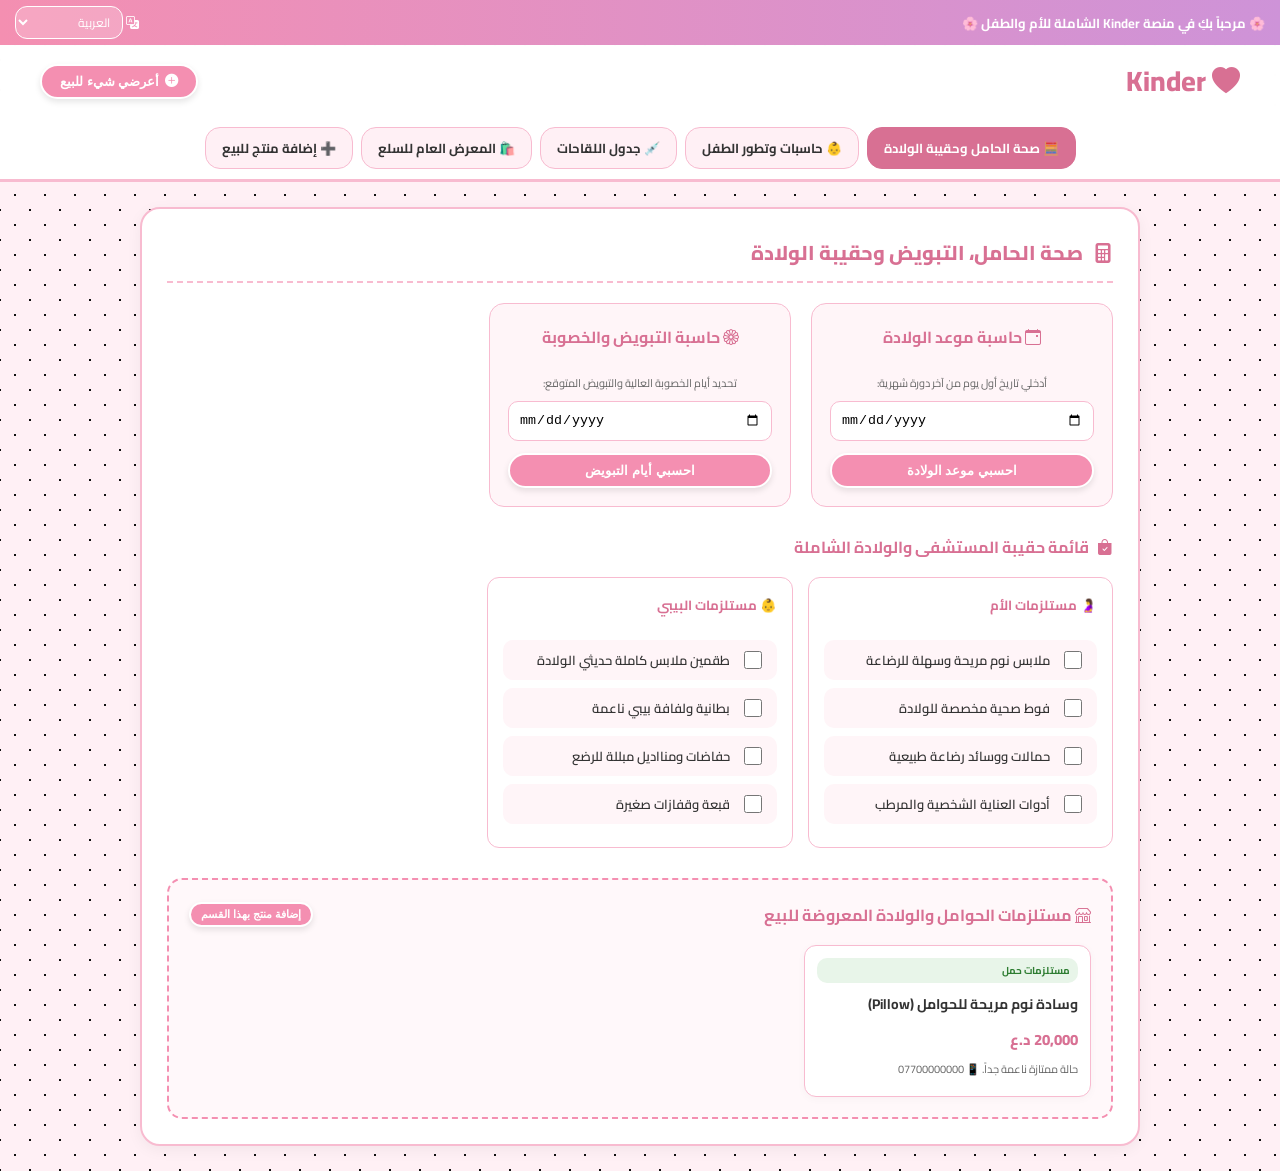
==== index.html @ ed1b4ef9 "Add initial HTML structure for Kinder platform" ====
<!DOCTYPE html>
<html lang="ar" dir="rtl">
<head>
    <meta charset="UTF-8">
    <meta name="viewport" content="width=device-width, initial-scale=1.0">
    <title>Kinder | منصة الأم والطفل الشاملة</title>
    <link href="https://fonts.googleapis.com/css2?family=Cairo:wght@400;600;700;800&display=swap" rel="stylesheet">
    <link rel="stylesheet" href="https://cdn.jsdelivr.net/npm/bootstrap-icons@1.11.3/font/bootstrap-icons.min.css">
    
    <style>
        :root {
            --primary-pink: #f7aef8;
            --primary-dark: #d87093;
            --card-bg: #ffffff;
            --text-main: #333333;
            --border-color: #f8bbd0;
            --button-style: #f48fb1;
        }

        /* خلفية وردي منقطة مستوحاة من Pinterest */
        body {
            background-color: #fff0f5;
            background-image: radial-gradient(#111111 0.75px, transparent 0.75px), radial-gradient(#111111 0.75px, #fff0f5 0.75px);
            background-size: 30px 30px;
            background-position: 0 0, 15px 15px;
            color: var(--text-main);
            font-family: 'Cairo', sans-serif;
            margin: 0; padding: 0;
        }

        .top-banner {
            background: linear-gradient(90deg, #f48fb1, #ce93d8);
            color: white; padding: 6px 15px; font-size: 13px; font-weight: 700;
            display: flex; justify-content: space-between; align-items: center;
        }

        .lang-select {
            background: rgba(255, 255, 255, 0.2);
            color: white; border: 1px solid white; border-radius: 12px;
            padding: 3px 8px; font-size: 12px; font-family: 'Cairo', sans-serif; outline: none; cursor: pointer;
        }
        .lang-select option { color: #333; }

        header {
            background: rgba(255, 255, 255, 0.98);
            backdrop-filter: blur(5px);
            border-bottom: 2px solid var(--border-color);
            position: sticky; top: 0; z-index: 1000;
        }

        .header-container {
            max-width: 1200px; margin: 0 auto; padding: 10px 20px;
            display: flex; align-items: center; justify-content: space-between; gap: 15px; flex-wrap: wrap;
        }

        .brand-logo { font-size: 28px; font-weight: 800; color: var(--primary-dark); text-decoration: none; }

        .btn-button-style {
            background-color: var(--button-style);
            color: white; border: 2px solid #ffffff;
            padding: 8px 18px; border-radius: 20px; font-weight: 700; cursor: pointer;
            box-shadow: 0 3px 6px rgba(0,0,0,0.1); transition: 0.2s; display: inline-flex; align-items: center; gap: 6px;
        }
        .btn-button-style:hover { transform: scale(1.03); background-color: var(--primary-dark); }

        .main-nav {
            display: flex; gap: 8px; justify-content: center; background: white; padding: 10px;
            border-bottom: 1px solid var(--border-color); overflow-x: auto;
        }

        .nav-tab {
            border: none; background: #fff0f5; color: var(--text-main); font-weight: 700; padding: 8px 16px;
            border-radius: 15px; font-size: 13px; cursor: pointer; transition: 0.2s; white-space: nowrap;
            font-family: 'Cairo', sans-serif; border: 1px solid var(--border-color);
        }
        .nav-tab.active, .nav-tab:hover { background: var(--primary-dark); color: white; border-color: var(--primary-dark); }

        .container { max-width: 1000px; margin: 25px auto; padding: 0 15px; }

        .tab-content {
            display: none;
            background: var(--card-bg); border-radius: 20px; padding: 25px;
            border: 2px solid var(--border-color); box-shadow: 0 4px 15px rgba(0,0,0,0.05); margin-bottom: 25px;
            animation: fadeIn 0.3s ease-in-out;
        }
        .tab-content.active { display: block; }

        @keyframes fadeIn {
            from { opacity: 0; transform: translateY(5px); }
            to { opacity: 1; transform: translateY(0); }
        }

        .section-title {
            color: var(--primary-dark); font-size: 20px; font-weight: 800; margin-bottom: 20px;
            display: flex; align-items: center; gap: 10px; border-bottom: 2px dashed var(--border-color); padding-bottom: 10px;
        }

        .sub-title {
            color: var(--primary-dark); font-size: 16px; font-weight: 700; margin: 25px 0 15px 0;
            display: flex; align-items: center; gap: 8px;
        }

        .tools-grid { display: grid; grid-template-columns: repeat(auto-fill, minmax(260px, 1fr)); gap: 20px; }

        .tool-card {
            background: #fff5f8; border: 1.5px solid var(--border-color); border-radius: 15px;
            padding: 18px; text-align: center; transition: 0.2s;
        }

        .form-group { margin-bottom: 12px; text-align: right; }
        .form-group label { display: block; font-size: 13px; font-weight: 700; margin-bottom: 5px; }
        .form-group input, .form-group select, .form-group textarea {
            width: 100%; padding: 10px; border-radius: 10px; border: 1px solid var(--border-color); outline: none; box-sizing: border-box;
        }

        .result-box {
            background: #e8f5e9; color: #2e7d32; padding: 10px; border-radius: 10px;
            margin-top: 10px; font-weight: 700; font-size: 13px; display: none;
        }

        /* كروت العرض والبيع المحدثة */
        .market-section-box {
            background: #fff8fa; border: 2px dashed var(--button-style); border-radius: 15px; padding: 20px; margin-top: 30px;
        }

        .sell-item-card {
            border: 1px solid var(--border-color); border-radius: 12px; padding: 12px; background: white;
            box-shadow: 0 2px 8px rgba(0,0,0,0.03); display: flex; flex-direction: column; justify-content: space-between;
        }

        /* قائمة حقيبة الولادة */
        .checklist-item {
            display: flex; align-items: center; gap: 10px; padding: 8px 12px; background: #fff5f8;
            border-radius: 10px; margin-bottom: 8px; font-size: 13px; font-weight: 600;
        }
        .checklist-item input { width: 18px; height: 18px; accent-color: var(--primary-dark); cursor: pointer; }
    </style>
</head>
<body>

    <div class="top-banner">
        <span>🌸 مرحباً بكِ في منصة Kinder الشاملة للأم والطفل 🌸</span>
        <div>
            <i class="bi bi-translate"></i>
            <select class="lang-select" onchange="changeLanguage(this.value)">
                <option value="ar">العربية</option>
                <option value="ku">Kurdî (الكردية)</option>
                <option value="en">English</option>
            </select>
        </div>
    </div>

    <header>
        <div class="header-container">
            <a href="#" class="brand-logo" onclick="openTab('calculatorsTab')"><i class="bi bi-heart-fill"></i> Kinder</a>
            
            <div style="display:flex; gap:10px;">
                <button class="btn-button-style" onclick="openTab('sellFormTab')">
                    <i class="bi bi-plus-circle-fill"></i> أعرضي شيء للبيع
                </button>
            </div>
        </div>

        <nav class="main-nav">
            <button class="nav-tab active" id="btn-calculatorsTab" onclick="openTab('calculatorsTab')">🧮 صحة الحامل وحقيبة الولادة</button>
            <button class="nav-tab" id="btn-babyToolsTab" onclick="openTab('babyToolsTab')">👶 حاسبات وتطور الطفل</button>
            <button class="nav-tab" id="btn-vaccinesTab" onclick="openTab('vaccinesTab')">💉 جدول اللقاحات</button>
            <button class="nav-tab" id="btn-usedMarketTab" onclick="openTab('usedMarketTab')">🛍️ المعرض العام للسلع</button>
            <button class="nav-tab" id="btn-sellFormTab" onclick="openTab('sellFormTab')">➕ إضافة منتج للبيع</button>
        </nav>
    </header>

    <div class="container">

        <!-- 1. قسم صحة الحامل وحقيبة الولادة -->
        <section id="calculatorsTab" class="tab-content active">
            <div class="section-title"><i class="bi bi-calculator-fill"></i> صحة الحامل، التبويض وحقيبة الولادة</div>
            
            <div class="tools-grid">
                <div class="tool-card">
                    <h4 style="color:var(--primary-dark); margin-top:0;"><i class="bi bi-calendar-event"></i> حاسبة موعد الولادة</h4>
                    <p style="font-size:11px; color:#666; margin:8px 0;">أدخلي تاريخ أول يوم من آخر دورة شهرية:</p>
                    <div class="form-group"><input type="date" id="lastPeriodDate"></div>
                    <button class="btn-button-style" style="width:100%; justify-content:center;" onclick="calcPregnancy()">احسبي موعد الولادة</button>
                    <div class="result-box" id="pregResult"></div>
                </div>

                <div class="tool-card">
                    <h4 style="color:var(--primary-dark); margin-top:0;"><i class="bi bi-flower1"></i> حاسبة التبويض والخصوبة</h4>
                    <p style="font-size:11px; color:#666; margin:8px 0;">تحديد أيام الخصوبة العالية والتبويض المتوقع:</p>
                    <div class="form-group"><input type="date" id="ovulationDate"></div>
                    <button class="btn-button-style" style="width:100%; justify-content:center;" onclick="calcOvulation()">احسبي أيام التبويض</button>
                    <div class="result-box" id="ovulationResult"></div>
                </div>
            </div>

            <!-- إضافة حقيبة الولادة -->
            <div class="sub-title"><i class="bi bi-bag-check-fill"></i> قائمة حقيبة المستشفى والولادة الشاملة</div>
            <div style="display:grid; grid-template-columns: repeat(auto-fill, minmax(280px, 1fr)); gap:15px;">
                <div style="background:#fff; padding:15px; border-radius:12px; border:1px solid var(--border-color);">
                    <h5 style="color:var(--primary-dark); margin-top:0;">🤰 مستلزمات الأم</h5>
                    <div class="checklist-item"><input type="checkbox"> ملابس نوم مريحة وسهلة للرضاعة</div>
                    <div class="checklist-item"><input type="checkbox"> فوط صحية مخصصة للولادة</div>
                    <div class="checklist-item"><input type="checkbox"> حمالات ووسائد رضاعة طبيعية</div>
                    <div class="checklist-item"><input type="checkbox"> أدوات العناية الشخصية والمرطب</div>
                </div>
                <div style="background:#fff; padding:15px; border-radius:12px; border:1px solid var(--border-color);">
                    <h5 style="color:var(--primary-dark); margin-top:0;">👶 مستلزمات البيبي</h5>
                    <div class="checklist-item"><input type="checkbox"> طقمين ملابس كاملة حديثي الولادة</div>
                    <div class="checklist-item"><input type="checkbox"> بطانية ولفافة بيبي ناعمة</div>
                    <div class="checklist-item"><input type="checkbox"> حفاضات ومنااديل مبللة للرضع</div>
                    <div class="checklist-item"><input type="checkbox"> قبعة وقفازات صغيرة</div>
                </div>
            </div>

            <!-- عرض سلع ومستلزمات الحامل المعروضة للبيع -->
            <div class="market-section-box">
                <div style="display:flex; justify-content:space-between; align-items:center; margin-bottom:15px;">
                    <h4 style="margin:0; color:var(--primary-dark);"><i class="bi bi-shop"></i> مستلزمات الحوامل والولادة المعروضة للبيع</h4>
                    <button class="btn-button-style" style="font-size:11px; padding:4px 10px;" onclick="openTab('sellFormTab')">إضافة منتج بهذا القسم</button>
                </div>
                <div class="tools-grid" id="pregnancyItemsList">
                    <div class="sell-item-card">
                        <span style="background:#e8f5e9; color:#2e7d32; padding:3px 8px; border-radius:10px; font-size:10px; font-weight:700;">مستلزمات حمل</span>
                        <h4 style="margin:8px 0; font-size:14px;">وسادة نوم مريحة للحوامل (Pillow)</h4>
                        <div style="font-weight:800; color:var(--primary-dark); font-size:15px;">20,000 د.ع</div>
                        <p style="font-size:11px; color:#666; margin:5px 0;">حالة ممتازة ناعمة جداً. 📱 07700000000</p>
                    </div>
                </div>
            </div>
        </section>

        <!-- 2. قسم حاسبات وتطور الطفل -->
        <section id="babyToolsTab" class="tab-content">
            <div class="section-title"><i class="bi bi-emoji-smile-fill"></i> حاسبات عمر الطفل ومراحل التطور</div>
            
            <div class="tools-grid">
                <div class="tool-card">
                    <h4 style="color:var(--primary-dark); margin-top:0;"><i class="bi bi-balloon-fill"></i> حاسبة عمر الطفل الدقيقة</h4>
                    <div class="form-group">
                        <label>تاريخ ميلاد الطفل:</label>
                        <input type="date" id="babyBirthDate">
                    </div>
                    <button class="btn-button-style" style="width:100%; justify-content:center;" onclick="calcBabyAge()">احسبي عمر طفلكِ</button>
                    <div class="result-box" id="babyAgeResult"></div>
                </div>

                <div class="tool-card">
                    <h4 style="color:var(--primary-dark); margin-top:0;"><i class="bi bi-graph-up-arrow"></i> متابعة تطورات الطفل</h4>
                    <div class="form-group">
                        <label>اختر عمر الطفل الحالي:</label>
                        <select id="babyStageSelect" onchange="showBabyStage()">
                            <option value="">-- اختر العمر --</option>
                            <option value="1">من شهر إلى 3 أشهر (الابتسامة والتركيز)</option>
                            <option value="2">من 4 إلى 6 أشهر (التقلب والجلوس بمساعدة)</option>
                            <option value="3">من 7 إلى 9 أشهر (الحبو والجلوس بمفرده)</option>
                            <option value="4">من 10 إلى 12 شهر (الوقوف والخطوات الأولى)</option>
                        </select>
                    </div>
                    <div class="result-box" id="babyStageResult" style="text-align:right;"></div>
                </div>
            </div>

            <!-- عرض سلع ومستلزمات الأطفال المعروضة للبيع -->
            <div class="market-section-box">
                <div style="display:flex; justify-content:space-between; align-items:center; margin-bottom:15px;">
                    <h4 style="margin:0; color:var(--primary-dark);"><i class="bi bi-shop"></i> مستلزمات وألعاب الأطفال المعروضة للبيع</h4>
                    <button class="btn-button-style" style="font-size:11px; padding:4px 10px;" onclick="openTab('sellFormTab')">إضافة منتج لهذا القسم</button>
                </div>
                <div class="tools-grid" id="babyItemsList">
                    <div class="sell-item-card">
                        <span style="background:#e8f5e9; color:#2e7d32; padding:3px 8px; border-radius:10px; font-size:10px; font-weight:700;">عربات ومقاعد</span>
                        <h4 style="margin:8px 0; font-size:14px;">عربة أطفال خفيفة للطي للسفر</h4>
                        <div style="font-weight:800; color:var(--primary-dark); font-size:15px;">45,000 د.ع</div>
                        <p style="font-size:11px; color:#666; margin:5px 0;">مستعملة شهور قليلة بحالة كالجديدة. 📱 07700000000</p>
                    </div>
                </div>
            </div>
        </section>

        <!-- 3. قسم جدول اللقاحات -->
        <section id="vaccinesTab" class="tab-content">
            <div class="section-title"><i class="bi bi-shield-plus"></i> جدول اللقاحات الدورية المعتمدة للأطفال</div>
            <table style="width:100%; border-collapse:collapse; font-size:13px; text-align:right;">
                <thead>
                    <tr style="background:#f8bbd0; color:white;">
                        <th style="padding:10px; border-radius:0 8px 8px 0;">العمر المستهدف</th>
                        <th style="padding:10px;">اسم اللقاح / التطعيم</th>
                        <th style="padding:10px; border-radius:8px 0 0 8px;">الفائدة والحماية</th>
                    </tr>
                </thead>
                <tbody>
                    <tr style="border-bottom:1px solid var(--border-color);">
                        <td style="padding:10px;">عند الولادة مباشرة</td>
                        <td>السل (BCG) + التهاب الكبد B</td>
                        <td>حماية من السل الرئوي والتهاب الكبد الفيروسي</td>
                    </tr>
                    <tr style="border-bottom:1px solid var(--border-color);">
                        <td style="padding:10px;">عمر شهرين</td>
                        <td>اللقاح الخماسي + شلل الأطفال + الروتا</td>
                        <td>الوقاية من الدفتيريا، الكزاز، السعال الديكي والروتا</td>
                    </tr>
                    <tr style="border-bottom:1px solid var(--border-color);">
                        <td style="padding:10px;">عمر 4 أشهر</td>
                        <td>الجرعة الثانية الخماسي + شلل الأطفال</td>
                        <td>تعزيز المناعة ضد الأمراض الفيروسية الأساسية</td>
                    </tr>
                </tbody>
            </table>
        </section>

        <!-- 4. المعرض العام للسلع والمنتجات -->
        <section id="usedMarketTab" class="tab-content">
            <div class="section-title"><i class="bi bi-tag-fill"></i> كافة معروضات الأمهات للبيع (شامل)</div>
            <div class="tools-grid" id="allMarketItemsList">
                <!-- تجمع كل المنتجات المعروضة -->
            </div>
        </section>

        <!-- 5. قسم إضافة منتج للبيع -->
        <section id="sellFormTab" class="tab-content">
            <div class="section-title"><i class="bi bi-shop"></i> إعنلي عن منتجكِ واعرضيه للبيع</div>
            <form onsubmit="postItemForSale(event)">
                <div style="display:grid; grid-template-columns: 1fr 1fr; gap:15px;">
                    <div class="form-group">
                        <label>اسم السلعة / المنتج</label>
                        <input type="text" id="sellTitle" required placeholder="مثال: سرير خشبي / وسادة حمل">
                    </div>
                    <div class="form-group">
                        <label>تصنيف السلعة (يحدد مكان العرض)</label>
                        <select id="sellCategory" required>
                            <option value="pregnancy">مستلزمات وحقيبة الحمل والولادة</option>
                            <option value="baby">مستلزمات، أسرة وعربات الطفل</option>
                        </select>
                    </div>
                </div>
                <div style="display:grid; grid-template-columns: 1fr 1fr; gap:15px;">
                    <div class="form-group">
                        <label>السعر المطلوب (دينار)</label>
                        <input type="number" id="sellPrice" required placeholder="مثال: 35000">
                    </div>
                    <div class="form-group">
                        <label>رقم هاتف التواصل / واتساب</label>
                        <input type="tel" id="sellPhone" required placeholder="07XXXXXXXXX">
                    </div>
                </div>
                <div class="form-group">
                    <label>حالة المنتج</label>
                    <select id="sellCondition">
                        <option value="مستعمل بحالة كالجديد">مستعمل بحالة كالجديد</option>
                        <option value="جديد غير مستخدم">جديد غير مستخدم</option>
                        <option value="مستعمل بحالة جيدة">مستعمل بحالة جيدة</option>
                    </select>
                </div>
                <div class="form-group">
                    <label>وصف المنتج والتفاصيل</label>
                    <textarea id="sellDesc" rows="3" placeholder="اكتبي تفاصيل المنتج والمنطقة المكانية للتسليم..."></textarea>
                </div>
                <button type="submit" class="btn-button-style" style="width:100%; justify-content:center;">نشر السلعة في قسمها المخصص الآن ✨</button>
            </form>
        </section>

    </div>

    <script>
        function changeLanguage(lang) {
            if(lang === 'ku') { alert('تغییر كرن بۆ زمانێ كوردی...'); document.dir = 'rtl'; }
            else if(lang === 'en') { alert('Switching to English...'); document.dir = 'ltr'; }
            else { document.dir = 'rtl'; }
        }

        function openTab(tabId) {
            const contents = document.querySelectorAll('.tab-content');
            contents.forEach(content => content.classList.remove('active'));

            const tabs = document.querySelectorAll('.nav-tab');
            tabs.forEach(tab => tab.classList.remove('active'));

            document.getElementById(tabId).classList.add('active');
            const activeBtn = document.getElementById('btn-' + tabId);
            if(activeBtn) activeBtn.classList.add('active');
            
            if(tabId === 'usedMarketTab') refreshAllMarket();
        }

        function calcPregnancy() {
            const dateVal = document.getElementById('lastPeriodDate').value;
            if(!dateVal) return alert('الرجاء اختيار تاريخ أول يوم من آخر دورة!');
            let date = new Date(dateVal);
            date.setDate(date.getDate() + 280);
            const res = document.getElementById('pregResult');
            res.style.display = 'block';
            res.innerHTML = `🐣 موعد الولادة المتوقع بفضل الله: <strong>${date.toISOString().split('T')[0]}</strong>`;
        }

        function calcOvulation() {
            const dateVal = document.getElementById('ovulationDate').value;
            if(!dateVal) return alert('الرجاء تحديد تاريخ الدورة!');
            let start = new Date(dateVal);
            start.setDate(start.getDate() + 14);
            const res = document.getElementById('ovulationResult');
            res.style.display = 'block';
            res.innerHTML = `🌸 أكثر أيام التبويض والخصوبة المتوقعة هي تقريباً: <strong>${start.toISOString().split('T')[0]}</strong>`;
        }

        function calcBabyAge() {
            const birthVal = document.getElementById('babyBirthDate').value;
            if(!birthVal) return alert('الرجاء اختيار تاريخ ميلاد الطفل!');
            const birth = new Date(birthVal);
            const now = new Date();
            const diffTime = Math.abs(now - birth);
            const diffDays = Math.ceil(diffTime / (1000 * 60 * 60 * 24));
            const months = Math.floor(diffDays / 30);
            const res = document.getElementById('babyAgeResult');
            res.style.display = 'block';
            res.innerHTML = `👶 عمر طفلكِ المبارك: <strong>${months} شهر</strong> (${diffDays} يوم)`;
        }

        function showBabyStage() {
            const val = document.getElementById('babyStageSelect').value;
            const res = document.getElementById('babyStageResult');
            res.style.display = 'block';
            if(val === '1') res.innerHTML = '✨ يبدأ الطفل بالابتسام للوالدين، متابعة الأجسام المتحركة بعينيه، والاهتزاز باليدين.';
            else if(val === '2') res.innerHTML = '✨ يستطيع التغلب على البطن، الضحك بصوت عالٍ، ومسك الألعاب البسيطة.';
            else if(val === '3') res.innerHTML = '✨ الجلوس دون دعم، بداية الحبو (الزحف)، والتعرف على اسمه عند النداء.';
            else if(val === '4') res.innerHTML = '✨ الوقوف مع المسك بالأثاث، نطق كلمات بسيطة مثل (ماما/بابا)، والخطوات الأولى.';
            else res.style.display = 'none';
        }

        // نشر السلعة في قسمها المخصص تلقائياً
        function postItemForSale(e) {
            e.preventDefault();
            const title = document.getElementById('sellTitle').value;
            const category = document.getElementById('sellCategory').value;
            const price = document.getElementById('sellPrice').value;
            const phone = document.getElementById('sellPhone').value;
            const condition = document.getElementById('sellCondition').value;
            const desc = document.getElementById('sellDesc').value;

            const cardHtml = `
                <div class="sell-item-card">
                    <span style="background:#e8f5e9; color:#2e7d32; padding:3px 8px; border-radius:10px; font-size:10px; font-weight:700;">${condition}</span>
                    <h4 style="margin:8px 0; font-size:14px;">${title}</h4>
                    <div style="font-weight:800; color:var(--primary-dark); font-size:15px;">${parseInt(price).toLocaleString()} د.ع</div>
                    <p style="font-size:11px; color:#666; margin:5px 0;">${desc} <br> 📱 ${phone}</p>
                </div>
            `;

            if(category === 'pregnancy') {
                document.getElementById('pregnancyItemsList').insertAdjacentHTML('afterbegin', cardHtml);
                openTab('calculatorsTab');
            } else {
                document.getElementById('babyItemsList').insertAdjacentHTML('afterbegin', cardHtml);
                openTab('babyToolsTab');
            }

            alert('تم نشر سلعتكِ بنجاح في قسمها المخصص!');
            e.target.reset();
        }

        // تجميع كل المعروضات في المعرض العام
        function refreshAllMarket() {
            const pregItems = document.getElementById('pregnancyItemsList').innerHTML;
            const babyItems = document.getElementById('babyItemsList').innerHTML;
            document.getElementById('allMarketItemsList').innerHTML = pregItems + babyItems;
        }
    </script>
</body>
</html>
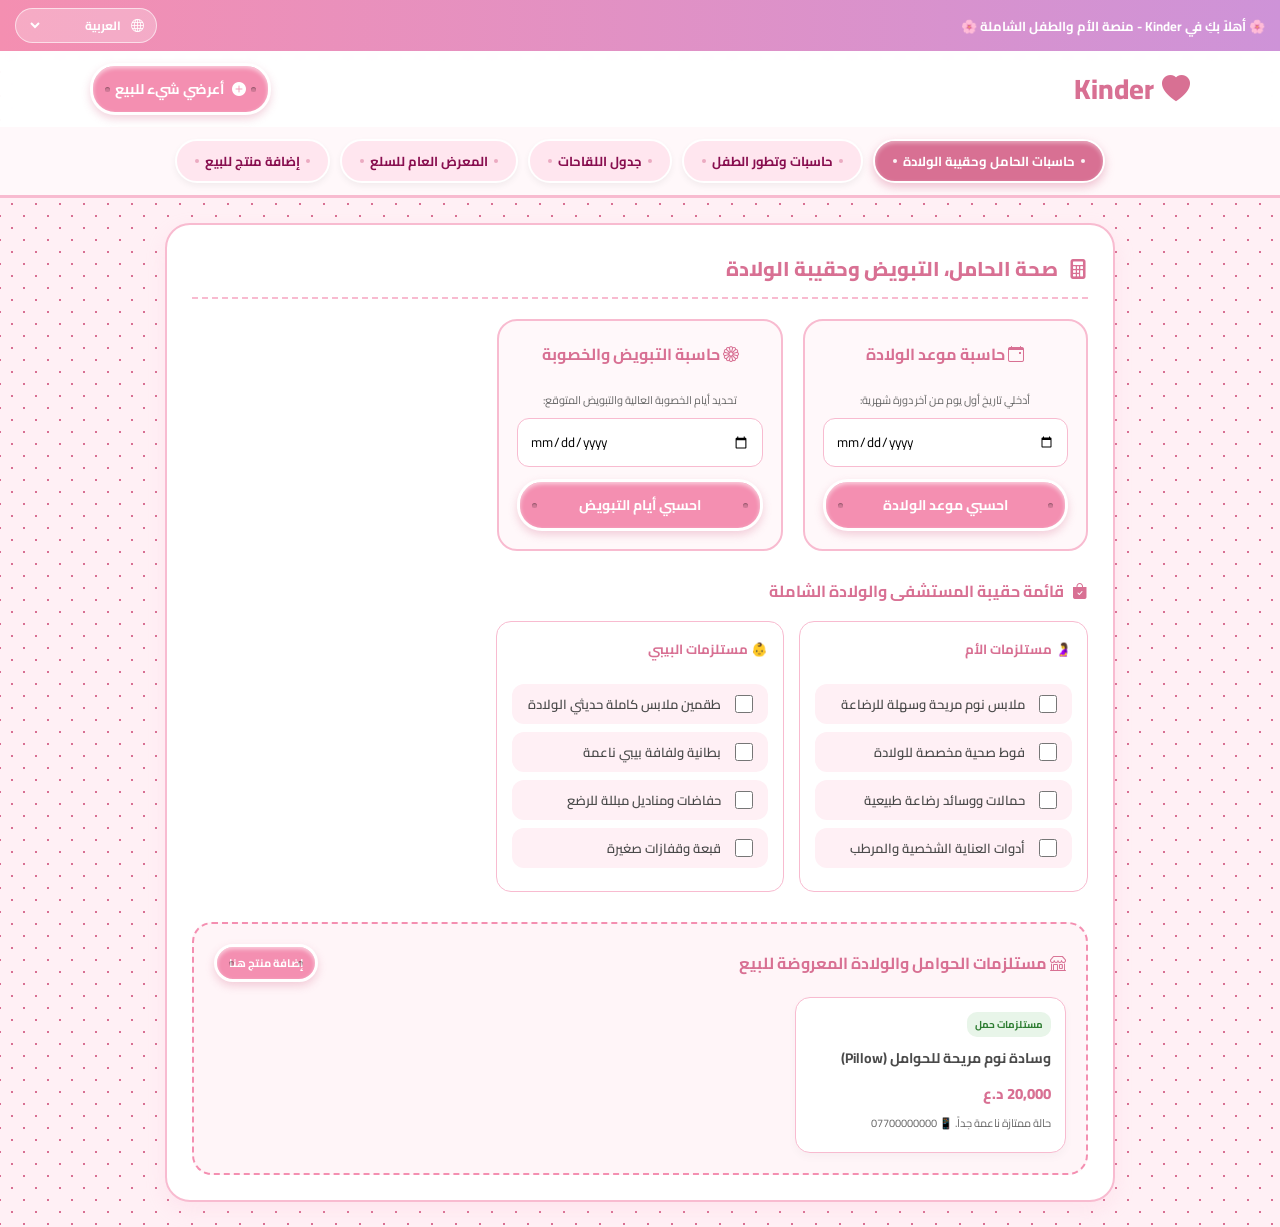
==== commit 58694cf7: "Create index.html for Kinder platform Add complete HTML structure for Kinder platform, including sty" ====
--- a/index.html
+++ b/index.html
@@ -11,82 +11,123 @@
         :root {
             --primary-pink: #f7aef8;
             --primary-dark: #d87093;
+            --btn-pink: #f48fb1;
+            --btn-cream: #fce4ec;
+            --btn-brown: #d7ccc8;
             --card-bg: #ffffff;
-            --text-main: #333333;
+            --text-main: #4a4a4a;
             --border-color: #f8bbd0;
-            --button-style: #f48fb1;
-        }
-
-        /* خلفية وردي منقطة مستوحاة من Pinterest */
+        }
+
+        /* خلفية ناعمة منقطة */
         body {
             background-color: #fff0f5;
-            background-image: radial-gradient(#111111 0.75px, transparent 0.75px), radial-gradient(#111111 0.75px, #fff0f5 0.75px);
-            background-size: 30px 30px;
-            background-position: 0 0, 15px 15px;
+            background-image: radial-gradient(#d87093 0.8px, transparent 0.8px), radial-gradient(#d87093 0.8px, #fff0f5 0.8px);
+            background-size: 24px 24px;
+            background-position: 0 0, 12px 12px;
             color: var(--text-main);
             font-family: 'Cairo', sans-serif;
             margin: 0; padding: 0;
         }
 
+        /* الشريط العلوي المستقل الخاص باللغات */
         .top-banner {
             background: linear-gradient(90deg, #f48fb1, #ce93d8);
-            color: white; padding: 6px 15px; font-size: 13px; font-weight: 700;
+            color: white; padding: 8px 15px; font-size: 13px; font-weight: 700;
             display: flex; justify-content: space-between; align-items: center;
+            box-shadow: 0 2px 5px rgba(0,0,0,0.05);
+        }
+
+        .lang-picker-box {
+            display: flex; align-items: center; gap: 6px;
+            background: rgba(255, 255, 255, 0.25);
+            padding: 4px 12px; border-radius: 20px; border: 1px solid rgba(255, 255, 255, 0.6);
         }
 
         .lang-select {
-            background: rgba(255, 255, 255, 0.2);
-            color: white; border: 1px solid white; border-radius: 12px;
-            padding: 3px 8px; font-size: 12px; font-family: 'Cairo', sans-serif; outline: none; cursor: pointer;
-        }
-        .lang-select option { color: #333; }
+            background: transparent; color: white; border: none;
+            font-size: 12px; font-family: 'Cairo', sans-serif; font-weight: 700; outline: none; cursor: pointer;
+        }
+        .lang-select option { color: #333; background: white; }
 
         header {
-            background: rgba(255, 255, 255, 0.98);
-            backdrop-filter: blur(5px);
+            background: rgba(255, 255, 255, 0.95);
+            backdrop-filter: blur(6px);
             border-bottom: 2px solid var(--border-color);
             position: sticky; top: 0; z-index: 1000;
         }
 
         .header-container {
-            max-width: 1200px; margin: 0 auto; padding: 10px 20px;
+            max-width: 1100px; margin: 0 auto; padding: 12px 20px;
             display: flex; align-items: center; justify-content: space-between; gap: 15px; flex-wrap: wrap;
         }
 
-        .brand-logo { font-size: 28px; font-weight: 800; color: var(--primary-dark); text-decoration: none; }
-
-        .btn-button-style {
-            background-color: var(--button-style);
-            color: white; border: 2px solid #ffffff;
-            padding: 8px 18px; border-radius: 20px; font-weight: 700; cursor: pointer;
-            box-shadow: 0 3px 6px rgba(0,0,0,0.1); transition: 0.2s; display: inline-flex; align-items: center; gap: 6px;
-        }
-        .btn-button-style:hover { transform: scale(1.03); background-color: var(--primary-dark); }
-
+        .brand-logo { font-size: 28px; font-weight: 800; color: var(--primary-dark); text-decoration: none; display: flex; align-items: center; gap: 8px; }
+
+        /* الأزرار المصممة كدبابيس وأزرار خياطة ناعمة ومجسمة مثل الصورة */
+        .sewing-btn {
+            position: relative;
+            display: inline-flex; align-items: center; justify-content: center; gap: 8px;
+            padding: 10px 22px; border-radius: 25px;
+            background: var(--btn-pink); color: white;
+            font-weight: 700; font-size: 14px; font-family: 'Cairo', sans-serif;
+            border: 3px solid #ffffff;
+            box-shadow: inset 0 2px 4px rgba(255,255,255,0.6), 0 4px 8px rgba(216, 112, 147, 0.3);
+            cursor: pointer; transition: all 0.2s ease; outline: none;
+        }
+
+        /* ثقوب زر الخياطة */
+        .sewing-btn::before, .sewing-btn::after {
+            content: ''; position: absolute; width: 5px; height: 5px;
+            background-color: rgba(0,0,0,0.15); border-radius: 50%;
+            box-shadow: inset 0 1px 1px rgba(0,0,0,0.3);
+        }
+        .sewing-btn::before { left: 12px; }
+        .sewing-btn::after { right: 12px; }
+
+        .sewing-btn:hover {
+            transform: translateY(-2px) scale(1.02);
+            box-shadow: inset 0 2px 4px rgba(255,255,255,0.8), 0 6px 12px rgba(216, 112, 147, 0.4);
+        }
+
+        /* شريط أزرار التنقل الرئيسية بين الأقسام */
         .main-nav {
-            display: flex; gap: 8px; justify-content: center; background: white; padding: 10px;
+            display: flex; gap: 10px; justify-content: center; background: #fff8fa; padding: 12px 10px;
             border-bottom: 1px solid var(--border-color); overflow-x: auto;
         }
 
-        .nav-tab {
-            border: none; background: #fff0f5; color: var(--text-main); font-weight: 700; padding: 8px 16px;
-            border-radius: 15px; font-size: 13px; cursor: pointer; transition: 0.2s; white-space: nowrap;
-            font-family: 'Cairo', sans-serif; border: 1px solid var(--border-color);
-        }
-        .nav-tab.active, .nav-tab:hover { background: var(--primary-dark); color: white; border-color: var(--primary-dark); }
-
-        .container { max-width: 1000px; margin: 25px auto; padding: 0 15px; }
+        .nav-btn {
+            position: relative;
+            background: #ffe6ef; color: #880e4f;
+            border: 2px solid #fff; border-radius: 22px;
+            padding: 8px 18px; font-size: 13px; font-weight: 700; font-family: 'Cairo', sans-serif;
+            cursor: pointer; white-space: nowrap; transition: 0.2s;
+            box-shadow: 0 3px 6px rgba(0,0,0,0.05);
+            display: flex; align-items: center; gap: 6px;
+        }
+
+        .nav-btn::before, .nav-btn::after {
+            content: ''; display: inline-block; width: 4px; height: 4px;
+            background-color: #d87093; border-radius: 50%; opacity: 0.5;
+        }
+
+        .nav-btn.active, .nav-btn:hover {
+            background: var(--primary-dark); color: white;
+            box-shadow: inset 0 2px 4px rgba(255,255,255,0.4), 0 4px 10px rgba(216, 112, 147, 0.4);
+        }
+        .nav-btn.active::before, .nav-btn.active::after { background-color: white; opacity: 0.9; }
+
+        .container { max-width: 950px; margin: 25px auto; padding: 0 15px; }
 
         .tab-content {
-            display: none;
-            background: var(--card-bg); border-radius: 20px; padding: 25px;
-            border: 2px solid var(--border-color); box-shadow: 0 4px 15px rgba(0,0,0,0.05); margin-bottom: 25px;
+            display: none; background: var(--card-bg); border-radius: 25px; padding: 25px;
+            border: 2px solid var(--border-color); box-shadow: 0 8px 20px rgba(248, 187, 208, 0.2);
             animation: fadeIn 0.3s ease-in-out;
         }
         .tab-content.active { display: block; }
 
         @keyframes fadeIn {
-            from { opacity: 0; transform: translateY(5px); }
+            from { opacity: 0; transform: translateY(6px); }
             to { opacity: 1; transform: translateY(0); }
         }
 
@@ -103,45 +144,45 @@
         .tools-grid { display: grid; grid-template-columns: repeat(auto-fill, minmax(260px, 1fr)); gap: 20px; }
 
         .tool-card {
-            background: #fff5f8; border: 1.5px solid var(--border-color); border-radius: 15px;
+            background: #fff8fa; border: 2px solid var(--border-color); border-radius: 20px;
             padding: 18px; text-align: center; transition: 0.2s;
         }
 
         .form-group { margin-bottom: 12px; text-align: right; }
-        .form-group label { display: block; font-size: 13px; font-weight: 700; margin-bottom: 5px; }
+        .form-group label { display: block; font-size: 13px; font-weight: 700; margin-bottom: 5px; color: #555; }
         .form-group input, .form-group select, .form-group textarea {
-            width: 100%; padding: 10px; border-radius: 10px; border: 1px solid var(--border-color); outline: none; box-sizing: border-box;
+            width: 100%; padding: 10px 12px; border-radius: 12px; border: 1.5px solid var(--border-color);
+            outline: none; box-sizing: border-box; font-family: 'Cairo', sans-serif;
         }
 
         .result-box {
-            background: #e8f5e9; color: #2e7d32; padding: 10px; border-radius: 10px;
-            margin-top: 10px; font-weight: 700; font-size: 13px; display: none;
-        }
-
-        /* كروت العرض والبيع المحدثة */
+            background: #e8f5e9; color: #2e7d32; padding: 12px; border-radius: 12px;
+            margin-top: 12px; font-weight: 700; font-size: 13px; display: none;
+        }
+
         .market-section-box {
-            background: #fff8fa; border: 2px dashed var(--button-style); border-radius: 15px; padding: 20px; margin-top: 30px;
+            background: #fff5f8; border: 2px dashed var(--btn-pink); border-radius: 20px; padding: 20px; margin-top: 30px;
         }
 
         .sell-item-card {
-            border: 1px solid var(--border-color); border-radius: 12px; padding: 12px; background: white;
-            box-shadow: 0 2px 8px rgba(0,0,0,0.03); display: flex; flex-direction: column; justify-content: space-between;
-        }
-
-        /* قائمة حقيبة الولادة */
+            border: 1.5px solid var(--border-color); border-radius: 15px; padding: 14px; background: white;
+            box-shadow: 0 4px 10px rgba(0,0,0,0.03); display: flex; flex-direction: column; justify-content: space-between;
+        }
+
         .checklist-item {
-            display: flex; align-items: center; gap: 10px; padding: 8px 12px; background: #fff5f8;
-            border-radius: 10px; margin-bottom: 8px; font-size: 13px; font-weight: 600;
+            display: flex; align-items: center; gap: 10px; padding: 8px 12px; background: #fff0f5;
+            border-radius: 12px; margin-bottom: 8px; font-size: 13px; font-weight: 600;
         }
         .checklist-item input { width: 18px; height: 18px; accent-color: var(--primary-dark); cursor: pointer; }
     </style>
 </head>
 <body>
 
+    <!-- خيار اللغة منفصل في الأعلى دون تداخل -->
     <div class="top-banner">
-        <span>🌸 مرحباً بكِ في منصة Kinder الشاملة للأم والطفل 🌸</span>
-        <div>
-            <i class="bi bi-translate"></i>
+        <span>🌸 أهلاً بكِ في Kinder - منصة الأم والطفل الشاملة 🌸</span>
+        <div class="lang-picker-box">
+            <i class="bi bi-globe"></i>
             <select class="lang-select" onchange="changeLanguage(this.value)">
                 <option value="ar">العربية</option>
                 <option value="ku">Kurdî (الكردية)</option>
@@ -154,19 +195,20 @@
         <div class="header-container">
             <a href="#" class="brand-logo" onclick="openTab('calculatorsTab')"><i class="bi bi-heart-fill"></i> Kinder</a>
             
-            <div style="display:flex; gap:10px;">
-                <button class="btn-button-style" onclick="openTab('sellFormTab')">
+            <div>
+                <button class="sewing-btn" onclick="openTab('sellFormTab')">
                     <i class="bi bi-plus-circle-fill"></i> أعرضي شيء للبيع
                 </button>
             </div>
         </div>
 
+        <!-- أزرار الأقسام على شكل أزرار خياطة أفقية -->
         <nav class="main-nav">
-            <button class="nav-tab active" id="btn-calculatorsTab" onclick="openTab('calculatorsTab')">🧮 صحة الحامل وحقيبة الولادة</button>
-            <button class="nav-tab" id="btn-babyToolsTab" onclick="openTab('babyToolsTab')">👶 حاسبات وتطور الطفل</button>
-            <button class="nav-tab" id="btn-vaccinesTab" onclick="openTab('vaccinesTab')">💉 جدول اللقاحات</button>
-            <button class="nav-tab" id="btn-usedMarketTab" onclick="openTab('usedMarketTab')">🛍️ المعرض العام للسلع</button>
-            <button class="nav-tab" id="btn-sellFormTab" onclick="openTab('sellFormTab')">➕ إضافة منتج للبيع</button>
+            <button class="nav-btn active" id="btn-calculatorsTab" onclick="openTab('calculatorsTab')">حاسبات الحامل وحقيبة الولادة</button>
+            <button class="nav-btn" id="btn-babyToolsTab" onclick="openTab('babyToolsTab')">حاسبات وتطور الطفل</button>
+            <button class="nav-btn" id="btn-vaccinesTab" onclick="openTab('vaccinesTab')">جدول اللقاحات</button>
+            <button class="nav-btn" id="btn-usedMarketTab" onclick="openTab('usedMarketTab')">المعرض العام للسلع</button>
+            <button class="nav-btn" id="btn-sellFormTab" onclick="openTab('sellFormTab')">إضافة منتج للبيع</button>
         </nav>
     </header>
 
@@ -181,7 +223,7 @@
                     <h4 style="color:var(--primary-dark); margin-top:0;"><i class="bi bi-calendar-event"></i> حاسبة موعد الولادة</h4>
                     <p style="font-size:11px; color:#666; margin:8px 0;">أدخلي تاريخ أول يوم من آخر دورة شهرية:</p>
                     <div class="form-group"><input type="date" id="lastPeriodDate"></div>
-                    <button class="btn-button-style" style="width:100%; justify-content:center;" onclick="calcPregnancy()">احسبي موعد الولادة</button>
+                    <button class="sewing-btn" style="width:100%; justify-content:center;" onclick="calcPregnancy()">احسبي موعد الولادة</button>
                     <div class="result-box" id="pregResult"></div>
                 </div>
 
@@ -189,39 +231,39 @@
                     <h4 style="color:var(--primary-dark); margin-top:0;"><i class="bi bi-flower1"></i> حاسبة التبويض والخصوبة</h4>
                     <p style="font-size:11px; color:#666; margin:8px 0;">تحديد أيام الخصوبة العالية والتبويض المتوقع:</p>
                     <div class="form-group"><input type="date" id="ovulationDate"></div>
-                    <button class="btn-button-style" style="width:100%; justify-content:center;" onclick="calcOvulation()">احسبي أيام التبويض</button>
+                    <button class="sewing-btn" style="width:100%; justify-content:center;" onclick="calcOvulation()">احسبي أيام التبويض</button>
                     <div class="result-box" id="ovulationResult"></div>
                 </div>
             </div>
 
-            <!-- إضافة حقيبة الولادة -->
+            <!-- قائمة حقيبة الولادة كاملة -->
             <div class="sub-title"><i class="bi bi-bag-check-fill"></i> قائمة حقيبة المستشفى والولادة الشاملة</div>
             <div style="display:grid; grid-template-columns: repeat(auto-fill, minmax(280px, 1fr)); gap:15px;">
-                <div style="background:#fff; padding:15px; border-radius:12px; border:1px solid var(--border-color);">
+                <div style="background:#fff; padding:15px; border-radius:15px; border:1px solid var(--border-color);">
                     <h5 style="color:var(--primary-dark); margin-top:0;">🤰 مستلزمات الأم</h5>
                     <div class="checklist-item"><input type="checkbox"> ملابس نوم مريحة وسهلة للرضاعة</div>
                     <div class="checklist-item"><input type="checkbox"> فوط صحية مخصصة للولادة</div>
                     <div class="checklist-item"><input type="checkbox"> حمالات ووسائد رضاعة طبيعية</div>
                     <div class="checklist-item"><input type="checkbox"> أدوات العناية الشخصية والمرطب</div>
                 </div>
-                <div style="background:#fff; padding:15px; border-radius:12px; border:1px solid var(--border-color);">
+                <div style="background:#fff; padding:15px; border-radius:15px; border:1px solid var(--border-color);">
                     <h5 style="color:var(--primary-dark); margin-top:0;">👶 مستلزمات البيبي</h5>
                     <div class="checklist-item"><input type="checkbox"> طقمين ملابس كاملة حديثي الولادة</div>
                     <div class="checklist-item"><input type="checkbox"> بطانية ولفافة بيبي ناعمة</div>
-                    <div class="checklist-item"><input type="checkbox"> حفاضات ومنااديل مبللة للرضع</div>
+                    <div class="checklist-item"><input type="checkbox"> حفاضات ومناديل مبللة للرضع</div>
                     <div class="checklist-item"><input type="checkbox"> قبعة وقفازات صغيرة</div>
                 </div>
             </div>
 
-            <!-- عرض سلع ومستلزمات الحامل المعروضة للبيع -->
+            <!-- المعروضات المخصصة لقسم الحوامل -->
             <div class="market-section-box">
                 <div style="display:flex; justify-content:space-between; align-items:center; margin-bottom:15px;">
                     <h4 style="margin:0; color:var(--primary-dark);"><i class="bi bi-shop"></i> مستلزمات الحوامل والولادة المعروضة للبيع</h4>
-                    <button class="btn-button-style" style="font-size:11px; padding:4px 10px;" onclick="openTab('sellFormTab')">إضافة منتج بهذا القسم</button>
+                    <button class="sewing-btn" style="font-size:11px; padding:6px 12px;" onclick="openTab('sellFormTab')">إضافة منتج هنا</button>
                 </div>
                 <div class="tools-grid" id="pregnancyItemsList">
                     <div class="sell-item-card">
-                        <span style="background:#e8f5e9; color:#2e7d32; padding:3px 8px; border-radius:10px; font-size:10px; font-weight:700;">مستلزمات حمل</span>
+                        <span style="background:#e8f5e9; color:#2e7d32; padding:3px 8px; border-radius:10px; font-size:10px; font-weight:700; width:fit-content;">مستلزمات حمل</span>
                         <h4 style="margin:8px 0; font-size:14px;">وسادة نوم مريحة للحوامل (Pillow)</h4>
                         <div style="font-weight:800; color:var(--primary-dark); font-size:15px;">20,000 د.ع</div>
                         <p style="font-size:11px; color:#666; margin:5px 0;">حالة ممتازة ناعمة جداً. 📱 07700000000</p>
@@ -241,7 +283,7 @@
                         <label>تاريخ ميلاد الطفل:</label>
                         <input type="date" id="babyBirthDate">
                     </div>
-                    <button class="btn-button-style" style="width:100%; justify-content:center;" onclick="calcBabyAge()">احسبي عمر طفلكِ</button>
+                    <button class="sewing-btn" style="width:100%; justify-content:center;" onclick="calcBabyAge()">احسبي عمر طفلكِ</button>
                     <div class="result-box" id="babyAgeResult"></div>
                 </div>
 
@@ -261,16 +303,16 @@
                 </div>
             </div>
 
-            <!-- عرض سلع ومستلزمات الأطفال المعروضة للبيع -->
+            <!-- المعروضات المخصصة للأطفال -->
             <div class="market-section-box">
                 <div style="display:flex; justify-content:space-between; align-items:center; margin-bottom:15px;">
                     <h4 style="margin:0; color:var(--primary-dark);"><i class="bi bi-shop"></i> مستلزمات وألعاب الأطفال المعروضة للبيع</h4>
-                    <button class="btn-button-style" style="font-size:11px; padding:4px 10px;" onclick="openTab('sellFormTab')">إضافة منتج لهذا القسم</button>
+                    <button class="sewing-btn" style="font-size:11px; padding:6px 12px;" onclick="openTab('sellFormTab')">إضافة منتج هنا</button>
                 </div>
                 <div class="tools-grid" id="babyItemsList">
                     <div class="sell-item-card">
-                        <span style="background:#e8f5e9; color:#2e7d32; padding:3px 8px; border-radius:10px; font-size:10px; font-weight:700;">عربات ومقاعد</span>
-                        <h4 style="margin:8px 0; font-size:14px;">عربة أطفال خفيفة للطي للسفر</h4>
+                        <span style="background:#e8f5e9; color:#2e7d32; padding:3px 8px; border-radius:10px; font-size:10px; font-weight:700; width:fit-content;">عربات ومقاعد</span>
+                        <h4 style="margin:8px 0; font-size:14px;">عربة أطفال خفيفة قابلة للطي للسفر</h4>
                         <div style="font-weight:800; color:var(--primary-dark); font-size:15px;">45,000 د.ع</div>
                         <p style="font-size:11px; color:#666; margin:5px 0;">مستعملة شهور قليلة بحالة كالجديدة. 📱 07700000000</p>
                     </div>
@@ -278,15 +320,15 @@
             </div>
         </section>
 
-        <!-- 3. قسم جدول اللقاحات -->
+        <!-- 3. قسم جدول اللقاحات الدورية -->
         <section id="vaccinesTab" class="tab-content">
             <div class="section-title"><i class="bi bi-shield-plus"></i> جدول اللقاحات الدورية المعتمدة للأطفال</div>
             <table style="width:100%; border-collapse:collapse; font-size:13px; text-align:right;">
                 <thead>
                     <tr style="background:#f8bbd0; color:white;">
-                        <th style="padding:10px; border-radius:0 8px 8px 0;">العمر المستهدف</th>
+                        <th style="padding:10px; border-radius:0 10px 10px 0;">العمر المستهدف</th>
                         <th style="padding:10px;">اسم اللقاح / التطعيم</th>
-                        <th style="padding:10px; border-radius:8px 0 0 8px;">الفائدة والحماية</th>
+                        <th style="padding:10px; border-radius:10px 0 0 10px;">الفائدة والحماية</th>
                     </tr>
                 </thead>
                 <tbody>
@@ -309,17 +351,17 @@
             </table>
         </section>
 
-        <!-- 4. المعرض العام للسلع والمنتجات -->
+        <!-- 4. المعرض العام للسلع -->
         <section id="usedMarketTab" class="tab-content">
             <div class="section-title"><i class="bi bi-tag-fill"></i> كافة معروضات الأمهات للبيع (شامل)</div>
             <div class="tools-grid" id="allMarketItemsList">
-                <!-- تجمع كل المنتجات المعروضة -->
+                <!-- يتم التجميع هنا تلقائياً -->
             </div>
         </section>
 
         <!-- 5. قسم إضافة منتج للبيع -->
         <section id="sellFormTab" class="tab-content">
-            <div class="section-title"><i class="bi bi-shop"></i> إعنلي عن منتجكِ واعرضيه للبيع</div>
+            <div class="section-title"><i class="bi bi-shop"></i> أعلني عن منتجكِ واعرضيه للبيع</div>
             <form onsubmit="postItemForSale(event)">
                 <div style="display:grid; grid-template-columns: 1fr 1fr; gap:15px;">
                     <div class="form-group">
@@ -356,7 +398,7 @@
                     <label>وصف المنتج والتفاصيل</label>
                     <textarea id="sellDesc" rows="3" placeholder="اكتبي تفاصيل المنتج والمنطقة المكانية للتسليم..."></textarea>
                 </div>
-                <button type="submit" class="btn-button-style" style="width:100%; justify-content:center;">نشر السلعة في قسمها المخصص الآن ✨</button>
+                <button type="submit" class="sewing-btn" style="width:100%; justify-content:center;">نشر السلعة في قسمها المخصص الآن ✨</button>
             </form>
         </section>
 
@@ -373,7 +415,7 @@
             const contents = document.querySelectorAll('.tab-content');
             contents.forEach(content => content.classList.remove('active'));
 
-            const tabs = document.querySelectorAll('.nav-tab');
+            const tabs = document.querySelectorAll('.nav-btn');
             tabs.forEach(tab => tab.classList.remove('active'));
 
             document.getElementById(tabId).classList.add('active');
@@ -427,7 +469,6 @@
             else res.style.display = 'none';
         }
 
-        // نشر السلعة في قسمها المخصص تلقائياً
         function postItemForSale(e) {
             e.preventDefault();
             const title = document.getElementById('sellTitle').value;
@@ -439,7 +480,7 @@
 
             const cardHtml = `
                 <div class="sell-item-card">
-                    <span style="background:#e8f5e9; color:#2e7d32; padding:3px 8px; border-radius:10px; font-size:10px; font-weight:700;">${condition}</span>
+                    <span style="background:#e8f5e9; color:#2e7d32; padding:3px 8px; border-radius:10px; font-size:10px; font-weight:700; width:fit-content;">${condition}</span>
                     <h4 style="margin:8px 0; font-size:14px;">${title}</h4>
                     <div style="font-weight:800; color:var(--primary-dark); font-size:15px;">${parseInt(price).toLocaleString()} د.ع</div>
                     <p style="font-size:11px; color:#666; margin:5px 0;">${desc} <br> 📱 ${phone}</p>
@@ -458,7 +499,6 @@
             e.target.reset();
         }
 
-        // تجميع كل المعروضات في المعرض العام
         function refreshAllMarket() {
             const pregItems = document.getElementById('pregnancyItemsList').innerHTML;
             const babyItems = document.getElementById('babyItemsList').innerHTML;
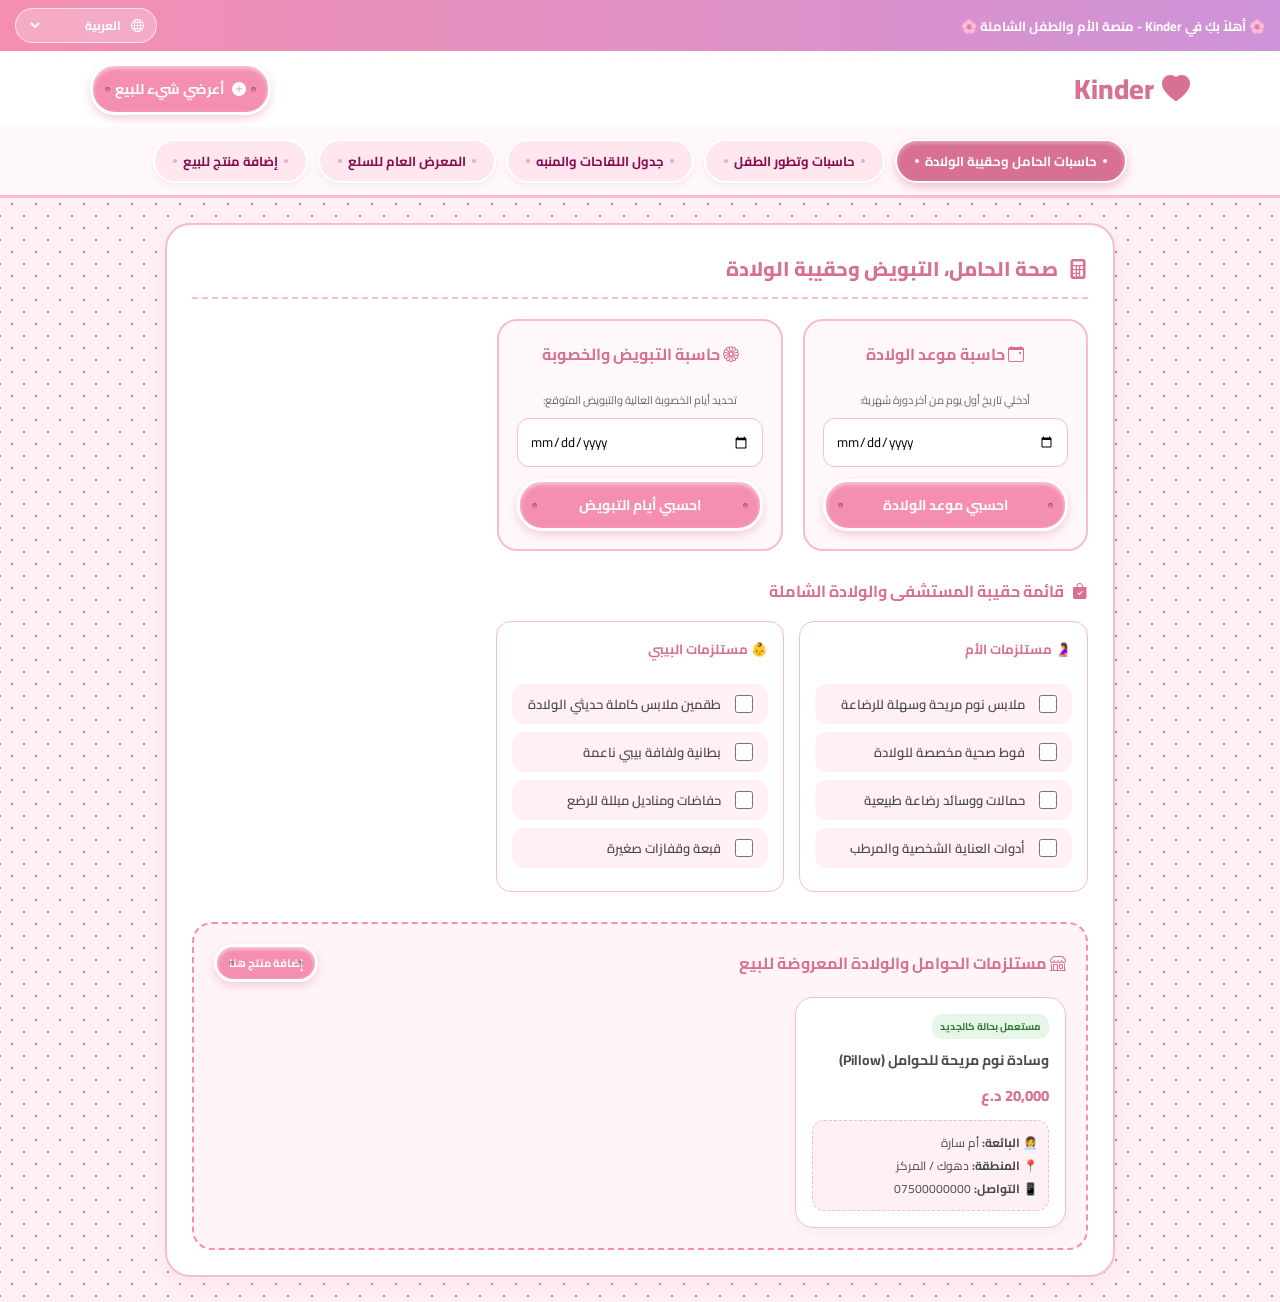
==== commit 587046fb: "Update print statement from 'Hello' to 'Goodbye'" ====
--- a/index.html
+++ b/index.html
@@ -13,13 +13,11 @@
             --primary-dark: #d87093;
             --btn-pink: #f48fb1;
             --btn-cream: #fce4ec;
-            --btn-brown: #d7ccc8;
             --card-bg: #ffffff;
             --text-main: #4a4a4a;
             --border-color: #f8bbd0;
         }
 
-        /* خلفية ناعمة منقطة */
         body {
             background-color: #fff0f5;
             background-image: radial-gradient(#d87093 0.8px, transparent 0.8px), radial-gradient(#d87093 0.8px, #fff0f5 0.8px);
@@ -30,7 +28,7 @@
             margin: 0; padding: 0;
         }
 
-        /* الشريط العلوي المستقل الخاص باللغات */
+        /* الشريط العلوي المستقل للغات */
         .top-banner {
             background: linear-gradient(90deg, #f48fb1, #ce93d8);
             color: white; padding: 8px 15px; font-size: 13px; font-weight: 700;
@@ -64,7 +62,7 @@
 
         .brand-logo { font-size: 28px; font-weight: 800; color: var(--primary-dark); text-decoration: none; display: flex; align-items: center; gap: 8px; }
 
-        /* الأزرار المصممة كدبابيس وأزرار خياطة ناعمة ومجسمة مثل الصورة */
+        /* تصميم أزرار الخياطة والدبابيس المجسمة */
         .sewing-btn {
             position: relative;
             display: inline-flex; align-items: center; justify-content: center; gap: 8px;
@@ -73,10 +71,9 @@
             font-weight: 700; font-size: 14px; font-family: 'Cairo', sans-serif;
             border: 3px solid #ffffff;
             box-shadow: inset 0 2px 4px rgba(255,255,255,0.6), 0 4px 8px rgba(216, 112, 147, 0.3);
-            cursor: pointer; transition: all 0.2s ease; outline: none;
-        }
-
-        /* ثقوب زر الخياطة */
+            cursor: pointer; transition: all 0.2s ease; outline: none; text-decoration: none;
+        }
+
         .sewing-btn::before, .sewing-btn::after {
             content: ''; position: absolute; width: 5px; height: 5px;
             background-color: rgba(0,0,0,0.15); border-radius: 50%;
@@ -90,7 +87,7 @@
             box-shadow: inset 0 2px 4px rgba(255,255,255,0.8), 0 6px 12px rgba(216, 112, 147, 0.4);
         }
 
-        /* شريط أزرار التنقل الرئيسية بين الأقسام */
+        /* شريط التنقل الرئيسي */
         .main-nav {
             display: flex; gap: 10px; justify-content: center; background: #fff8fa; padding: 12px 10px;
             border-bottom: 1px solid var(--border-color); overflow-x: auto;
@@ -149,6 +146,8 @@
         }
 
         .form-group { margin-bottom: 12px; text-align: right; }
+        [dir="ltr"] .form-group { text-align: left; }
+        
         .form-group label { display: block; font-size: 13px; font-weight: 700; margin-bottom: 5px; color: #555; }
         .form-group input, .form-group select, .form-group textarea {
             width: 100%; padding: 10px 12px; border-radius: 12px; border: 1.5px solid var(--border-color);
@@ -160,13 +159,20 @@
             margin-top: 12px; font-weight: 700; font-size: 13px; display: none;
         }
 
+        /* كروت المعروضات المطوّرة */
         .market-section-box {
             background: #fff5f8; border: 2px dashed var(--btn-pink); border-radius: 20px; padding: 20px; margin-top: 30px;
         }
 
         .sell-item-card {
-            border: 1.5px solid var(--border-color); border-radius: 15px; padding: 14px; background: white;
-            box-shadow: 0 4px 10px rgba(0,0,0,0.03); display: flex; flex-direction: column; justify-content: space-between;
+            border: 1.5px solid var(--border-color); border-radius: 18px; padding: 16px; background: white;
+            box-shadow: 0 4px 12px rgba(0,0,0,0.04); display: flex; flex-direction: column; justify-content: space-between;
+            position: relative;
+        }
+
+        .seller-info-box {
+            background: #fff0f5; padding: 10px; border-radius: 12px; margin-top: 10px;
+            font-size: 12px; border: 1px dashed var(--border-color);
         }
 
         .checklist-item {
@@ -174,16 +180,21 @@
             border-radius: 12px; margin-bottom: 8px; font-size: 13px; font-weight: 600;
         }
         .checklist-item input { width: 18px; height: 18px; accent-color: var(--primary-dark); cursor: pointer; }
+
+        /* جدول اللقاحات المحدث */
+        .vaccine-table { width:100%; border-collapse:collapse; font-size:13px; }
+        .vaccine-table th, .vaccine-table td { padding: 10px 12px; border-bottom: 1px solid var(--border-color); }
+        .vaccine-table th { background: #f8bbd0; color: white; }
     </style>
 </head>
 <body>
 
-    <!-- خيار اللغة منفصل في الأعلى دون تداخل -->
+    <!-- الشريط العلوي المستقل للغات -->
     <div class="top-banner">
-        <span>🌸 أهلاً بكِ في Kinder - منصة الأم والطفل الشاملة 🌸</span>
+        <span id="txt-welcome">🌸 أهلاً بكِ في Kinder - منصة الأم والطفل الشاملة 🌸</span>
         <div class="lang-picker-box">
             <i class="bi bi-globe"></i>
-            <select class="lang-select" onchange="changeLanguage(this.value)">
+            <select class="lang-select" id="langSelect" onchange="changeLanguage(this.value)">
                 <option value="ar">العربية</option>
                 <option value="ku">Kurdî (الكردية)</option>
                 <option value="en">English</option>
@@ -197,18 +208,18 @@
             
             <div>
                 <button class="sewing-btn" onclick="openTab('sellFormTab')">
-                    <i class="bi bi-plus-circle-fill"></i> أعرضي شيء للبيع
+                    <i class="bi bi-plus-circle-fill"></i> <span id="txt-sellBtnTop">أعرضي شيء للبيع</span>
                 </button>
             </div>
         </div>
 
-        <!-- أزرار الأقسام على شكل أزرار خياطة أفقية -->
+        <!-- أزرار الأقسام -->
         <nav class="main-nav">
-            <button class="nav-btn active" id="btn-calculatorsTab" onclick="openTab('calculatorsTab')">حاسبات الحامل وحقيبة الولادة</button>
-            <button class="nav-btn" id="btn-babyToolsTab" onclick="openTab('babyToolsTab')">حاسبات وتطور الطفل</button>
-            <button class="nav-btn" id="btn-vaccinesTab" onclick="openTab('vaccinesTab')">جدول اللقاحات</button>
-            <button class="nav-btn" id="btn-usedMarketTab" onclick="openTab('usedMarketTab')">المعرض العام للسلع</button>
-            <button class="nav-btn" id="btn-sellFormTab" onclick="openTab('sellFormTab')">إضافة منتج للبيع</button>
+            <button class="nav-btn active" id="btn-calculatorsTab" onclick="openTab('calculatorsTab')"><span id="nav-1">حاسبات الحامل وحقيبة الولادة</span></button>
+            <button class="nav-btn" id="btn-babyToolsTab" onclick="openTab('babyToolsTab')"><span id="nav-2">حاسبات وتطور الطفل</span></button>
+            <button class="nav-btn" id="btn-vaccinesTab" onclick="openTab('vaccinesTab')"><span id="nav-3">جدول اللقاحات والمنبه</span></button>
+            <button class="nav-btn" id="btn-usedMarketTab" onclick="openTab('usedMarketTab')"><span id="nav-4">المعرض العام للسلع</span></button>
+            <button class="nav-btn" id="btn-sellFormTab" onclick="openTab('sellFormTab')"><span id="nav-5">إضافة منتج للبيع</span></button>
         </nav>
     </header>
 
@@ -216,57 +227,59 @@
 
         <!-- 1. قسم صحة الحامل وحقيبة الولادة -->
         <section id="calculatorsTab" class="tab-content active">
-            <div class="section-title"><i class="bi bi-calculator-fill"></i> صحة الحامل، التبويض وحقيبة الولادة</div>
+            <div class="section-title"><i class="bi bi-calculator-fill"></i> <span id="title-preg">صحة الحامل، التبويض وحقيبة الولادة</span></div>
             
             <div class="tools-grid">
                 <div class="tool-card">
-                    <h4 style="color:var(--primary-dark); margin-top:0;"><i class="bi bi-calendar-event"></i> حاسبة موعد الولادة</h4>
-                    <p style="font-size:11px; color:#666; margin:8px 0;">أدخلي تاريخ أول يوم من آخر دورة شهرية:</p>
+                    <h4 style="color:var(--primary-dark); margin-top:0;"><i class="bi bi-calendar-event"></i> <span id="c1-title">حاسبة موعد الولادة</span></h4>
+                    <p style="font-size:11px; color:#666; margin:8px 0;" id="c1-sub">أدخلي تاريخ أول يوم من آخر دورة شهرية:</p>
                     <div class="form-group"><input type="date" id="lastPeriodDate"></div>
-                    <button class="sewing-btn" style="width:100%; justify-content:center;" onclick="calcPregnancy()">احسبي موعد الولادة</button>
+                    <button class="sewing-btn" style="width:100%; justify-content:center;" onclick="calcPregnancy()"><span id="c1-btn">احسبي موعد الولادة</span></button>
                     <div class="result-box" id="pregResult"></div>
                 </div>
 
                 <div class="tool-card">
-                    <h4 style="color:var(--primary-dark); margin-top:0;"><i class="bi bi-flower1"></i> حاسبة التبويض والخصوبة</h4>
-                    <p style="font-size:11px; color:#666; margin:8px 0;">تحديد أيام الخصوبة العالية والتبويض المتوقع:</p>
+                    <h4 style="color:var(--primary-dark); margin-top:0;"><i class="bi bi-flower1"></i> <span id="c2-title">حاسبة التبويض والخصوبة</span></h4>
+                    <p style="font-size:11px; color:#666; margin:8px 0;" id="c2-sub">تحديد أيام الخصوبة العالية والتبويض المتوقع:</p>
                     <div class="form-group"><input type="date" id="ovulationDate"></div>
-                    <button class="sewing-btn" style="width:100%; justify-content:center;" onclick="calcOvulation()">احسبي أيام التبويض</button>
+                    <button class="sewing-btn" style="width:100%; justify-content:center;" onclick="calcOvulation()"><span id="c2-btn">احسبي أيام التبويض</span></button>
                     <div class="result-box" id="ovulationResult"></div>
                 </div>
             </div>
 
-            <!-- قائمة حقيبة الولادة كاملة -->
-            <div class="sub-title"><i class="bi bi-bag-check-fill"></i> قائمة حقيبة المستشفى والولادة الشاملة</div>
+            <div class="sub-title"><i class="bi bi-bag-check-fill"></i> <span id="bag-title">قائمة حقيبة المستشفى والولادة الشاملة</span></div>
             <div style="display:grid; grid-template-columns: repeat(auto-fill, minmax(280px, 1fr)); gap:15px;">
                 <div style="background:#fff; padding:15px; border-radius:15px; border:1px solid var(--border-color);">
-                    <h5 style="color:var(--primary-dark); margin-top:0;">🤰 مستلزمات الأم</h5>
-                    <div class="checklist-item"><input type="checkbox"> ملابس نوم مريحة وسهلة للرضاعة</div>
-                    <div class="checklist-item"><input type="checkbox"> فوط صحية مخصصة للولادة</div>
-                    <div class="checklist-item"><input type="checkbox"> حمالات ووسائد رضاعة طبيعية</div>
-                    <div class="checklist-item"><input type="checkbox"> أدوات العناية الشخصية والمرطب</div>
+                    <h5 style="color:var(--primary-dark); margin-top:0;">🤰 <span id="bag-mother">مستلزمات الأم</span></h5>
+                    <div class="checklist-item"><input type="checkbox"> <span id="bm1">ملابس نوم مريحة وسهلة للرضاعة</span></div>
+                    <div class="checklist-item"><input type="checkbox"> <span id="bm2">فوط صحية مخصصة للولادة</span></div>
+                    <div class="checklist-item"><input type="checkbox"> <span id="bm3">حمالات ووسائد رضاعة طبيعية</span></div>
+                    <div class="checklist-item"><input type="checkbox"> <span id="bm4">أدوات العناية الشخصية والمرطب</span></div>
                 </div>
                 <div style="background:#fff; padding:15px; border-radius:15px; border:1px solid var(--border-color);">
-                    <h5 style="color:var(--primary-dark); margin-top:0;">👶 مستلزمات البيبي</h5>
-                    <div class="checklist-item"><input type="checkbox"> طقمين ملابس كاملة حديثي الولادة</div>
-                    <div class="checklist-item"><input type="checkbox"> بطانية ولفافة بيبي ناعمة</div>
-                    <div class="checklist-item"><input type="checkbox"> حفاضات ومناديل مبللة للرضع</div>
-                    <div class="checklist-item"><input type="checkbox"> قبعة وقفازات صغيرة</div>
-                </div>
-            </div>
-
-            <!-- المعروضات المخصصة لقسم الحوامل -->
+                    <h5 style="color:var(--primary-dark); margin-top:0;">👶 <span id="bag-baby">مستلزمات البيبي</span></h5>
+                    <div class="checklist-item"><input type="checkbox"> <span id="bb1">طقمين ملابس كاملة حديثي الولادة</span></div>
+                    <div class="checklist-item"><input type="checkbox"> <span id="bb2">بطانية ولفافة بيبي ناعمة</span></div>
+                    <div class="checklist-item"><input type="checkbox"> <span id="bb3">حفاضات ومناديل مبللة للرضع</span></div>
+                    <div class="checklist-item"><input type="checkbox"> <span id="bb4">قبعة وقفازات صغيرة</span></div>
+                </div>
+            </div>
+
             <div class="market-section-box">
                 <div style="display:flex; justify-content:space-between; align-items:center; margin-bottom:15px;">
-                    <h4 style="margin:0; color:var(--primary-dark);"><i class="bi bi-shop"></i> مستلزمات الحوامل والولادة المعروضة للبيع</h4>
-                    <button class="sewing-btn" style="font-size:11px; padding:6px 12px;" onclick="openTab('sellFormTab')">إضافة منتج هنا</button>
+                    <h4 style="margin:0; color:var(--primary-dark);"><i class="bi bi-shop"></i> <span id="m-preg-title">مستلزمات الحوامل والولادة المعروضة للبيع</span></h4>
+                    <button class="sewing-btn" style="font-size:11px; padding:6px 12px;" onclick="openTab('sellFormTab')"><span id="m-add-btn">إضافة منتج هنا</span></button>
                 </div>
                 <div class="tools-grid" id="pregnancyItemsList">
-                    <div class="sell-item-card">
-                        <span style="background:#e8f5e9; color:#2e7d32; padding:3px 8px; border-radius:10px; font-size:10px; font-weight:700; width:fit-content;">مستلزمات حمل</span>
+                    <div class="sell-item-card" data-cat="pregnancy">
+                        <span style="background:#e8f5e9; color:#2e7d32; padding:3px 8px; border-radius:10px; font-size:10px; font-weight:700; width:fit-content;">مستعمل بحالة كالجديد</span>
                         <h4 style="margin:8px 0; font-size:14px;">وسادة نوم مريحة للحوامل (Pillow)</h4>
                         <div style="font-weight:800; color:var(--primary-dark); font-size:15px;">20,000 د.ع</div>
-                        <p style="font-size:11px; color:#666; margin:5px 0;">حالة ممتازة ناعمة جداً. 📱 07700000000</p>
+                        <div class="seller-info-box">
+                            <div><strong>👩‍💼 البائعة:</strong> أم سارة</div>
+                            <div><strong>📍 المنطقة:</strong> دهوك / المركز</div>
+                            <div><strong>📱 التواصل:</strong> 07500000000</div>
+                        </div>
                     </div>
                 </div>
             </div>
@@ -274,23 +287,23 @@
 
         <!-- 2. قسم حاسبات وتطور الطفل -->
         <section id="babyToolsTab" class="tab-content">
-            <div class="section-title"><i class="bi bi-emoji-smile-fill"></i> حاسبات عمر الطفل ومراحل التطور</div>
+            <div class="section-title"><i class="bi bi-emoji-smile-fill"></i> <span id="title-baby">حاسبات عمر الطفل ومراحل التطور</span></div>
             
             <div class="tools-grid">
                 <div class="tool-card">
-                    <h4 style="color:var(--primary-dark); margin-top:0;"><i class="bi bi-balloon-fill"></i> حاسبة عمر الطفل الدقيقة</h4>
+                    <h4 style="color:var(--primary-dark); margin-top:0;"><i class="bi bi-balloon-fill"></i> <span id="bc1-title">حاسبة عمر الطفل الدقيقة</span></h4>
                     <div class="form-group">
-                        <label>تاريخ ميلاد الطفل:</label>
+                        <label id="bc1-sub">تاريخ ميلاد الطفل:</label>
                         <input type="date" id="babyBirthDate">
                     </div>
-                    <button class="sewing-btn" style="width:100%; justify-content:center;" onclick="calcBabyAge()">احسبي عمر طفلكِ</button>
+                    <button class="sewing-btn" style="width:100%; justify-content:center;" onclick="calcBabyAge()"><span id="bc1-btn">احسبي عمر طفلكِ</span></button>
                     <div class="result-box" id="babyAgeResult"></div>
                 </div>
 
                 <div class="tool-card">
-                    <h4 style="color:var(--primary-dark); margin-top:0;"><i class="bi bi-graph-up-arrow"></i> متابعة تطورات الطفل</h4>
+                    <h4 style="color:var(--primary-dark); margin-top:0;"><i class="bi bi-graph-up-arrow"></i> <span id="bc2-title">متابعة تطورات الطفل</span></h4>
                     <div class="form-group">
-                        <label>اختر عمر الطفل الحالي:</label>
+                        <label id="bc2-sub">اختر عمر الطفل الحالي:</label>
                         <select id="babyStageSelect" onchange="showBabyStage()">
                             <option value="">-- اختر العمر --</option>
                             <option value="1">من شهر إلى 3 أشهر (الابتسامة والتركيز)</option>
@@ -299,116 +312,281 @@
                             <option value="4">من 10 إلى 12 شهر (الوقوف والخطوات الأولى)</option>
                         </select>
                     </div>
-                    <div class="result-box" id="babyStageResult" style="text-align:right;"></div>
-                </div>
-            </div>
-
-            <!-- المعروضات المخصصة للأطفال -->
+                    <div class="result-box" id="babyStageResult"></div>
+                </div>
+            </div>
+
             <div class="market-section-box">
                 <div style="display:flex; justify-content:space-between; align-items:center; margin-bottom:15px;">
-                    <h4 style="margin:0; color:var(--primary-dark);"><i class="bi bi-shop"></i> مستلزمات وألعاب الأطفال المعروضة للبيع</h4>
+                    <h4 style="margin:0; color:var(--primary-dark);"><i class="bi bi-shop"></i> <span id="m-baby-title">مستلزمات وألعاب الأطفال المعروضة للبيع</span></h4>
                     <button class="sewing-btn" style="font-size:11px; padding:6px 12px;" onclick="openTab('sellFormTab')">إضافة منتج هنا</button>
                 </div>
                 <div class="tools-grid" id="babyItemsList">
-                    <div class="sell-item-card">
-                        <span style="background:#e8f5e9; color:#2e7d32; padding:3px 8px; border-radius:10px; font-size:10px; font-weight:700; width:fit-content;">عربات ومقاعد</span>
+                    <div class="sell-item-card" data-cat="strollers">
+                        <span style="background:#e8f5e9; color:#2e7d32; padding:3px 8px; border-radius:10px; font-size:10px; font-weight:700; width:fit-content;">مستعمل بحالة ممتازة</span>
                         <h4 style="margin:8px 0; font-size:14px;">عربة أطفال خفيفة قابلة للطي للسفر</h4>
                         <div style="font-weight:800; color:var(--primary-dark); font-size:15px;">45,000 د.ع</div>
-                        <p style="font-size:11px; color:#666; margin:5px 0;">مستعملة شهور قليلة بحالة كالجديدة. 📱 07700000000</p>
+                        <div class="seller-info-box">
+                            <div><strong>👩‍💼 البائعة:</strong> أم إيلين</div>
+                            <div><strong>📍 المنطقة:</strong> الموصل / الزهور</div>
+                            <div><strong>📱 التواصل:</strong> 07700000000</div>
+                        </div>
                     </div>
                 </div>
             </div>
         </section>
 
-        <!-- 3. قسم جدول اللقاحات الدورية -->
+        <!-- 3. قسم جدول اللقاحات الكامل والمنبه -->
         <section id="vaccinesTab" class="tab-content">
-            <div class="section-title"><i class="bi bi-shield-plus"></i> جدول اللقاحات الدورية المعتمدة للأطفال</div>
-            <table style="width:100%; border-collapse:collapse; font-size:13px; text-align:right;">
-                <thead>
-                    <tr style="background:#f8bbd0; color:white;">
-                        <th style="padding:10px; border-radius:0 10px 10px 0;">العمر المستهدف</th>
-                        <th style="padding:10px;">اسم اللقاح / التطعيم</th>
-                        <th style="padding:10px; border-radius:10px 0 0 10px;">الفائدة والحماية</th>
-                    </tr>
-                </thead>
-                <tbody>
-                    <tr style="border-bottom:1px solid var(--border-color);">
-                        <td style="padding:10px;">عند الولادة مباشرة</td>
-                        <td>السل (BCG) + التهاب الكبد B</td>
-                        <td>حماية من السل الرئوي والتهاب الكبد الفيروسي</td>
-                    </tr>
-                    <tr style="border-bottom:1px solid var(--border-color);">
-                        <td style="padding:10px;">عمر شهرين</td>
-                        <td>اللقاح الخماسي + شلل الأطفال + الروتا</td>
-                        <td>الوقاية من الدفتيريا، الكزاز، السعال الديكي والروتا</td>
-                    </tr>
-                    <tr style="border-bottom:1px solid var(--border-color);">
-                        <td style="padding:10px;">عمر 4 أشهر</td>
-                        <td>الجرعة الثانية الخماسي + شلل الأطفال</td>
-                        <td>تعزيز المناعة ضد الأمراض الفيروسية الأساسية</td>
-                    </tr>
-                </tbody>
-            </table>
+            <div class="section-title"><i class="bi bi-shield-plus"></i> <span id="vac-title">جدول اللقاحات الكامل وأداة التنبيه</span></div>
+
+            <!-- أداة منبه اللقاحات -->
+            <div class="tool-card" style="margin-bottom: 25px; background: #fff5f8;">
+                <h4 style="color:var(--primary-dark); margin-top:0;"><i class="bi bi-bell-fill"></i> <span id="vac-alarm-title">منبه مواعيد لقاحات طفلكِ</span></h4>
+                <div style="display:grid; grid-template-columns: repeat(auto-fit, minmax(200px, 1fr)); gap:12px;">
+                    <div class="form-group">
+                        <label id="vac-date-lbl">تاريخ ميلاد الطفل:</label>
+                        <input type="date" id="vacBabyBirth">
+                    </div>
+                    <div class="form-group">
+                        <label id="vac-select-lbl">حدد الجرعة القادمة:</label>
+                        <select id="vacStageSelect">
+                            <option value="0">عند الولادة (حديث الولادة)</option>
+                            <option value="2">لقاح عمر شهرين</option>
+                            <option value="4">لقاح عمر 4 أشهر</option>
+                            <option value="6">لقاح عمر 6 أشهر</option>
+                            <option value="9">لقاح عمر 9 أشهر</option>
+                            <option value="12">لقاح عمر سنة (12 شهر)</option>
+                            <option value="18">لقاح عمر سنة ونصف (18 شهر)</option>
+                            <option value="48">لقاح التنشيطي (4-6 سنوات)</option>
+                        </select>
+                    </div>
+                </div>
+                <button class="sewing-btn" style="width:100%; justify-content:center; margin-top:10px;" onclick="calculateVaccineDate()"><span id="vac-calc-btn">حساب موعد اللقاح القادم</span></button>
+                <div class="result-box" id="vacResult"></div>
+            </div>
+
+            <!-- الجدول المكتمل بالكامل -->
+            <h4 style="color:var(--primary-dark);"><i class="bi bi-list-check"></i> <span id="vac-table-head">الجدول الوطني المعتمد للقاحات الأطفال</span></h4>
+            <div style="overflow-x:auto;">
+                <table class="vaccine-table">
+                    <thead>
+                        <tr>
+                            <th id="vt-1">العمر المستهدف</th>
+                            <th id="vt-2">اسم اللقاح / التطعيم</th>
+                            <th id="vt-3">طريقة الإعطاء</th>
+                            <th id="vt-4">الأمراض المحمية منها</th>
+                        </tr>
+                    </thead>
+                    <tbody>
+                        <tr>
+                            <td><strong>عند الولادة</strong></td>
+                            <td>السل (BCG) + التهاب الكبد B + شلل الأطفال الفموي</td>
+                            <td>حقن بالجلد / قطرات فموية</td>
+                            <td>السل الرئوي، التهاب الكبد B، وشلل الأطفال</td>
+                        </tr>
+                        <tr>
+                            <td><strong>عمر شهرين</strong></td>
+                            <td>الخماسي (الجرعة 1) + شلل الأطفال + الروتا (الجرعة 1) + المكورات الرئوية</td>
+                            <td>حقن بالعضل + قطرات فموية</td>
+                            <td>الدفتيريا، الكزاز، السعال الديكي، الكبد B، الإنشولونزا، الروتا، والإسهال</td>
+                        </tr>
+                        <tr>
+                            <td><strong>عمر 4 أشهر</strong></td>
+                            <td>الخماسي (الجرعة 2) + شلل الأطفال + الروتا (الجرعة 2) + المكورات الرئوية</td>
+                            <td>حقن بالعضل + قطرات فموية</td>
+                            <td>تعزيز الجرعة الأولى للوقاية الشاملة</td>
+                        </tr>
+                        <tr>
+                            <td><strong>عمر 6 أشهر</strong></td>
+                            <td>الخماسي (الجرعة 3) + شلل الأطفال (الجرعة 3)</td>
+                            <td>حقن بالعضل + قطرات فموية</td>
+                            <td>إكمال السلسلة الأساسية للجرعات الأولى</td>
+                        </tr>
+                        <tr>
+                            <td><strong>عمر 9 أشهر</strong></td>
+                            <td>لقاح الحصبة المفردة + فيتامين (أ)</td>
+                            <td>حقن تحت الجلد / قطرات</td>
+                            <td>الحصبة وتقوية المناعة والنظر</td>
+                        </tr>
+                        <tr>
+                            <td><strong>عمر 12 شهر (سنة)</strong></td>
+                            <td>لقاح الحصبة المختلطة (MMR) + المكورات الرئوية</td>
+                            <td>حقن تحت الجلد</td>
+                            <td>الحصبة، النكاف، والحصبة الألمانية</td>
+                        </tr>
+                        <tr>
+                            <td><strong>عمر 18 شهر (سنة ونصف)</strong></td>
+                            <td>الجرعة المنشطة الأولى (ثلاثي لا خلوي + شلل أطفال) + MMR 2</td>
+                            <td>حقن بالعضل وتحت الجلد</td>
+                            <td>تنشيط المناعة طويلة الأمد</td>
+                        </tr>
+                        <tr>
+                            <td><strong>عمر 4 - 6 سنوات</strong></td>
+                            <td>الجرعة المنشطة الثانية (الرباعي / الثلاثي) + شلل الأطفال</td>
+                            <td>حقن بالعضل</td>
+                            <td>الحماية قبل دخول المدرسة</td>
+                        </tr>
+                    </tbody>
+                </table>
+            </div>
         </section>
 
-        <!-- 4. المعرض العام للسلع -->
+        <!-- 4. المعرض العام للسلع (تصفية وأقسام مرنة) -->
         <section id="usedMarketTab" class="tab-content">
-            <div class="section-title"><i class="bi bi-tag-fill"></i> كافة معروضات الأمهات للبيع (شامل)</div>
+            <div class="section-title"><i class="bi bi-tag-fill"></i> <span id="m-all-title">المعرض العام والتسوق المرن</span></div>
+            
+            <!-- أشرطة تصفية الأقسام -->
+            <div style="display:flex; gap:8px; margin-bottom:20px; overflow-x:auto; padding-bottom:10px;">
+                <button class="sewing-btn" style="font-size:12px; padding:6px 14px;" onclick="filterMarket('all')">الكل</button>
+                <button class="sewing-btn" style="font-size:12px; padding:6px 14px; background:#ce93d8;" onclick="filterMarket('pregnancy')">مستلزمات حمل</button>
+                <button class="sewing-btn" style="font-size:12px; padding:6px 14px; background:#ce93d8;" onclick="filterMarket('strollers')">عربات ومقاعد</button>
+                <button class="sewing-btn" style="font-size:12px; padding:6px 14px; background:#ce93d8;" onclick="filterMarket('clothes')">ملابس وأحذية</button>
+                <button class="sewing-btn" style="font-size:12px; padding:6px 14px; background:#ce93d8;" onclick="filterMarket('toys')">ألعاب ومستلزمات تعليمية</button>
+                <button class="sewing-btn" style="font-size:12px; padding:6px 14px; background:#ce93d8;" onclick="filterMarket('furniture')">أثاث وغرف أطفال</button>
+            </div>
+
             <div class="tools-grid" id="allMarketItemsList">
-                <!-- يتم التجميع هنا تلقائياً -->
+                <!-- يتم استدعاء المنتجات تلقائياً -->
             </div>
         </section>
 
-        <!-- 5. قسم إضافة منتج للبيع -->
+        <!-- 5. قسم إضافة منتج للبيع مطور مع كافة التفاصيل -->
         <section id="sellFormTab" class="tab-content">
-            <div class="section-title"><i class="bi bi-shop"></i> أعلني عن منتجكِ واعرضيه للبيع</div>
+            <div class="section-title"><i class="bi bi-shop"></i> <span id="form-head">أعلني عن منتجكِ واعرضيه للبيع</span></div>
             <form onsubmit="postItemForSale(event)">
                 <div style="display:grid; grid-template-columns: 1fr 1fr; gap:15px;">
                     <div class="form-group">
-                        <label>اسم السلعة / المنتج</label>
-                        <input type="text" id="sellTitle" required placeholder="مثال: سرير خشبي / وسادة حمل">
+                        <label id="lbl-title">اسم السلعة / المنتج *</label>
+                        <input type="text" id="sellTitle" required placeholder="مثال: سرير خشبي / عربة أطفال">
                     </div>
                     <div class="form-group">
-                        <label>تصنيف السلعة (يحدد مكان العرض)</label>
+                        <label id="lbl-cat">تصنيف السلعة *</label>
                         <select id="sellCategory" required>
                             <option value="pregnancy">مستلزمات وحقيبة الحمل والولادة</option>
-                            <option value="baby">مستلزمات، أسرة وعربات الطفل</option>
+                            <option value="strollers">عربات، كارسيت ومقاعد</option>
+                            <option value="clothes">ملابس وأحذية بيبي وأطفال</option>
+                            <option value="toys">ألعاب ومستلزمات تعليمية</option>
+                            <option value="furniture">أثاث وديكور غرف الأطفال</option>
                         </select>
                     </div>
                 </div>
+
                 <div style="display:grid; grid-template-columns: 1fr 1fr; gap:15px;">
                     <div class="form-group">
-                        <label>السعر المطلوب (دينار)</label>
+                        <label id="lbl-price">السعر المطلوب (دينار) *</label>
                         <input type="number" id="sellPrice" required placeholder="مثال: 35000">
                     </div>
                     <div class="form-group">
-                        <label>رقم هاتف التواصل / واتساب</label>
-                        <input type="tel" id="sellPhone" required placeholder="07XXXXXXXXX">
-                    </div>
-                </div>
+                        <label id="lbl-cond">حالة المنتج *</label>
+                        <select id="sellCondition">
+                            <option value="مستعمل بحالة كالجديد">مستعمل بحالة كالجديد</option>
+                            <option value="جديد غير مستخدم">جديد غير مستخدم</option>
+                            <option value="مستعمل بحالة جيدة">مستعمل بحالة جيدة</option>
+                        </select>
+                    </div>
+                </div>
+
+                <!-- معلومات البائع التفصيلية -->
+                <div style="background:#fff0f5; padding:15px; border-radius:15px; border:1px dashed var(--border-color); margin-bottom:15px;">
+                    <h5 style="margin:0 0 10px 0; color:var(--primary-dark);"><i class="bi bi-person-lines-fill"></i> معلومات البائع والتواصل</h5>
+                    <div style="display:grid; grid-template-columns: repeat(auto-fit, minmax(200px, 1fr)); gap:12px;">
+                        <div class="form-group" style="margin:0;">
+                            <label>اسم البائع / الكنية *</label>
+                            <input type="text" id="sellerName" required placeholder="مثال: أم سارة">
+                        </div>
+                        <div class="form-group" style="margin:0;">
+                            <label>رقم الهاتف / الواتساب *</label>
+                            <input type="tel" id="sellerPhone" required placeholder="07XXXXXXXXX">
+                        </div>
+                        <div class="form-group" style="margin:0;">
+                            <label>المحافظة / المنطقة *</label>
+                            <input type="text" id="sellerCity" required placeholder="مثال: دهوك / عقرة">
+                        </div>
+                    </div>
+                </div>
+
                 <div class="form-group">
-                    <label>حالة المنتج</label>
-                    <select id="sellCondition">
-                        <option value="مستعمل بحالة كالجديد">مستعمل بحالة كالجديد</option>
-                        <option value="جديد غير مستخدم">جديد غير مستخدم</option>
-                        <option value="مستعمل بحالة جيدة">مستعمل بحالة جيدة</option>
-                    </select>
-                </div>
-                <div class="form-group">
-                    <label>وصف المنتج والتفاصيل</label>
-                    <textarea id="sellDesc" rows="3" placeholder="اكتبي تفاصيل المنتج والمنطقة المكانية للتسليم..."></textarea>
-                </div>
-                <button type="submit" class="sewing-btn" style="width:100%; justify-content:center;">نشر السلعة في قسمها المخصص الآن ✨</button>
+                    <label id="lbl-desc">وصف المنتج والتفاصيل الإضافية</label>
+                    <textarea id="sellDesc" rows="3" placeholder="اكتبي تفاصيل المنتج ونوعه وأسباب البيع..."></textarea>
+                </div>
+                <button type="submit" class="sewing-btn" style="width:100%; justify-content:center;"><span id="lbl-submit">نشر السلعة في قسمها المخصص الآن ✨</span></button>
             </form>
         </section>
 
     </div>
 
     <script>
+        // قاموس ترجمة وتفعيل اللغات الثلاث
+        const translations = {
+            ar: {
+                welcome: "🌸 أهلاً بكِ في Kinder - منصة الأم والطفل الشاملة 🌸",
+                sellBtnTop: "أعرضي شيء للبيع",
+                nav1: "حاسبات الحامل وحقيبة الولادة", nav2: "حاسبات وتطور الطفل", nav3: "جدول اللقاحات والمنبه", nav4: "المعرض العام للسلع", nav5: "إضافة منتج للبيع",
+                titlePreg: "صحة الحامل، التبويض وحقيبة الولادة",
+                c1Title: "حاسبة موعد الولادة", c1Sub: "أدخلي تاريخ أول يوم من آخر دورة شهرية:", c1Btn: "احسبي موعد الولادة",
+                c2Title: "حاسبة التبويض والخصوبة", c2Sub: "تحديد أيام الخصوبة العالية والتبويض المتوقع:", c2Btn: "احسبي أيام التبويض",
+                bagTitle: "قائمة حقيبة المستشفى والولادة الشاملة", bagMother: "مستلزمات الأم", bagBaby: "مستلزمات البيبي",
+                vacTitle: "جدول اللقاحات الكامل وأداة التنبيه", vacAlarmTitle: "منبه مواعيد لقاحات طفلكِ",
+                vacDateLbl: "تاريخ ميلاد الطفل:", vacSelectLbl: "حدد الجرعة القادمة:", vacCalcBtn: "حساب موعد اللقاح القادم",
+                vacTableHead: "الجدول الوطني المعتمد للقاحات الأطفال",
+                dir: "rtl"
+            },
+            ku: {
+                welcome: "🌸 بێخێر بێن بۆ Kinder - پلاتفۆڕما دایک و زارۆکان 🌸",
+                sellBtnTop: "تشته‌كی بفروشه",
+                nav1: "حساباتا دووگیانیێ", nav2: "گەشەکرنا زارۆکی", nav3: "جەدولێ کوتانێ (ڤاکسین)", nav4: "پیشانگەها گشتی", nav5: "زێدەکرنا تشتان",
+                titlePreg: "ساخلەمیا دووگیانیێ و کيسکێ نەخۆشخانێ",
+                c1Title: "حسابکرنا دەمێ ژدایکبوونێ", c1Sub: "مێژووا ئێکەم ڕۆژا دوماهیک خولا هەیڤانە بنڤێسه:", c1Btn: "حساب بکه",
+                c2Title: "حسابکرنا ڕۆژێن پیتاندنێ", c2Sub: "دیارکرنا ڕۆژێن پیتاندنێ:", c2Btn: "دیاربکه",
+                bagTitle: "لیستا تشتێن پێدڤی بۆ نەخۆشخانێ", bagMother: "پێدڤیێن دایکێ", bagBaby: "پێدڤیێن زارۆکی",
+                vacTitle: "جەدولێ کوتانێ و ئاگەهدارکەر", vacAlarmTitle: "ئاگەهدارکەرا ژڤانێن کوتانێ",
+                vacDateLbl: "مێژووا ژدایکبوونا زارۆکی:", vacSelectLbl: "ژڤانێ بهێت هەلبژێره:", vacCalcBtn: "حسابکرنا ژڤانی",
+                vacTableHead: "جەدولێ نیشتمانی یێ کوتانا زارۆکان",
+                dir: "rtl"
+            },
+            en: {
+                welcome: "🌸 Welcome to Kinder - Mother & Baby Platform 🌸",
+                sellBtnTop: "Sell an Item",
+                nav1: "Pregnancy & Hospital Bag", nav2: "Baby Growth & Calculators", nav3: "Vaccination & Alarm", nav4: "General Market", nav5: "Add Product",
+                titlePreg: "Pregnancy Health & Hospital Bag",
+                c1Title: "Due Date Calculator", c1Sub: "Enter first day of your last period:", c1Btn: "Calculate Due Date",
+                c2Title: "Ovulation Calculator", c2Sub: "Estimate your fertility days:", c2Btn: "Calculate Fertility",
+                bagTitle: "Hospital Bag Checklist", bagMother: "Mother Needs", bagBaby: "Baby Needs",
+                vacTitle: "Complete Vaccine Schedule & Reminder", vacAlarmTitle: "Baby Vaccine Schedule Alarm",
+                vacDateLbl: "Baby's Birth Date:", vacSelectLbl: "Select Next Dose:", vacCalcBtn: "Calculate Vaccine Date",
+                vacTableHead: "National Child Immunization Schedule",
+                dir: "ltr"
+            }
+        };
+
         function changeLanguage(lang) {
-            if(lang === 'ku') { alert('تغییر كرن بۆ زمانێ كوردی...'); document.dir = 'rtl'; }
-            else if(lang === 'en') { alert('Switching to English...'); document.dir = 'ltr'; }
-            else { document.dir = 'rtl'; }
+            const t = translations[lang];
+            document.dir = t.dir;
+
+            document.getElementById('txt-welcome').innerText = t.welcome;
+            document.getElementById('txt-sellBtnTop').innerText = t.sellBtnTop;
+            document.getElementById('nav-1').innerText = t.nav1;
+            document.getElementById('nav-2').innerText = t.nav2;
+            document.getElementById('nav-3').innerText = t.nav3;
+            document.getElementById('nav-4').innerText = t.nav4;
+            document.getElementById('nav-5').innerText = t.nav5;
+            document.getElementById('title-preg').innerText = t.titlePreg;
+            document.getElementById('c1-title').innerText = t.c1Title;
+            document.getElementById('c1-sub').innerText = t.c1Sub;
+            document.getElementById('c1-btn').innerText = t.c1Btn;
+            document.getElementById('c2-title').innerText = t.c2Title;
+            document.getElementById('c2-sub').innerText = t.c2Sub;
+            document.getElementById('c2-btn').innerText = t.c2Btn;
+            document.getElementById('bag-title').innerText = t.bagTitle;
+            document.getElementById('bag-mother').innerText = t.bagMother;
+            document.getElementById('bag-baby').innerText = t.bagBaby;
+            document.getElementById('vac-title').innerText = t.vacTitle;
+            document.getElementById('vac-alarm-title').innerText = t.vacAlarmTitle;
+            document.getElementById('vac-date-lbl').innerText = t.vacDateLbl;
+            document.getElementById('vac-select-lbl').innerText = t.vacSelectLbl;
+            document.getElementById('vac-calc-btn').innerText = t.vacCalcBtn;
+            document.getElementById('vac-table-head').innerText = t.vacTableHead;
         }
 
         function openTab(tabId) {
@@ -425,9 +603,10 @@
             if(tabId === 'usedMarketTab') refreshAllMarket();
         }
 
+        /* حاسبة موعد الولادة والتبويض */
         function calcPregnancy() {
             const dateVal = document.getElementById('lastPeriodDate').value;
-            if(!dateVal) return alert('الرجاء اختيار تاريخ أول يوم من آخر دورة!');
+            if(!dateVal) return alert('الرجاء اختيار التاريخ!');
             let date = new Date(dateVal);
             date.setDate(date.getDate() + 280);
             const res = document.getElementById('pregResult');
@@ -437,21 +616,20 @@
 
         function calcOvulation() {
             const dateVal = document.getElementById('ovulationDate').value;
-            if(!dateVal) return alert('الرجاء تحديد تاريخ الدورة!');
+            if(!dateVal) return alert('الرجاء اختيار التاريخ!');
             let start = new Date(dateVal);
             start.setDate(start.getDate() + 14);
             const res = document.getElementById('ovulationResult');
             res.style.display = 'block';
-            res.innerHTML = `🌸 أكثر أيام التبويض والخصوبة المتوقعة هي تقريباً: <strong>${start.toISOString().split('T')[0]}</strong>`;
+            res.innerHTML = `🌸 أكثر أيام التبويض المتوقعة هي: <strong>${start.toISOString().split('T')[0]}</strong>`;
         }
 
         function calcBabyAge() {
             const birthVal = document.getElementById('babyBirthDate').value;
-            if(!birthVal) return alert('الرجاء اختيار تاريخ ميلاد الطفل!');
+            if(!birthVal) return alert('الرجاء اختيار التاريخ!');
             const birth = new Date(birthVal);
             const now = new Date();
-            const diffTime = Math.abs(now - birth);
-            const diffDays = Math.ceil(diffTime / (1000 * 60 * 60 * 24));
+            const diffDays = Math.ceil(Math.abs(now - birth) / (1000 * 60 * 60 * 24));
             const months = Math.floor(diffDays / 30);
             const res = document.getElementById('babyAgeResult');
             res.style.display = 'block';
@@ -462,28 +640,54 @@
             const val = document.getElementById('babyStageSelect').value;
             const res = document.getElementById('babyStageResult');
             res.style.display = 'block';
-            if(val === '1') res.innerHTML = '✨ يبدأ الطفل بالابتسام للوالدين، متابعة الأجسام المتحركة بعينيه، والاهتزاز باليدين.';
-            else if(val === '2') res.innerHTML = '✨ يستطيع التغلب على البطن، الضحك بصوت عالٍ، ومسك الألعاب البسيطة.';
-            else if(val === '3') res.innerHTML = '✨ الجلوس دون دعم، بداية الحبو (الزحف)، والتعرف على اسمه عند النداء.';
-            else if(val === '4') res.innerHTML = '✨ الوقوف مع المسك بالأثاث، نطق كلمات بسيطة مثل (ماما/بابا)، والخطوات الأولى.';
+            if(val === '1') res.innerHTML = '✨ الابتسام للوالدين، متابعة الأجسام المتحركة، والاستجابة للأصوات.';
+            else if(val === '2') res.innerHTML = '✨ التغلب على البطن، الضحك، ومسك الألعاب اللطيفة.';
+            else if(val === '3') res.innerHTML = '✨ الجلوس بمفرده، الحبو (الزحف)، والتفاعل مع الاسم.';
+            else if(val === '4') res.innerHTML = '✨ الوقوف، الخطوات الأولى، ونطق كلمات بسيطة.';
             else res.style.display = 'none';
         }
 
+        /* حساب وتنبيه مواعيد اللقاحات */
+        function calculateVaccineDate() {
+            const birthVal = document.getElementById('vacBabyBirth').value;
+            const monthsToAdd = parseInt(document.getElementById('vacStageSelect').value);
+            
+            if(!birthVal) return alert('الرجاء اختيار تاريخ ميلاد الطفل لحساب موعد اللقاح!');
+            
+            let vDate = new Date(birthVal);
+            vDate.setMonth(vDate.getMonth() + monthsToAdd);
+            
+            const res = document.getElementById('vacResult');
+            res.style.display = 'block';
+            res.innerHTML = `
+                🔔 <strong>موعد اللقاح القادم المتوقع:</strong> ${vDate.toISOString().split('T')[0]} <br>
+                <small>يرجى مراجعة المركز الصحي القريب في هذا التاريخ للحفاظ على صحة طفلكِ.</small>
+            `;
+        }
+
+        /* نشر وتنسيق المنتجات المعروضة مع معلومات البائع */
         function postItemForSale(e) {
             e.preventDefault();
             const title = document.getElementById('sellTitle').value;
             const category = document.getElementById('sellCategory').value;
             const price = document.getElementById('sellPrice').value;
-            const phone = document.getElementById('sellPhone').value;
             const condition = document.getElementById('sellCondition').value;
+            const name = document.getElementById('sellerName').value;
+            const phone = document.getElementById('sellerPhone').value;
+            const city = document.getElementById('sellerCity').value;
             const desc = document.getElementById('sellDesc').value;
 
             const cardHtml = `
-                <div class="sell-item-card">
+                <div class="sell-item-card" data-cat="${category}">
                     <span style="background:#e8f5e9; color:#2e7d32; padding:3px 8px; border-radius:10px; font-size:10px; font-weight:700; width:fit-content;">${condition}</span>
                     <h4 style="margin:8px 0; font-size:14px;">${title}</h4>
                     <div style="font-weight:800; color:var(--primary-dark); font-size:15px;">${parseInt(price).toLocaleString()} د.ع</div>
-                    <p style="font-size:11px; color:#666; margin:5px 0;">${desc} <br> 📱 ${phone}</p>
+                    <p style="font-size:11px; color:#666; margin:4px 0;">${desc}</p>
+                    <div class="seller-info-box">
+                        <div><strong>👩‍💼 البائعة:</strong> ${name}</div>
+                        <div><strong>📍 المنطقة:</strong> ${city}</div>
+                        <div><strong>📱 التواصل:</strong> ${phone}</div>
+                    </div>
                 </div>
             `;
 
@@ -495,7 +699,7 @@
                 openTab('babyToolsTab');
             }
 
-            alert('تم نشر سلعتكِ بنجاح في قسمها المخصص!');
+            alert('تم نشر السلعة بنجاح وإضافتها للمعرض!');
             e.target.reset();
         }
 
@@ -504,6 +708,17 @@
             const babyItems = document.getElementById('babyItemsList').innerHTML;
             document.getElementById('allMarketItemsList').innerHTML = pregItems + babyItems;
         }
+
+        function filterMarket(category) {
+            const cards = document.querySelectorAll('#allMarketItemsList .sell-item-card');
+            cards.forEach(card => {
+                if(category === 'all' || card.getAttribute('data-cat') === category) {
+                    card.style.display = 'flex';
+                } else {
+                    card.style.display = 'none';
+                }
+            });
+        }
     </script>
 </body>
 </html>
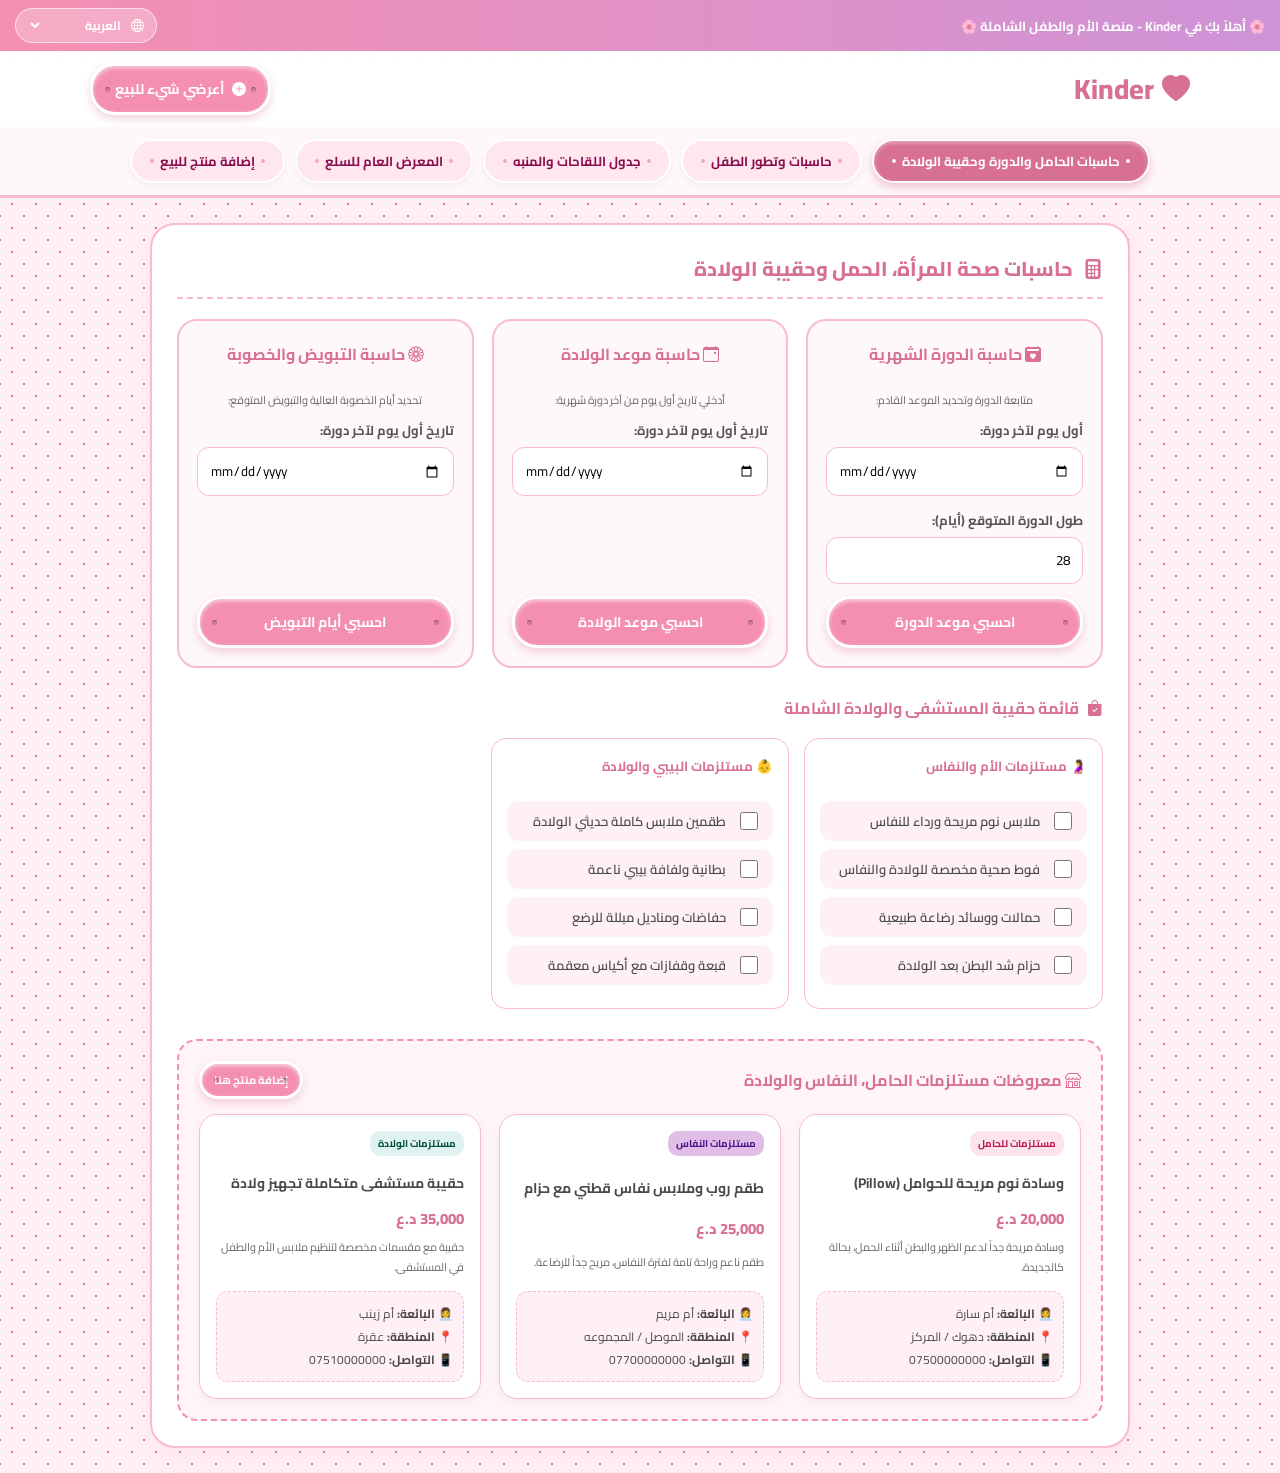
==== commit b782988f: "Update fmt.Println message from 'Hello' to 'Goodbye'" ====
--- a/index.html
+++ b/index.html
@@ -114,7 +114,7 @@
         }
         .nav-btn.active::before, .nav-btn.active::after { background-color: white; opacity: 0.9; }
 
-        .container { max-width: 950px; margin: 25px auto; padding: 0 15px; }
+        .container { max-width: 980px; margin: 25px auto; padding: 0 15px; }
 
         .tab-content {
             display: none; background: var(--card-bg); border-radius: 25px; padding: 25px;
@@ -138,11 +138,11 @@
             display: flex; align-items: center; gap: 8px;
         }
 
-        .tools-grid { display: grid; grid-template-columns: repeat(auto-fill, minmax(260px, 1fr)); gap: 20px; }
+        .tools-grid { display: grid; grid-template-columns: repeat(auto-fill, minmax(280px, 1fr)); gap: 18px; }
 
         .tool-card {
             background: #fff8fa; border: 2px solid var(--border-color); border-radius: 20px;
-            padding: 18px; text-align: center; transition: 0.2s;
+            padding: 18px; text-align: center; transition: 0.2s; display: flex; flex-direction: column; justify-content: space-between;
         }
 
         .form-group { margin-bottom: 12px; text-align: right; }
@@ -156,7 +156,7 @@
 
         .result-box {
             background: #e8f5e9; color: #2e7d32; padding: 12px; border-radius: 12px;
-            margin-top: 12px; font-weight: 700; font-size: 13px; display: none;
+            margin-top: 12px; font-weight: 700; font-size: 12px; display: none; line-height: 1.5;
         }
 
         /* كروت المعروضات المطوّرة */
@@ -170,6 +170,13 @@
             position: relative;
         }
 
+        .badge-tag {
+            padding:3px 8px; border-radius:10px; font-size:10px; font-weight:700; width:fit-content; margin-bottom: 6px;
+        }
+        .tag-preg { background: #fce4ec; color: #c2185b; }
+        .tag-postpartum { background: #e1bee7; color: #4a148c; }
+        .tag-birth { background: #e0f2f1; color: #004d40; }
+
         .seller-info-box {
             background: #fff0f5; padding: 10px; border-radius: 12px; margin-top: 10px;
             font-size: 12px; border: 1px dashed var(--border-color);
@@ -181,7 +188,7 @@
         }
         .checklist-item input { width: 18px; height: 18px; accent-color: var(--primary-dark); cursor: pointer; }
 
-        /* جدول اللقاحات المحدث */
+        /* جدول اللقاحات */
         .vaccine-table { width:100%; border-collapse:collapse; font-size:13px; }
         .vaccine-table th, .vaccine-table td { padding: 10px 12px; border-bottom: 1px solid var(--border-color); }
         .vaccine-table th { background: #f8bbd0; color: white; }
@@ -215,7 +222,7 @@
 
         <!-- أزرار الأقسام -->
         <nav class="main-nav">
-            <button class="nav-btn active" id="btn-calculatorsTab" onclick="openTab('calculatorsTab')"><span id="nav-1">حاسبات الحامل وحقيبة الولادة</span></button>
+            <button class="nav-btn active" id="btn-calculatorsTab" onclick="openTab('calculatorsTab')"><span id="nav-1">حاسبات الحامل والدورة وحقيبة الولادة</span></button>
             <button class="nav-btn" id="btn-babyToolsTab" onclick="openTab('babyToolsTab')"><span id="nav-2">حاسبات وتطور الطفل</span></button>
             <button class="nav-btn" id="btn-vaccinesTab" onclick="openTab('vaccinesTab')"><span id="nav-3">جدول اللقاحات والمنبه</span></button>
             <button class="nav-btn" id="btn-usedMarketTab" onclick="openTab('usedMarketTab')"><span id="nav-4">المعرض العام للسلع</span></button>
@@ -225,62 +232,126 @@
 
     <div class="container">
 
-        <!-- 1. قسم صحة الحامل وحقيبة الولادة -->
+        <!-- 1. قسم صحة الحامل والدورة الشهرية وحقيبة الولادة -->
         <section id="calculatorsTab" class="tab-content active">
-            <div class="section-title"><i class="bi bi-calculator-fill"></i> <span id="title-preg">صحة الحامل، التبويض وحقيبة الولادة</span></div>
+            <div class="section-title"><i class="bi bi-calculator-fill"></i> <span id="title-preg">حاسبات صحة المرأة، الحمل وحقيبة الولادة</span></div>
             
             <div class="tools-grid">
+                <!-- حاسبة الدورة الشهرية -->
                 <div class="tool-card">
-                    <h4 style="color:var(--primary-dark); margin-top:0;"><i class="bi bi-calendar-event"></i> <span id="c1-title">حاسبة موعد الولادة</span></h4>
-                    <p style="font-size:11px; color:#666; margin:8px 0;" id="c1-sub">أدخلي تاريخ أول يوم من آخر دورة شهرية:</p>
-                    <div class="form-group"><input type="date" id="lastPeriodDate"></div>
-                    <button class="sewing-btn" style="width:100%; justify-content:center;" onclick="calcPregnancy()"><span id="c1-btn">احسبي موعد الولادة</span></button>
-                    <div class="result-box" id="pregResult"></div>
-                </div>
-
+                    <div>
+                        <h4 style="color:var(--primary-dark); margin-top:0;"><i class="bi bi-calendar2-heart-fill"></i> <span id="c0-title">حاسبة الدورة الشهرية</span></h4>
+                        <p style="font-size:11px; color:#666; margin:8px 0;" id="c0-sub">متابعة الدورة وتحديد الموعد القادم:</p>
+                        <div class="form-group">
+                            <label>أول يوم لآخر دورة:</label>
+                            <input type="date" id="periodStartDate">
+                        </div>
+                        <div class="form-group">
+                            <label>طول الدورة المتوقع (أيام):</label>
+                            <input type="number" id="periodCycleDays" value="28" placeholder="28">
+                        </div>
+                    </div>
+                    <div>
+                        <button class="sewing-btn" style="width:100%; justify-content:center;" onclick="calcPeriod()"><span id="c0-btn">احسبي موعد الدورة</span></button>
+                        <div class="result-box" id="periodResult"></div>
+                    </div>
+                </div>
+
+                <!-- حاسبة موعد الولادة -->
                 <div class="tool-card">
-                    <h4 style="color:var(--primary-dark); margin-top:0;"><i class="bi bi-flower1"></i> <span id="c2-title">حاسبة التبويض والخصوبة</span></h4>
-                    <p style="font-size:11px; color:#666; margin:8px 0;" id="c2-sub">تحديد أيام الخصوبة العالية والتبويض المتوقع:</p>
-                    <div class="form-group"><input type="date" id="ovulationDate"></div>
-                    <button class="sewing-btn" style="width:100%; justify-content:center;" onclick="calcOvulation()"><span id="c2-btn">احسبي أيام التبويض</span></button>
-                    <div class="result-box" id="ovulationResult"></div>
-                </div>
-            </div>
-
+                    <div>
+                        <h4 style="color:var(--primary-dark); margin-top:0;"><i class="bi bi-calendar-event"></i> <span id="c1-title">حاسبة موعد الولادة</span></h4>
+                        <p style="font-size:11px; color:#666; margin:8px 0;" id="c1-sub">أدخلي تاريخ أول يوم من آخر دورة شهرية:</p>
+                        <div class="form-group">
+                            <label>تاريخ أول يوم لآخر دورة:</label>
+                            <input type="date" id="lastPeriodDate">
+                        </div>
+                    </div>
+                    <div>
+                        <button class="sewing-btn" style="width:100%; justify-content:center;" onclick="calcPregnancy()"><span id="c1-btn">احسبي موعد الولادة</span></button>
+                        <div class="result-box" id="pregResult"></div>
+                    </div>
+                </div>
+
+                <!-- حاسبة التبويض -->
+                <div class="tool-card">
+                    <div>
+                        <h4 style="color:var(--primary-dark); margin-top:0;"><i class="bi bi-flower1"></i> <span id="c2-title">حاسبة التبويض والخصوبة</span></h4>
+                        <p style="font-size:11px; color:#666; margin:8px 0;" id="c2-sub">تحديد أيام الخصوبة العالية والتبويض المتوقع:</p>
+                        <div class="form-group">
+                            <label>تاريخ أول يوم لآخر دورة:</label>
+                            <input type="date" id="ovulationDate">
+                        </div>
+                    </div>
+                    <div>
+                        <button class="sewing-btn" style="width:100%; justify-content:center;" onclick="calcOvulation()"><span id="c2-btn">احسبي أيام التبويض</span></button>
+                        <div class="result-box" id="ovulationResult"></div>
+                    </div>
+                </div>
+            </div>
+
+            <!-- حقيبة الولادة والمستشفى -->
             <div class="sub-title"><i class="bi bi-bag-check-fill"></i> <span id="bag-title">قائمة حقيبة المستشفى والولادة الشاملة</span></div>
             <div style="display:grid; grid-template-columns: repeat(auto-fill, minmax(280px, 1fr)); gap:15px;">
                 <div style="background:#fff; padding:15px; border-radius:15px; border:1px solid var(--border-color);">
-                    <h5 style="color:var(--primary-dark); margin-top:0;">🤰 <span id="bag-mother">مستلزمات الأم</span></h5>
-                    <div class="checklist-item"><input type="checkbox"> <span id="bm1">ملابس نوم مريحة وسهلة للرضاعة</span></div>
-                    <div class="checklist-item"><input type="checkbox"> <span id="bm2">فوط صحية مخصصة للولادة</span></div>
+                    <h5 style="color:var(--primary-dark); margin-top:0;">🤰 <span id="bag-mother">مستلزمات الأم والنفاس</span></h5>
+                    <div class="checklist-item"><input type="checkbox"> <span id="bm1">ملابس نوم مريحة ورداء للنفاس</span></div>
+                    <div class="checklist-item"><input type="checkbox"> <span id="bm2">فوط صحية مخصصة للولادة والنفاس</span></div>
                     <div class="checklist-item"><input type="checkbox"> <span id="bm3">حمالات ووسائد رضاعة طبيعية</span></div>
-                    <div class="checklist-item"><input type="checkbox"> <span id="bm4">أدوات العناية الشخصية والمرطب</span></div>
+                    <div class="checklist-item"><input type="checkbox"> <span id="bm4">حزام شد البطن بعد الولادة</span></div>
                 </div>
                 <div style="background:#fff; padding:15px; border-radius:15px; border:1px solid var(--border-color);">
-                    <h5 style="color:var(--primary-dark); margin-top:0;">👶 <span id="bag-baby">مستلزمات البيبي</span></h5>
+                    <h5 style="color:var(--primary-dark); margin-top:0;">👶 <span id="bag-baby">مستلزمات البيبي والولادة</span></h5>
                     <div class="checklist-item"><input type="checkbox"> <span id="bb1">طقمين ملابس كاملة حديثي الولادة</span></div>
                     <div class="checklist-item"><input type="checkbox"> <span id="bb2">بطانية ولفافة بيبي ناعمة</span></div>
                     <div class="checklist-item"><input type="checkbox"> <span id="bb3">حفاضات ومناديل مبللة للرضع</span></div>
-                    <div class="checklist-item"><input type="checkbox"> <span id="bb4">قبعة وقفازات صغيرة</span></div>
-                </div>
-            </div>
-
+                    <div class="checklist-item"><input type="checkbox"> <span id="bb4">قبعة وقفازات مع أكياس معقمة</span></div>
+                </div>
+            </div>
+
+            <!-- المعرض المصغر المنظم الملحق بالحمل + النفاس + الولادة -->
             <div class="market-section-box">
-                <div style="display:flex; justify-content:space-between; align-items:center; margin-bottom:15px;">
-                    <h4 style="margin:0; color:var(--primary-dark);"><i class="bi bi-shop"></i> <span id="m-preg-title">مستلزمات الحوامل والولادة المعروضة للبيع</span></h4>
+                <div style="display:flex; justify-content:space-between; align-items:center; margin-bottom:15px; flex-wrap:wrap; gap:10px;">
+                    <h4 style="margin:0; color:var(--primary-dark);"><i class="bi bi-shop"></i> <span id="m-preg-title">معروضات مستلزمات الحامل، النفاس والولادة</span></h4>
                     <button class="sewing-btn" style="font-size:11px; padding:6px 12px;" onclick="openTab('sellFormTab')"><span id="m-add-btn">إضافة منتج هنا</span></button>
                 </div>
                 <div class="tools-grid" id="pregnancyItemsList">
+                    <!-- سلع نموذجية منظمة -->
                     <div class="sell-item-card" data-cat="pregnancy">
-                        <span style="background:#e8f5e9; color:#2e7d32; padding:3px 8px; border-radius:10px; font-size:10px; font-weight:700; width:fit-content;">مستعمل بحالة كالجديد</span>
+                        <span class="badge-tag tag-preg">مستلزمات للحامل</span>
                         <h4 style="margin:8px 0; font-size:14px;">وسادة نوم مريحة للحوامل (Pillow)</h4>
                         <div style="font-weight:800; color:var(--primary-dark); font-size:15px;">20,000 د.ع</div>
+                        <p style="font-size:11px; color:#666; margin:4px 0;">وسادة مريحة جداً لدعم الظهر والبطن أثناء الحمل، بحالة كالجديدة.</p>
                         <div class="seller-info-box">
                             <div><strong>👩‍💼 البائعة:</strong> أم سارة</div>
                             <div><strong>📍 المنطقة:</strong> دهوك / المركز</div>
                             <div><strong>📱 التواصل:</strong> 07500000000</div>
                         </div>
                     </div>
+
+                    <div class="sell-item-card" data-cat="postpartum">
+                        <span class="badge-tag tag-postpartum">مستلزمات النفاس</span>
+                        <h4 style="margin:8px 0; font-size:14px;">طقم روب وملابس نفاس قطني مع حزام</h4>
+                        <div style="font-weight:800; color:var(--primary-dark); font-size:15px;">25,000 د.ع</div>
+                        <p style="font-size:11px; color:#666; margin:4px 0;">طقم ناعم وراحة تامة لفترة النفاس، مريح جداً للرضاعة.</p>
+                        <div class="seller-info-box">
+                            <div><strong>👩‍💼 البائعة:</strong> أم مريم</div>
+                            <div><strong>📍 المنطقة:</strong> الموصل / المجموعه</div>
+                            <div><strong>📱 التواصل:</strong> 07700000000</div>
+                        </div>
+                    </div>
+
+                    <div class="sell-item-card" data-cat="birth">
+                        <span class="badge-tag tag-birth">مستلزمات الولادة</span>
+                        <h4 style="margin:8px 0; font-size:14px;">حقيبة مستشفى متكاملة تجهيز ولادة</h4>
+                        <div style="font-weight:800; color:var(--primary-dark); font-size:15px;">35,000 د.ع</div>
+                        <p style="font-size:11px; color:#666; margin:4px 0;">حقيبة مع مقسمات مخصصة لتنظيم ملابس الأم والطفل في المستشفى.</p>
+                        <div class="seller-info-box">
+                            <div><strong>👩‍💼 البائعة:</strong> أم زينب</div>
+                            <div><strong>📍 المنطقة:</strong> عقرة</div>
+                            <div><strong>📱 التواصل:</strong> 07510000000</div>
+                        </div>
+                    </div>
                 </div>
             </div>
         </section>
@@ -291,28 +362,36 @@
             
             <div class="tools-grid">
                 <div class="tool-card">
-                    <h4 style="color:var(--primary-dark); margin-top:0;"><i class="bi bi-balloon-fill"></i> <span id="bc1-title">حاسبة عمر الطفل الدقيقة</span></h4>
-                    <div class="form-group">
-                        <label id="bc1-sub">تاريخ ميلاد الطفل:</label>
-                        <input type="date" id="babyBirthDate">
-                    </div>
-                    <button class="sewing-btn" style="width:100%; justify-content:center;" onclick="calcBabyAge()"><span id="bc1-btn">احسبي عمر طفلكِ</span></button>
-                    <div class="result-box" id="babyAgeResult"></div>
+                    <div>
+                        <h4 style="color:var(--primary-dark); margin-top:0;"><i class="bi bi-balloon-fill"></i> <span id="bc1-title">حاسبة عمر الطفل الدقيقة</span></h4>
+                        <div class="form-group">
+                            <label id="bc1-sub">تاريخ ميلاد الطفل:</label>
+                            <input type="date" id="babyBirthDate">
+                        </div>
+                    </div>
+                    <div>
+                        <button class="sewing-btn" style="width:100%; justify-content:center;" onclick="calcBabyAge()"><span id="bc1-btn">احسبي عمر طفلكِ</span></button>
+                        <div class="result-box" id="babyAgeResult"></div>
+                    </div>
                 </div>
 
                 <div class="tool-card">
-                    <h4 style="color:var(--primary-dark); margin-top:0;"><i class="bi bi-graph-up-arrow"></i> <span id="bc2-title">متابعة تطورات الطفل</span></h4>
-                    <div class="form-group">
-                        <label id="bc2-sub">اختر عمر الطفل الحالي:</label>
-                        <select id="babyStageSelect" onchange="showBabyStage()">
-                            <option value="">-- اختر العمر --</option>
-                            <option value="1">من شهر إلى 3 أشهر (الابتسامة والتركيز)</option>
-                            <option value="2">من 4 إلى 6 أشهر (التقلب والجلوس بمساعدة)</option>
-                            <option value="3">من 7 إلى 9 أشهر (الحبو والجلوس بمفرده)</option>
-                            <option value="4">من 10 إلى 12 شهر (الوقوف والخطوات الأولى)</option>
-                        </select>
-                    </div>
-                    <div class="result-box" id="babyStageResult"></div>
+                    <div>
+                        <h4 style="color:var(--primary-dark); margin-top:0;"><i class="bi bi-graph-up-arrow"></i> <span id="bc2-title">متابعة تطورات الطفل</span></h4>
+                        <div class="form-group">
+                            <label id="bc2-sub">اختر عمر الطفل الحالي:</label>
+                            <select id="babyStageSelect" onchange="showBabyStage()">
+                                <option value="">-- اختر العمر --</option>
+                                <option value="1">من شهر إلى 3 أشهر (الابتسامة والتركيز)</option>
+                                <option value="2">من 4 إلى 6 أشهر (التقلب والجلوس بمساعدة)</option>
+                                <option value="3">من 7 إلى 9 أشهر (الحبو والجلوس بمفرده)</option>
+                                <option value="4">من 10 إلى 12 شهر (الوقوف والخطوات الأولى)</option>
+                            </select>
+                        </div>
+                    </div>
+                    <div>
+                        <div class="result-box" id="babyStageResult"></div>
+                    </div>
                 </div>
             </div>
 
@@ -323,9 +402,10 @@
                 </div>
                 <div class="tools-grid" id="babyItemsList">
                     <div class="sell-item-card" data-cat="strollers">
-                        <span style="background:#e8f5e9; color:#2e7d32; padding:3px 8px; border-radius:10px; font-size:10px; font-weight:700; width:fit-content;">مستعمل بحالة ممتازة</span>
+                        <span class="badge-tag tag-birth">عربات ومقاعد</span>
                         <h4 style="margin:8px 0; font-size:14px;">عربة أطفال خفيفة قابلة للطي للسفر</h4>
                         <div style="font-weight:800; color:var(--primary-dark); font-size:15px;">45,000 د.ع</div>
+                        <p style="font-size:11px; color:#666; margin:4px 0;">ماركة ممتازة خفيفة الوزن ومناسبة للرحلات.</p>
                         <div class="seller-info-box">
                             <div><strong>👩‍💼 البائعة:</strong> أم إيلين</div>
                             <div><strong>📍 المنطقة:</strong> الموصل / الزهور</div>
@@ -366,7 +446,7 @@
                 <div class="result-box" id="vacResult"></div>
             </div>
 
-            <!-- الجدول المكتمل بالكامل -->
+            <!-- الجدول المكتمل -->
             <h4 style="color:var(--primary-dark);"><i class="bi bi-list-check"></i> <span id="vac-table-head">الجدول الوطني المعتمد للقاحات الأطفال</span></h4>
             <div style="overflow-x:auto;">
                 <table class="vaccine-table">
@@ -432,42 +512,44 @@
             </div>
         </section>
 
-        <!-- 4. المعرض العام للسلع (تصفية وأقسام مرنة) -->
+        <!-- 4. المعرض العام للسلع (التصنيف الشامل والتصفية المرنة) -->
         <section id="usedMarketTab" class="tab-content">
             <div class="section-title"><i class="bi bi-tag-fill"></i> <span id="m-all-title">المعرض العام والتسوق المرن</span></div>
             
-            <!-- أشرطة تصفية الأقسام -->
+            <!-- أشرطة تصفية الأقسام المحدثة -->
             <div style="display:flex; gap:8px; margin-bottom:20px; overflow-x:auto; padding-bottom:10px;">
                 <button class="sewing-btn" style="font-size:12px; padding:6px 14px;" onclick="filterMarket('all')">الكل</button>
-                <button class="sewing-btn" style="font-size:12px; padding:6px 14px; background:#ce93d8;" onclick="filterMarket('pregnancy')">مستلزمات حمل</button>
+                <button class="sewing-btn" style="font-size:12px; padding:6px 14px; background:#ce93d8;" onclick="filterMarket('pregnancy')">مستلزمات للحامل</button>
+                <button class="sewing-btn" style="font-size:12px; padding:6px 14px; background:#ce93d8;" onclick="filterMarket('postpartum')">مستلزمات النفاس</button>
+                <button class="sewing-btn" style="font-size:12px; padding:6px 14px; background:#ce93d8;" onclick="filterMarket('birth')">مستلزمات الولادة</button>
                 <button class="sewing-btn" style="font-size:12px; padding:6px 14px; background:#ce93d8;" onclick="filterMarket('strollers')">عربات ومقاعد</button>
                 <button class="sewing-btn" style="font-size:12px; padding:6px 14px; background:#ce93d8;" onclick="filterMarket('clothes')">ملابس وأحذية</button>
-                <button class="sewing-btn" style="font-size:12px; padding:6px 14px; background:#ce93d8;" onclick="filterMarket('toys')">ألعاب ومستلزمات تعليمية</button>
-                <button class="sewing-btn" style="font-size:12px; padding:6px 14px; background:#ce93d8;" onclick="filterMarket('furniture')">أثاث وغرف أطفال</button>
+                <button class="sewing-btn" style="font-size:12px; padding:6px 14px; background:#ce93d8;" onclick="filterMarket('toys')">ألعاب ومستلزمات</button>
             </div>
 
             <div class="tools-grid" id="allMarketItemsList">
-                <!-- يتم استدعاء المنتجات تلقائياً -->
+                <!-- يتم استدعاء المنتجات تلقائياً عند الدخول -->
             </div>
         </section>
 
-        <!-- 5. قسم إضافة منتج للبيع مطور مع كافة التفاصيل -->
+        <!-- 5. قسم إضافة منتج للبيع -->
         <section id="sellFormTab" class="tab-content">
             <div class="section-title"><i class="bi bi-shop"></i> <span id="form-head">أعلني عن منتجكِ واعرضيه للبيع</span></div>
             <form onsubmit="postItemForSale(event)">
                 <div style="display:grid; grid-template-columns: 1fr 1fr; gap:15px;">
                     <div class="form-group">
                         <label id="lbl-title">اسم السلعة / المنتج *</label>
-                        <input type="text" id="sellTitle" required placeholder="مثال: سرير خشبي / عربة أطفال">
+                        <input type="text" id="sellTitle" required placeholder="مثال: وسادة حمل / طقم نفاس / عربة">
                     </div>
                     <div class="form-group">
                         <label id="lbl-cat">تصنيف السلعة *</label>
                         <select id="sellCategory" required>
-                            <option value="pregnancy">مستلزمات وحقيبة الحمل والولادة</option>
+                            <option value="pregnancy">مستلزمات الحامل</option>
+                            <option value="postpartum">مستلزمات النفاس</option>
+                            <option value="birth">مستلزمات وتجهيز الولادة</option>
                             <option value="strollers">عربات، كارسيت ومقاعد</option>
                             <option value="clothes">ملابس وأحذية بيبي وأطفال</option>
                             <option value="toys">ألعاب ومستلزمات تعليمية</option>
-                            <option value="furniture">أثاث وديكور غرف الأطفال</option>
                         </select>
                     </div>
                 </div>
@@ -475,7 +557,7 @@
                 <div style="display:grid; grid-template-columns: 1fr 1fr; gap:15px;">
                     <div class="form-group">
                         <label id="lbl-price">السعر المطلوب (دينار) *</label>
-                        <input type="number" id="sellPrice" required placeholder="مثال: 35000">
+                        <input type="number" id="sellPrice" required placeholder="مثال: 25000">
                     </div>
                     <div class="form-group">
                         <label id="lbl-cond">حالة المنتج *</label>
@@ -517,16 +599,17 @@
     </div>
 
     <script>
-        // قاموس ترجمة وتفعيل اللغات الثلاث
+        // قاموس اللغات الثلاث (العربية، الكردية، الإنجليزية)
         const translations = {
             ar: {
                 welcome: "🌸 أهلاً بكِ في Kinder - منصة الأم والطفل الشاملة 🌸",
                 sellBtnTop: "أعرضي شيء للبيع",
-                nav1: "حاسبات الحامل وحقيبة الولادة", nav2: "حاسبات وتطور الطفل", nav3: "جدول اللقاحات والمنبه", nav4: "المعرض العام للسلع", nav5: "إضافة منتج للبيع",
-                titlePreg: "صحة الحامل، التبويض وحقيبة الولادة",
+                nav1: "حاسبات الحامل والدورة وحقيبة الولادة", nav2: "حاسبات وتطور الطفل", nav3: "جدول اللقاحات والمنبه", nav4: "المعرض العام للسلع", nav5: "إضافة منتج للبيع",
+                titlePreg: "حاسبات صحة المرأة، الحمل وحقيبة الولادة",
+                c0Title: "حاسبة الدورة الشهرية", c0Sub: "متابعة الدورة وتحديد الموعد القادم:", c0Btn: "احسبي موعد الدورة",
                 c1Title: "حاسبة موعد الولادة", c1Sub: "أدخلي تاريخ أول يوم من آخر دورة شهرية:", c1Btn: "احسبي موعد الولادة",
                 c2Title: "حاسبة التبويض والخصوبة", c2Sub: "تحديد أيام الخصوبة العالية والتبويض المتوقع:", c2Btn: "احسبي أيام التبويض",
-                bagTitle: "قائمة حقيبة المستشفى والولادة الشاملة", bagMother: "مستلزمات الأم", bagBaby: "مستلزمات البيبي",
+                bagTitle: "قائمة حقيبة المستشفى والولادة الشاملة", bagMother: "مستلزمات الأم والنفاس", bagBaby: "مستلزمات البيبي والولادة",
                 vacTitle: "جدول اللقاحات الكامل وأداة التنبيه", vacAlarmTitle: "منبه مواعيد لقاحات طفلكِ",
                 vacDateLbl: "تاريخ ميلاد الطفل:", vacSelectLbl: "حدد الجرعة القادمة:", vacCalcBtn: "حساب موعد اللقاح القادم",
                 vacTableHead: "الجدول الوطني المعتمد للقاحات الأطفال",
@@ -535,11 +618,12 @@
             ku: {
                 welcome: "🌸 بێخێر بێن بۆ Kinder - پلاتفۆڕما دایک و زارۆکان 🌸",
                 sellBtnTop: "تشته‌كی بفروشه",
-                nav1: "حساباتا دووگیانیێ", nav2: "گەشەکرنا زارۆکی", nav3: "جەدولێ کوتانێ (ڤاکسین)", nav4: "پیشانگەها گشتی", nav5: "زێدەکرنا تشتان",
-                titlePreg: "ساخلەمیا دووگیانیێ و کيسکێ نەخۆشخانێ",
+                nav1: "حساباتا دووگیانیێ و سوڕا هەیڤانە", nav2: "گەشەکرنا زارۆکی", nav3: "جەدولێ کوتانێ (ڤاکسین)", nav4: "پیشانگەها گشتی", nav5: "زێدەکرنا تشتان",
+                titlePreg: "ساخلەمیا ئافرەتێ، دووگیانیێ و كيسکێ نەخۆشخانێ",
+                c0Title: "حسابکرنا سوڕا هەیڤانە", c0Sub: "دیارکرنا ژڤانێ سوڕا بهێت:", c0Btn: "حساب بکه",
                 c1Title: "حسابکرنا دەمێ ژدایکبوونێ", c1Sub: "مێژووا ئێکەم ڕۆژا دوماهیک خولا هەیڤانە بنڤێسه:", c1Btn: "حساب بکه",
                 c2Title: "حسابکرنا ڕۆژێن پیتاندنێ", c2Sub: "دیارکرنا ڕۆژێن پیتاندنێ:", c2Btn: "دیاربکه",
-                bagTitle: "لیستا تشتێن پێدڤی بۆ نەخۆشخانێ", bagMother: "پێدڤیێن دایکێ", bagBaby: "پێدڤیێن زارۆکی",
+                bagTitle: "لیستا تشتێن پێدڤی بۆ نەخۆشخانێ", bagMother: "پێدڤیێن دایکێ و چلەیێ", bagBaby: "پێدڤیێن زارۆکی",
                 vacTitle: "جەدولێ کوتانێ و ئاگەهدارکەر", vacAlarmTitle: "ئاگەهدارکەرا ژڤانێن کوتانێ",
                 vacDateLbl: "مێژووا ژدایکبوونا زارۆکی:", vacSelectLbl: "ژڤانێ بهێت هەلبژێره:", vacCalcBtn: "حسابکرنا ژڤانی",
                 vacTableHead: "جەدولێ نیشتمانی یێ کوتانا زارۆکان",
@@ -548,11 +632,12 @@
             en: {
                 welcome: "🌸 Welcome to Kinder - Mother & Baby Platform 🌸",
                 sellBtnTop: "Sell an Item",
-                nav1: "Pregnancy & Hospital Bag", nav2: "Baby Growth & Calculators", nav3: "Vaccination & Alarm", nav4: "General Market", nav5: "Add Product",
-                titlePreg: "Pregnancy Health & Hospital Bag",
+                nav1: "Pregnancy, Period & Hospital Bag", nav2: "Baby Growth & Calculators", nav3: "Vaccination & Alarm", nav4: "General Market", nav5: "Add Product",
+                titlePreg: "Women's Health, Pregnancy & Hospital Bag",
+                c0Title: "Period Tracker", c0Sub: "Track cycle and next expected date:", c0Btn: "Calculate Period",
                 c1Title: "Due Date Calculator", c1Sub: "Enter first day of your last period:", c1Btn: "Calculate Due Date",
                 c2Title: "Ovulation Calculator", c2Sub: "Estimate your fertility days:", c2Btn: "Calculate Fertility",
-                bagTitle: "Hospital Bag Checklist", bagMother: "Mother Needs", bagBaby: "Baby Needs",
+                bagTitle: "Hospital Bag Checklist", bagMother: "Mother & Postpartum Needs", bagBaby: "Baby & Delivery Needs",
                 vacTitle: "Complete Vaccine Schedule & Reminder", vacAlarmTitle: "Baby Vaccine Schedule Alarm",
                 vacDateLbl: "Baby's Birth Date:", vacSelectLbl: "Select Next Dose:", vacCalcBtn: "Calculate Vaccine Date",
                 vacTableHead: "National Child Immunization Schedule",
@@ -572,6 +657,9 @@
             document.getElementById('nav-4').innerText = t.nav4;
             document.getElementById('nav-5').innerText = t.nav5;
             document.getElementById('title-preg').innerText = t.titlePreg;
+            document.getElementById('c0-title').innerText = t.c0Title;
+            document.getElementById('c0-sub').innerText = t.c0Sub;
+            document.getElementById('c0-btn').innerText = t.c0Btn;
             document.getElementById('c1-title').innerText = t.c1Title;
             document.getElementById('c1-sub').innerText = t.c1Sub;
             document.getElementById('c1-btn').innerText = t.c1Btn;
@@ -603,6 +691,26 @@
             if(tabId === 'usedMarketTab') refreshAllMarket();
         }
 
+        /* حاسبة الدورة الشهرية */
+        function calcPeriod() {
+            const dateVal = document.getElementById('periodStartDate').value;
+            const cycleDays = parseInt(document.getElementById('periodCycleDays').value) || 28;
+            if(!dateVal) return alert('الرجاء اختيار تاريخ الدورة الأخيرة!');
+            
+            let nextPeriod = new Date(dateVal);
+            nextPeriod.setDate(nextPeriod.getDate() + cycleDays);
+            
+            let ovulationDay = new Date(nextPeriod);
+            ovulationDay.setDate(ovulationDay.getDate() - 14);
+
+            const res = document.getElementById('periodResult');
+            res.style.display = 'block';
+            res.innerHTML = `
+                📅 <strong>موعد الدورة القادمة المتوقع:</strong> ${nextPeriod.toISOString().split('T')[0]} <br>
+                ✨ <strong>يوم التبويض المتوقع:</strong> ${ovulationDay.toISOString().split('T')[0]}
+            `;
+        }
+
         /* حاسبة موعد الولادة والتبويض */
         function calcPregnancy() {
             const dateVal = document.getElementById('lastPeriodDate').value;
@@ -677,10 +785,16 @@
             const city = document.getElementById('sellerCity').value;
             const desc = document.getElementById('sellDesc').value;
 
+            let badgeClass = 'tag-preg';
+            let badgeText = 'مستلزمات للحامل';
+            if(category === 'postpartum') { badgeClass = 'tag-postpartum'; badgeText = 'مستلزمات النفاس'; }
+            if(category === 'birth') { badgeClass = 'tag-birth'; badgeText = 'مستلزمات الولادة'; }
+
             const cardHtml = `
                 <div class="sell-item-card" data-cat="${category}">
-                    <span style="background:#e8f5e9; color:#2e7d32; padding:3px 8px; border-radius:10px; font-size:10px; font-weight:700; width:fit-content;">${condition}</span>
-                    <h4 style="margin:8px 0; font-size:14px;">${title}</h4>
+                    <span class="badge-tag ${badgeClass}">${badgeText}</span>
+                    <span style="background:#e8f5e9; color:#2e7d32; padding:3px 8px; border-radius:10px; font-size:10px; font-weight:700; width:fit-content; margin-bottom:4px;">${condition}</span>
+                    <h4 style="margin:6px 0; font-size:14px;">${title}</h4>
                     <div style="font-weight:800; color:var(--primary-dark); font-size:15px;">${parseInt(price).toLocaleString()} د.ع</div>
                     <p style="font-size:11px; color:#666; margin:4px 0;">${desc}</p>
                     <div class="seller-info-box">
@@ -691,7 +805,7 @@
                 </div>
             `;
 
-            if(category === 'pregnancy') {
+            if(category === 'pregnancy' || category === 'postpartum' || category === 'birth') {
                 document.getElementById('pregnancyItemsList').insertAdjacentHTML('afterbegin', cardHtml);
                 openTab('calculatorsTab');
             } else {
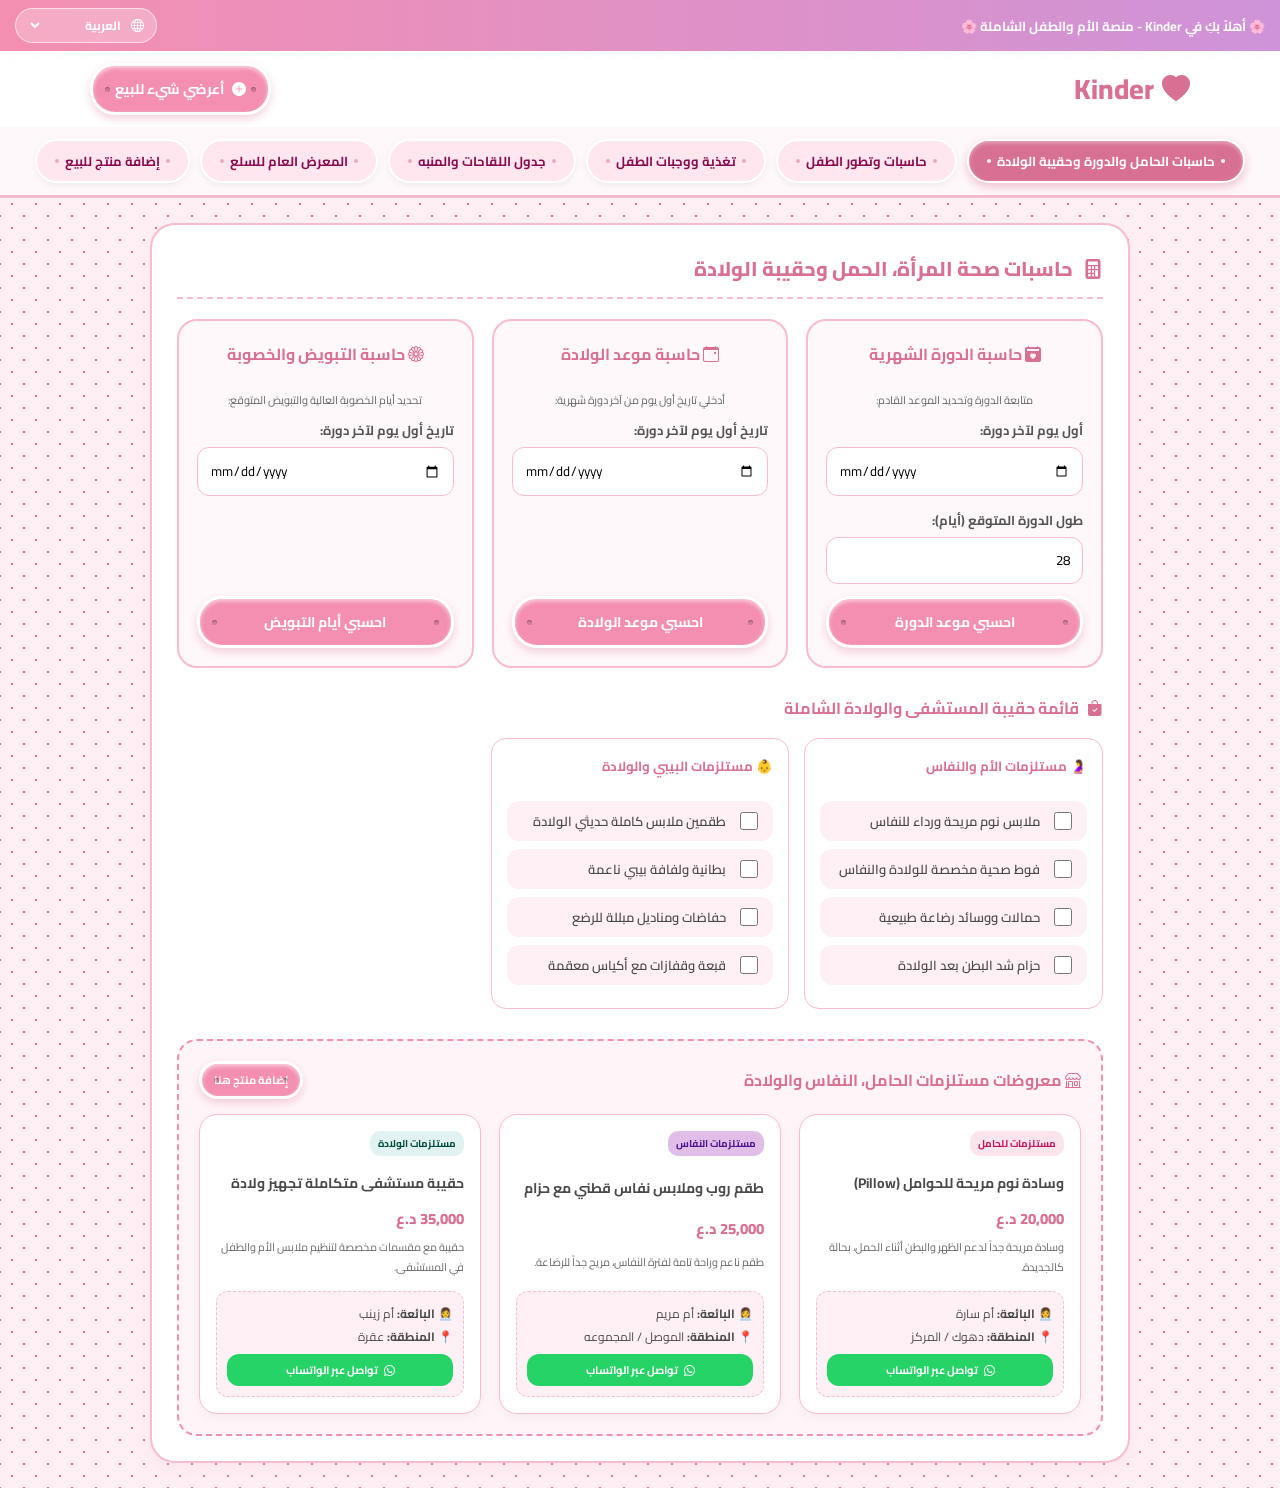
==== commit e86d4125: "Update print statement from 'Hello' to 'Goodbye'" ====
--- a/index.html
+++ b/index.html
@@ -28,7 +28,6 @@
             margin: 0; padding: 0;
         }
 
-        /* الشريط العلوي المستقل للغات */
         .top-banner {
             background: linear-gradient(90deg, #f48fb1, #ce93d8);
             color: white; padding: 8px 15px; font-size: 13px; font-weight: 700;
@@ -62,7 +61,6 @@
 
         .brand-logo { font-size: 28px; font-weight: 800; color: var(--primary-dark); text-decoration: none; display: flex; align-items: center; gap: 8px; }
 
-        /* تصميم أزرار الخياطة والدبابيس المجسمة */
         .sewing-btn {
             position: relative;
             display: inline-flex; align-items: center; justify-content: center; gap: 8px;
@@ -87,7 +85,6 @@
             box-shadow: inset 0 2px 4px rgba(255,255,255,0.8), 0 6px 12px rgba(216, 112, 147, 0.4);
         }
 
-        /* شريط التنقل الرئيسي */
         .main-nav {
             display: flex; gap: 10px; justify-content: center; background: #fff8fa; padding: 12px 10px;
             border-bottom: 1px solid var(--border-color); overflow-x: auto;
@@ -159,7 +156,6 @@
             margin-top: 12px; font-weight: 700; font-size: 12px; display: none; line-height: 1.5;
         }
 
-        /* كروت المعروضات المطوّرة */
         .market-section-box {
             background: #fff5f8; border: 2px dashed var(--btn-pink); border-radius: 20px; padding: 20px; margin-top: 30px;
         }
@@ -182,13 +178,18 @@
             font-size: 12px; border: 1px dashed var(--border-color);
         }
 
+        .whatsapp-btn {
+            display: inline-flex; align-items: center; justify-content: center; gap: 6px;
+            background: #25d366; color: white; border: none; padding: 6px 12px; border-radius: 12px;
+            font-weight: 700; font-size: 11px; text-decoration: none; margin-top: 6px; width: 100%; box-sizing: border-box;
+        }
+
         .checklist-item {
             display: flex; align-items: center; gap: 10px; padding: 8px 12px; background: #fff0f5;
             border-radius: 12px; margin-bottom: 8px; font-size: 13px; font-weight: 600;
         }
         .checklist-item input { width: 18px; height: 18px; accent-color: var(--primary-dark); cursor: pointer; }
 
-        /* جدول اللقاحات */
         .vaccine-table { width:100%; border-collapse:collapse; font-size:13px; }
         .vaccine-table th, .vaccine-table td { padding: 10px 12px; border-bottom: 1px solid var(--border-color); }
         .vaccine-table th { background: #f8bbd0; color: white; }
@@ -220,10 +221,10 @@
             </div>
         </div>
 
-        <!-- أزرار الأقسام -->
         <nav class="main-nav">
             <button class="nav-btn active" id="btn-calculatorsTab" onclick="openTab('calculatorsTab')"><span id="nav-1">حاسبات الحامل والدورة وحقيبة الولادة</span></button>
             <button class="nav-btn" id="btn-babyToolsTab" onclick="openTab('babyToolsTab')"><span id="nav-2">حاسبات وتطور الطفل</span></button>
+            <button class="nav-btn" id="btn-babyFoodTab" onclick="openTab('babyFoodTab')"><span id="nav-food">تغذية ووجبات الطفل</span></button>
             <button class="nav-btn" id="btn-vaccinesTab" onclick="openTab('vaccinesTab')"><span id="nav-3">جدول اللقاحات والمنبه</span></button>
             <button class="nav-btn" id="btn-usedMarketTab" onclick="openTab('usedMarketTab')"><span id="nav-4">المعرض العام للسلع</span></button>
             <button class="nav-btn" id="btn-sellFormTab" onclick="openTab('sellFormTab')"><span id="nav-5">إضافة منتج للبيع</span></button>
@@ -243,11 +244,11 @@
                         <h4 style="color:var(--primary-dark); margin-top:0;"><i class="bi bi-calendar2-heart-fill"></i> <span id="c0-title">حاسبة الدورة الشهرية</span></h4>
                         <p style="font-size:11px; color:#666; margin:8px 0;" id="c0-sub">متابعة الدورة وتحديد الموعد القادم:</p>
                         <div class="form-group">
-                            <label>أول يوم لآخر دورة:</label>
+                            <label id="lbl-c0-date">أول يوم لآخر دورة:</label>
                             <input type="date" id="periodStartDate">
                         </div>
                         <div class="form-group">
-                            <label>طول الدورة المتوقع (أيام):</label>
+                            <label id="lbl-c0-days">طول الدورة المتوقع (أيام):</label>
                             <input type="number" id="periodCycleDays" value="28" placeholder="28">
                         </div>
                     </div>
@@ -263,7 +264,7 @@
                         <h4 style="color:var(--primary-dark); margin-top:0;"><i class="bi bi-calendar-event"></i> <span id="c1-title">حاسبة موعد الولادة</span></h4>
                         <p style="font-size:11px; color:#666; margin:8px 0;" id="c1-sub">أدخلي تاريخ أول يوم من آخر دورة شهرية:</p>
                         <div class="form-group">
-                            <label>تاريخ أول يوم لآخر دورة:</label>
+                            <label id="lbl-c1-date">تاريخ أول يوم لآخر دورة:</label>
                             <input type="date" id="lastPeriodDate">
                         </div>
                     </div>
@@ -279,7 +280,7 @@
                         <h4 style="color:var(--primary-dark); margin-top:0;"><i class="bi bi-flower1"></i> <span id="c2-title">حاسبة التبويض والخصوبة</span></h4>
                         <p style="font-size:11px; color:#666; margin:8px 0;" id="c2-sub">تحديد أيام الخصوبة العالية والتبويض المتوقع:</p>
                         <div class="form-group">
-                            <label>تاريخ أول يوم لآخر دورة:</label>
+                            <label id="lbl-c2-date">تاريخ أول يوم لآخر دورة:</label>
                             <input type="date" id="ovulationDate">
                         </div>
                     </div>
@@ -309,14 +310,13 @@
                 </div>
             </div>
 
-            <!-- المعرض المصغر المنظم الملحق بالحمل + النفاس + الولادة -->
+            <!-- المعرض المصغر الملحق -->
             <div class="market-section-box">
                 <div style="display:flex; justify-content:space-between; align-items:center; margin-bottom:15px; flex-wrap:wrap; gap:10px;">
                     <h4 style="margin:0; color:var(--primary-dark);"><i class="bi bi-shop"></i> <span id="m-preg-title">معروضات مستلزمات الحامل، النفاس والولادة</span></h4>
                     <button class="sewing-btn" style="font-size:11px; padding:6px 12px;" onclick="openTab('sellFormTab')"><span id="m-add-btn">إضافة منتج هنا</span></button>
                 </div>
                 <div class="tools-grid" id="pregnancyItemsList">
-                    <!-- سلع نموذجية منظمة -->
                     <div class="sell-item-card" data-cat="pregnancy">
                         <span class="badge-tag tag-preg">مستلزمات للحامل</span>
                         <h4 style="margin:8px 0; font-size:14px;">وسادة نوم مريحة للحوامل (Pillow)</h4>
@@ -325,7 +325,7 @@
                         <div class="seller-info-box">
                             <div><strong>👩‍💼 البائعة:</strong> أم سارة</div>
                             <div><strong>📍 المنطقة:</strong> دهوك / المركز</div>
-                            <div><strong>📱 التواصل:</strong> 07500000000</div>
+                            <a href="https://wa.me/9647500000000" target="_blank" class="whatsapp-btn"><i class="bi bi-whatsapp"></i> تواصل عبر الواتساب</a>
                         </div>
                     </div>
 
@@ -337,7 +337,7 @@
                         <div class="seller-info-box">
                             <div><strong>👩‍💼 البائعة:</strong> أم مريم</div>
                             <div><strong>📍 المنطقة:</strong> الموصل / المجموعه</div>
-                            <div><strong>📱 التواصل:</strong> 07700000000</div>
+                            <a href="https://wa.me/9647700000000" target="_blank" class="whatsapp-btn"><i class="bi bi-whatsapp"></i> تواصل عبر الواتساب</a>
                         </div>
                     </div>
 
@@ -349,7 +349,7 @@
                         <div class="seller-info-box">
                             <div><strong>👩‍💼 البائعة:</strong> أم زينب</div>
                             <div><strong>📍 المنطقة:</strong> عقرة</div>
-                            <div><strong>📱 التواصل:</strong> 07510000000</div>
+                            <a href="https://wa.me/9647510000000" target="_blank" class="whatsapp-btn"><i class="bi bi-whatsapp"></i> تواصل عبر الواتساب</a>
                         </div>
                     </div>
                 </div>
@@ -358,9 +358,10 @@
 
         <!-- 2. قسم حاسبات وتطور الطفل -->
         <section id="babyToolsTab" class="tab-content">
-            <div class="section-title"><i class="bi bi-emoji-smile-fill"></i> <span id="title-baby">حاسبات عمر الطفل ومراحل التطور</span></div>
+            <div class="section-title"><i class="bi bi-emoji-smile-fill"></i> <span id="title-baby">حاسبات عمر الطفل وتتبع النمو الطبيعي</span></div>
             
             <div class="tools-grid">
+                <!-- حاسبة العمر -->
                 <div class="tool-card">
                     <div>
                         <h4 style="color:var(--primary-dark); margin-top:0;"><i class="bi bi-balloon-fill"></i> <span id="bc1-title">حاسبة عمر الطفل الدقيقة</span></h4>
@@ -375,6 +376,26 @@
                     </div>
                 </div>
 
+                <!-- حاسبة الوزن والطول المثالي -->
+                <div class="tool-card">
+                    <div>
+                        <h4 style="color:var(--primary-dark); margin-top:0;"><i class="bi bi-speedometer"></i> <span id="growth-title">حاسبة الوزن والطول الطبيعي</span></h4>
+                        <div class="form-group">
+                            <label id="lbl-growth-age">عمر الطفل (بالأشهر):</label>
+                            <input type="number" id="babyAgeMonths" placeholder="مثال: 6">
+                        </div>
+                        <div class="form-group">
+                            <label id="lbl-growth-weight">الوزن الحالي (كغم):</label>
+                            <input type="number" step="0.1" id="babyWeight" placeholder="مثال: 7.5">
+                        </div>
+                    </div>
+                    <div>
+                        <button class="sewing-btn" style="width:100%; justify-content:center;" onclick="calcGrowth()"><span id="btn-growth-calc">فحص معدل النمو</span></button>
+                        <div class="result-box" id="growthResult"></div>
+                    </div>
+                </div>
+
+                <!-- مراحل التطور -->
                 <div class="tool-card">
                     <div>
                         <h4 style="color:var(--primary-dark); margin-top:0;"><i class="bi bi-graph-up-arrow"></i> <span id="bc2-title">متابعة تطورات الطفل</span></h4>
@@ -382,10 +403,10 @@
                             <label id="bc2-sub">اختر عمر الطفل الحالي:</label>
                             <select id="babyStageSelect" onchange="showBabyStage()">
                                 <option value="">-- اختر العمر --</option>
-                                <option value="1">من شهر إلى 3 أشهر (الابتسامة والتركيز)</option>
-                                <option value="2">من 4 إلى 6 أشهر (التقلب والجلوس بمساعدة)</option>
-                                <option value="3">من 7 إلى 9 أشهر (الحبو والجلوس بمفرده)</option>
-                                <option value="4">من 10 إلى 12 شهر (الوقوف والخطوات الأولى)</option>
+                                <option value="1">من شهر إلى 3 أشهر</option>
+                                <option value="2">من 4 إلى 6 أشهر</option>
+                                <option value="3">من 7 إلى 9 أشهر</option>
+                                <option value="4">من 10 إلى 12 شهر</option>
                             </select>
                         </div>
                     </div>
@@ -409,18 +430,61 @@
                         <div class="seller-info-box">
                             <div><strong>👩‍💼 البائعة:</strong> أم إيلين</div>
                             <div><strong>📍 المنطقة:</strong> الموصل / الزهور</div>
-                            <div><strong>📱 التواصل:</strong> 07700000000</div>
+                            <a href="https://wa.me/9647700000000" target="_blank" class="whatsapp-btn"><i class="bi bi-whatsapp"></i> تواصل عبر الواتساب</a>
                         </div>
                     </div>
                 </div>
             </div>
         </section>
 
-        <!-- 3. قسم جدول اللقاحات الكامل والمنبه -->
+        <!-- 3. قسم تغذية ووجبات الطفل المضاف حديثاً -->
+        <section id="babyFoodTab" class="tab-content">
+            <div class="section-title"><i class="bi bi-apple"></i> <span id="food-title">جدول ودليل تغذية الطفل والوجبات الصلبة</span></div>
+            
+            <div style="overflow-x:auto;">
+                <table class="vaccine-table">
+                    <thead>
+                        <tr>
+                            <th id="ft-1">المرحلة العمرية</th>
+                            <th id="ft-2">الأطعمة المسموحة والتوصيات</th>
+                            <th id="ft-3">قوام الوجبة</th>
+                            <th id="ft-4">ممنوعات مهمة ⚠️</th>
+                        </tr>
+                    </thead>
+                    <tbody>
+                        <tr>
+                            <td><strong>من 0 إلى 6 أشهر</strong></td>
+                            <td id="fd1">الرضاعة الطبيعية المطلقة أو الحليب الاصطناعي المخصص.</td>
+                            <td>سائل تماماً</td>
+                            <td id="fd2">يمنع إدخال أي طعام صلب أو ماء قبل تمام الشهر السادس.</td>
+                        </tr>
+                        <tr>
+                            <td><strong>من 6 إلى 8 أشهر</strong></td>
+                            <td id="fd3">خضار مهروسة (كوسة، جزر، بطاطا حلوة)، فواكه (تفاح، موز)، وسيريال الأرز.</td>
+                            <td>مهروس ناعم جداً بدون تكتلات</td>
+                            <td id="fd4">العسل، الملح، السكر، والحليب البقري التازج.</td>
+                        </tr>
+                        <tr>
+                            <td><strong>من 9 إلى 11 شهر</strong></td>
+                            <td id="fd5">صفار البيض، صفار الدجاج، دجاج مهروس، صفار الحبوب، والزبادي الكامل الدسم.</td>
+                            <td>مهروس سميك / قطع صغيرة جداً لينة</td>
+                            <td id="fd6">المكسرات الكاملة، العنب الكامل، والأطعمة القاسية لتجنب الاختناق.</td>
+                        </tr>
+                        <tr>
+                            <td><strong>عمر سنة (12 شهر+)</strong></td>
+                            <td id="fd7">طعام العائلة العادي (مع تخفيف الملح والتوابل)، بيض كامل، وحليب بقري كامل الدسم.</td>
+                            <td>قطع طعام العائلة المقطعة طرياً</td>
+                            <td id="fd8">الأطعمة المصنعة والسكريات المضافة والمشروبات الغازية.</td>
+                        </tr>
+                    </tbody>
+                </table>
+            </div>
+        </section>
+
+        <!-- 4. قسم جدول اللقاحات والمنبه -->
         <section id="vaccinesTab" class="tab-content">
             <div class="section-title"><i class="bi bi-shield-plus"></i> <span id="vac-title">جدول اللقاحات الكامل وأداة التنبيه</span></div>
 
-            <!-- أداة منبه اللقاحات -->
             <div class="tool-card" style="margin-bottom: 25px; background: #fff5f8;">
                 <h4 style="color:var(--primary-dark); margin-top:0;"><i class="bi bi-bell-fill"></i> <span id="vac-alarm-title">منبه مواعيد لقاحات طفلكِ</span></h4>
                 <div style="display:grid; grid-template-columns: repeat(auto-fit, minmax(200px, 1fr)); gap:12px;">
@@ -446,7 +510,6 @@
                 <div class="result-box" id="vacResult"></div>
             </div>
 
-            <!-- الجدول المكتمل -->
             <h4 style="color:var(--primary-dark);"><i class="bi bi-list-check"></i> <span id="vac-table-head">الجدول الوطني المعتمد للقاحات الأطفال</span></h4>
             <div style="overflow-x:auto;">
                 <table class="vaccine-table">
@@ -512,11 +575,10 @@
             </div>
         </section>
 
-        <!-- 4. المعرض العام للسلع (التصنيف الشامل والتصفية المرنة) -->
+        <!-- 5. المعرض العام للسلع -->
         <section id="usedMarketTab" class="tab-content">
             <div class="section-title"><i class="bi bi-tag-fill"></i> <span id="m-all-title">المعرض العام والتسوق المرن</span></div>
             
-            <!-- أشرطة تصفية الأقسام المحدثة -->
             <div style="display:flex; gap:8px; margin-bottom:20px; overflow-x:auto; padding-bottom:10px;">
                 <button class="sewing-btn" style="font-size:12px; padding:6px 14px;" onclick="filterMarket('all')">الكل</button>
                 <button class="sewing-btn" style="font-size:12px; padding:6px 14px; background:#ce93d8;" onclick="filterMarket('pregnancy')">مستلزمات للحامل</button>
@@ -528,11 +590,10 @@
             </div>
 
             <div class="tools-grid" id="allMarketItemsList">
-                <!-- يتم استدعاء المنتجات تلقائياً عند الدخول -->
             </div>
         </section>
 
-        <!-- 5. قسم إضافة منتج للبيع -->
+        <!-- 6. قسم إضافة منتج للبيع -->
         <section id="sellFormTab" class="tab-content">
             <div class="section-title"><i class="bi bi-shop"></i> <span id="form-head">أعلني عن منتجكِ واعرضيه للبيع</span></div>
             <form onsubmit="postItemForSale(event)">
@@ -569,20 +630,19 @@
                     </div>
                 </div>
 
-                <!-- معلومات البائع التفصيلية -->
                 <div style="background:#fff0f5; padding:15px; border-radius:15px; border:1px dashed var(--border-color); margin-bottom:15px;">
                     <h5 style="margin:0 0 10px 0; color:var(--primary-dark);"><i class="bi bi-person-lines-fill"></i> معلومات البائع والتواصل</h5>
                     <div style="display:grid; grid-template-columns: repeat(auto-fit, minmax(200px, 1fr)); gap:12px;">
                         <div class="form-group" style="margin:0;">
-                            <label>اسم البائع / الكنية *</label>
+                            <label id="lbl-seller-name">اسم البائع / الكنية *</label>
                             <input type="text" id="sellerName" required placeholder="مثال: أم سارة">
                         </div>
                         <div class="form-group" style="margin:0;">
-                            <label>رقم الهاتف / الواتساب *</label>
+                            <label id="lbl-seller-phone">رقم الهاتف / الواتساب *</label>
                             <input type="tel" id="sellerPhone" required placeholder="07XXXXXXXXX">
                         </div>
                         <div class="form-group" style="margin:0;">
-                            <label>المحافظة / المنطقة *</label>
+                            <label id="lbl-seller-city">المحافظة / المنطقة *</label>
                             <input type="text" id="sellerCity" required placeholder="مثال: دهوك / عقرة">
                         </div>
                     </div>
@@ -599,48 +659,90 @@
     </div>
 
     <script>
-        // قاموس اللغات الثلاث (العربية، الكردية، الإنجليزية)
+        // قاموس اللغات الشامل (تصحيح الترجمة بالكامل للنصوص والمضمون)
         const translations = {
             ar: {
                 welcome: "🌸 أهلاً بكِ في Kinder - منصة الأم والطفل الشاملة 🌸",
                 sellBtnTop: "أعرضي شيء للبيع",
-                nav1: "حاسبات الحامل والدورة وحقيبة الولادة", nav2: "حاسبات وتطور الطفل", nav3: "جدول اللقاحات والمنبه", nav4: "المعرض العام للسلع", nav5: "إضافة منتج للبيع",
+                nav1: "حاسبات الحامل والدورة وحقيبة الولادة", nav2: "حاسبات وتطور الطفل", navFood: "تغذية ووجبات الطفل", nav3: "جدول اللقاحات والمنبه", nav4: "المعرض العام للسلع", nav5: "إضافة منتج للبيع",
                 titlePreg: "حاسبات صحة المرأة، الحمل وحقيبة الولادة",
                 c0Title: "حاسبة الدورة الشهرية", c0Sub: "متابعة الدورة وتحديد الموعد القادم:", c0Btn: "احسبي موعد الدورة",
-                c1Title: "حاسبة موعد الولادة", c1Sub: "أدخلي تاريخ أول يوم من آخر دورة شهرية:", c1Btn: "احسبي موعد الولادة",
-                c2Title: "حاسبة التبويض والخصوبة", c2Sub: "تحديد أيام الخصوبة العالية والتبويض المتوقع:", c2Btn: "احسبي أيام التبويض",
+                lblC0Date: "أول يوم لآخر دورة:", lblC0Days: "طول الدورة المتوقع (أيام):",
+                c1Title: "حاسبة موعد الولادة", c1Sub: "أدخلي تاريخ أول يوم من آخر دورة شهرية:", c1Btn: "احسبي موعد الولادة", lblC1Date: "تاريخ أول يوم لآخر دورة:",
+                c2Title: "حاسبة التبويض والخصوبة", c2Sub: "تحديد أيام الخصوبة العالية والتبويض المتوقع:", c2Btn: "احسبي أيام التبويض", lblC2Date: "تاريخ أول يوم لآخر دورة:",
                 bagTitle: "قائمة حقيبة المستشفى والولادة الشاملة", bagMother: "مستلزمات الأم والنفاس", bagBaby: "مستلزمات البيبي والولادة",
+                bm1: "ملابس نوم مريحة ورداء للنفاس", bm2: "فوط صحية مخصصة للولادة والنفاس", bm3: "حمالات ووسائد رضاعة طبيعية", bm4: "حزام شد البطن بعد الولادة",
+                bb1: "طقمين ملابس كاملة حديثي الولادة", bb2: "بطانية ولفافة بيبي ناعمة", bb3: "حفاضات ومناديل مبللة للرضع", bb4: "قبعة وقفازات مع أكياس معقمة",
+                titleBaby: "حاسبات عمر الطفل وتتبع النمو الطبيعي", bc1Title: "حاسبة عمر الطفل الدقيقة", bc1Sub: "تاريخ ميلاد الطفل:", bc1Btn: "احسبي عمر طفلكِ",
+                growthTitle: "حاسبة الوزن والطول الطبيعي", lblGrowthAge: "عمر الطفل (بالأشهر):", lblGrowthWeight: "الوزن الحالي (كغم):", btnGrowthCalc: "فحص معدل النمو",
+                bc2Title: "متابعة تطورات الطفل", bc2Sub: "اختر عمر الطفل الحالي:",
+                foodTitle: "جدول ودليل تغذية الطفل والوجبات الصلبة", ft1: "المرحلة العمرية", ft2: "الأطعمة المسموحة والتوصيات", ft3: "قوام الوجبة", ft4: "ممنوعات مهمة ⚠️",
+                fd1: "الرضاعة الطبيعية المطلقة أو الحليب الاصطناعي المخصص.", fd2: "يمنع إدخال أي طعام صلب أو ماء قبل تمام الشهر السادس.",
+                fd3: "خضار مهروسة (كوسة، جزر، بطاطا حلوة)، فواكه (تفاح، موز)، وسيريال الأرز.", fd4: "العسل، الملح، السكر، والحليب البقري التازج.",
+                fd5: "صفار البيض، صفار الدجاج، دجاج مهروس، صفار الحبوب، والزبادي الكامل الدسم.", fd6: "المكسرات الكاملة، العنب الكامل، والأطعمة القاسية لتجنب الاختناق.",
+                fd7: "طعام العائلة العادي (مع تخفيف الملح والتوابل)، بيض كامل، وحليب بقري كامل الدسم.", fd8: "الأطعمة المصنعة والسكريات المضافة والمشروبات الغازية.",
                 vacTitle: "جدول اللقاحات الكامل وأداة التنبيه", vacAlarmTitle: "منبه مواعيد لقاحات طفلكِ",
                 vacDateLbl: "تاريخ ميلاد الطفل:", vacSelectLbl: "حدد الجرعة القادمة:", vacCalcBtn: "حساب موعد اللقاح القادم",
-                vacTableHead: "الجدول الوطني المعتمد للقاحات الأطفال",
+                vacTableHead: "الجدول الوطني المعتمد للقاحات الأطفال", vt1: "العمر المستهدف", vt2: "اسم اللقاح / التطعيم", vt3: "طريقة الإعطاء", vt4: "الأمراض المحمية منها",
+                mAllTitle: "المعرض العام والتسوق المرن", formHead: "أعلني عن منتجكِ واعرضيه للبيع",
+                lblTitle: "اسم السلعة / المنتج *", lblCat: "تصنيف السلعة *", lblPrice: "السعر المطلوب (دينار) *", lblCond: "حالة المنتج *",
+                lblSellerName: "اسم البائع / الكنية *", lblSellerPhone: "رقم الهاتف / الواتساب *", lblSellerCity: "المحافظة / المنطقة *", lblDesc: "وصف المنتج والتفاصيل الإضافية", lblSubmit: "نشر السلعة في قسمها المخصص الآن ✨",
                 dir: "rtl"
             },
             ku: {
                 welcome: "🌸 بێخێر بێن بۆ Kinder - پلاتفۆڕما دایک و زارۆکان 🌸",
                 sellBtnTop: "تشته‌كی بفروشه",
-                nav1: "حساباتا دووگیانیێ و سوڕا هەیڤانە", nav2: "گەشەکرنا زارۆکی", nav3: "جەدولێ کوتانێ (ڤاکسین)", nav4: "پیشانگەها گشتی", nav5: "زێدەکرنا تشتان",
+                nav1: "حساباتا دووگیانیێ و سوڕا هەیڤانە", nav2: "گەشەکرنا زارۆکی", navFood: "خوارنا زارۆکی", nav3: "جەدولێ کوتانێ (ڤاکسین)", nav4: "پیشانگەها گشتی", nav5: "زێدەکرنا تشتان",
                 titlePreg: "ساخلەمیا ئافرەتێ، دووگیانیێ و كيسکێ نەخۆشخانێ",
                 c0Title: "حسابکرنا سوڕا هەیڤانە", c0Sub: "دیارکرنا ژڤانێ سوڕا بهێت:", c0Btn: "حساب بکه",
-                c1Title: "حسابکرنا دەمێ ژدایکبوونێ", c1Sub: "مێژووا ئێکەم ڕۆژا دوماهیک خولا هەیڤانە بنڤێسه:", c1Btn: "حساب بکه",
-                c2Title: "حسابکرنا ڕۆژێن پیتاندنێ", c2Sub: "دیارکرنا ڕۆژێن پیتاندنێ:", c2Btn: "دیاربکه",
+                lblC0Date: "ڕۆژا ئێکێ يا دوماهیک سوڕ:", lblC0Days: "درێژیا خولێ (ڕۆژ):",
+                c1Title: "حسابکرنا دەمێ ژدایکبوونێ", c1Sub: "مێژووا ئێکەم ڕۆژا دوماهیک خولا هەیڤانە بنڤێسه:", c1Btn: "حساب بکه", lblC1Date: "مێژووا ئێکەم ڕۆژا دوماهیک خولێ:",
+                c2Title: "حسابکرنا ڕۆژێن پیتاندنێ", c2Sub: "دیارکرنا ڕۆژێن پیتاندنێ:", c2Btn: "دیاربکه", lblC2Date: "مێژووا ئێکەم ڕۆژا دوماهیک خولێ:",
                 bagTitle: "لیستا تشتێن پێدڤی بۆ نەخۆشخانێ", bagMother: "پێدڤیێن دایکێ و چلەیێ", bagBaby: "پێدڤیێن زارۆکی",
+                bm1: "جلکێن نڤستنێ یێن ئارام", bm2: "کەرسەتێن تەندروستی یێن زایینێ", bm3: "سفنجکێن شیردانیێ", bm4: "قايشا توندکرنا زکی",
+                bb1: "دوو قەمیس و پانتۆلێن زارۆکی", bb2: "بەرمۆرک و نڤینا نەرم", bb3: "حەفاضە و پەڕێن تەڕ", bb4: "کلاڤ و دەستكەش",
+                titleBaby: "حسابکرنا تەمەنێ زارۆکی و گەشەکرنێ", bc1Title: "حسابکرنا تەمەنێ زارۆکی", bc1Sub: "مێژووا ژدایکبوونا زارۆکی:", bc1Btn: "حساب بکه",
+                growthTitle: "حسابکرنا کێش و درێژیا ئاسایی", lblGrowthAge: "تەمەنێ زارۆکی (بەهەیڤ):", lblGrowthWeight: "کێشا نوکە (کگم):", btnGrowthCalc: "پشکنینا گەشەکرنێ",
+                bc2Title: "دووڤچوونا گەشەکرنا زارۆکی", bc2Sub: "تەمەنێ زارۆکی هەلبژێره:",
+                foodTitle: "جەدولێ خوارنا زارۆکی", ft1: "قۆناغا تەمەنی", ft2: "خوارنێن ڕێپێدای", ft3: "شێوازێ خوارنێ", ft4: "ڕێگریێن گرنگ ⚠️",
+                fd1: "تنێ شیڕێ دایکێ یان شیڕێ قۆتیێ.", fd2: "هیچ خوارنەکا ڕەق و ئاڤ نا هێتە دان بەری شەش هەیڤی.",
+                fd3: "شۆربا سەوزەیی یا نەرم، سێڤ و مۆز.", fd4: "هەنگڤین، خێ، شەکر، و شیڕێ چێلێ.",
+                fd5: "زەردکا هێکێ، گوشتێ مریشکێ یێ هوورکرى، زەبادى.", fd6: "گوێز و باذەم، تری یێ تەمام دا زارۆک نەخنقیت.",
+                fd7: "خوارنا ئاسایی یا مالێ (بێ خێ و بهارات).", fd8: "خوارنێن دەستکرد و شەکر و ڤەخوارنێن گازی.",
                 vacTitle: "جەدولێ کوتانێ و ئاگەهدارکەر", vacAlarmTitle: "ئاگەهدارکەرا ژڤانێن کوتانێ",
                 vacDateLbl: "مێژووا ژدایکبوونا زارۆکی:", vacSelectLbl: "ژڤانێ بهێت هەلبژێره:", vacCalcBtn: "حسابکرنا ژڤانی",
-                vacTableHead: "جەدولێ نیشتمانی یێ کوتانا زارۆکان",
+                vacTableHead: "جەدولێ نیشتمانی یێ کوتانا زارۆکان", vt1: "تەمەنێ مەبەست", vt2: "ناڤێ کوتانێ", vt3: "ڕێكا دانێ", vt4: "پاراستن ژ نەخۆشیان",
+                mAllTitle: "پیشانگەها گشتی", formHead: "تشتێ خۆ بفروشه",
+                lblTitle: "ناڤێ تشتی *", lblCat: "جۆرێ تشتی *", lblPrice: "بهرا خواستی (دينار) *", lblCond: "بارێ تشتی *",
+                lblSellerName: "ناڤێ فروشەری *", lblSellerPhone: "ژمارا تەلەفۆنێ / واتساپ *", lblSellerCity: "باژێر / دەڤەر *", lblDesc: "ڕوونکرنێن زێدە", lblSubmit: "بلا بێته بەلاڤکرن ✨",
                 dir: "rtl"
             },
             en: {
                 welcome: "🌸 Welcome to Kinder - Mother & Baby Platform 🌸",
                 sellBtnTop: "Sell an Item",
-                nav1: "Pregnancy, Period & Hospital Bag", nav2: "Baby Growth & Calculators", nav3: "Vaccination & Alarm", nav4: "General Market", nav5: "Add Product",
+                nav1: "Pregnancy, Period & Hospital Bag", nav2: "Baby Growth & Calculators", navFood: "Baby Nutrition & Food", nav3: "Vaccination & Alarm", nav4: "General Market", nav5: "Add Product",
                 titlePreg: "Women's Health, Pregnancy & Hospital Bag",
                 c0Title: "Period Tracker", c0Sub: "Track cycle and next expected date:", c0Btn: "Calculate Period",
-                c1Title: "Due Date Calculator", c1Sub: "Enter first day of your last period:", c1Btn: "Calculate Due Date",
-                c2Title: "Ovulation Calculator", c2Sub: "Estimate your fertility days:", c2Btn: "Calculate Fertility",
+                lblC0Date: "First day of last period:", lblC0Days: "Expected cycle length (days):",
+                c1Title: "Due Date Calculator", c1Sub: "Enter first day of your last period:", c1Btn: "Calculate Due Date", lblC1Date: "First day of last period:",
+                c2Title: "Ovulation Calculator", c2Sub: "Estimate your fertility days:", c2Btn: "Calculate Fertility", lblC2Date: "First day of last period:",
                 bagTitle: "Hospital Bag Checklist", bagMother: "Mother & Postpartum Needs", bagBaby: "Baby & Delivery Needs",
+                bm1: "Comfortable sleepwear & robe", bm2: "Maternity sanitary pads", bm3: "Nursing bras and pads", bm4: "Postpartum belly wrap",
+                bb1: "Two full newborn outfits", bb2: "Soft baby blanket & swaddle", bb3: "Diapers and baby wet wipes", bb4: "Baby cap & mittens",
+                titleBaby: "Baby Age & Growth Tracker", bc1Title: "Precise Baby Age Calculator", bc1Sub: "Baby's Birth Date:", bc1Btn: "Calculate Age",
+                growthTitle: "Ideal Weight & Height Calculator", lblGrowthAge: "Baby Age (Months):", lblGrowthWeight: "Current Weight (kg):", btnGrowthCalc: "Check Growth Rate",
+                bc2Title: "Developmental Milestones", bc2Sub: "Select current baby age:",
+                foodTitle: "Baby Nutrition & Solid Food Guide", ft1: "Age Stage", ft2: "Allowed Foods & Recommendations", ft3: "Food Texture", ft4: "Important Restrictions ⚠️",
+                fd1: "Exclusive breastfeeding or infant formula.", fd2: "No solid food or water before 6 months.",
+                fd3: "Pureed vegetables (zucchini, carrots), fruits (apple, banana), rice cereal.", fd4: "Honey, salt, sugar, and fresh cow's milk.",
+                fd5: "Egg yolk, pureed chicken, whole fat yogurt.", fd6: "Whole nuts, whole grapes to avoid choking hazard.",
+                fd7: "Family meals (low salt/spices), whole eggs, full fat cow milk.", fd8: "Processed foods, added sugars, soft drinks.",
                 vacTitle: "Complete Vaccine Schedule & Reminder", vacAlarmTitle: "Baby Vaccine Schedule Alarm",
                 vacDateLbl: "Baby's Birth Date:", vacSelectLbl: "Select Next Dose:", vacCalcBtn: "Calculate Vaccine Date",
-                vacTableHead: "National Child Immunization Schedule",
+                vacTableHead: "National Child Immunization Schedule", vt1: "Target Age", vt2: "Vaccine Name", vt3: "Administration Route", vt4: "Protected Diseases",
+                mAllTitle: "General Marketplace", formHead: "List Your Item For Sale",
+                lblTitle: "Item Name *", lblCat: "Category *", lblPrice: "Price (IQD) *", lblCond: "Condition *",
+                lblSellerName: "Seller Name *", lblSellerPhone: "Phone / WhatsApp *", lblSellerCity: "City / Area *", lblDesc: "Product Description", lblSubmit: "Post Item Now ✨",
                 dir: "ltr"
             }
         };
@@ -649,32 +751,80 @@
             const t = translations[lang];
             document.dir = t.dir;
 
+            // تحديث كافة النصوص الواجهية والمضمون الفعلي
             document.getElementById('txt-welcome').innerText = t.welcome;
             document.getElementById('txt-sellBtnTop').innerText = t.sellBtnTop;
             document.getElementById('nav-1').innerText = t.nav1;
             document.getElementById('nav-2').innerText = t.nav2;
+            document.getElementById('nav-food').innerText = t.navFood;
             document.getElementById('nav-3').innerText = t.nav3;
             document.getElementById('nav-4').innerText = t.nav4;
             document.getElementById('nav-5').innerText = t.nav5;
+
             document.getElementById('title-preg').innerText = t.titlePreg;
             document.getElementById('c0-title').innerText = t.c0Title;
             document.getElementById('c0-sub').innerText = t.c0Sub;
             document.getElementById('c0-btn').innerText = t.c0Btn;
+            document.getElementById('lbl-c0-date').innerText = t.lblC0Date;
+            document.getElementById('lbl-c0-days').innerText = t.lblC0Days;
+
             document.getElementById('c1-title').innerText = t.c1Title;
             document.getElementById('c1-sub').innerText = t.c1Sub;
             document.getElementById('c1-btn').innerText = t.c1Btn;
+            document.getElementById('lbl-c1-date').innerText = t.lblC1Date;
+
             document.getElementById('c2-title').innerText = t.c2Title;
             document.getElementById('c2-sub').innerText = t.c2Sub;
             document.getElementById('c2-btn').innerText = t.c2Btn;
+            document.getElementById('lbl-c2-date').innerText = t.lblC2Date;
+
             document.getElementById('bag-title').innerText = t.bagTitle;
             document.getElementById('bag-mother').innerText = t.bagMother;
             document.getElementById('bag-baby').innerText = t.bagBaby;
+            document.getElementById('bm1').innerText = t.bm1; document.getElementById('bm2').innerText = t.bm2;
+            document.getElementById('bm3').innerText = t.bm3; document.getElementById('bm4').innerText = t.bm4;
+            document.getElementById('bb1').innerText = t.bb1; document.getElementById('bb2').innerText = t.bb2;
+            document.getElementById('bb3').innerText = t.bb3; document.getElementById('bb4').innerText = t.bb4;
+
+            document.getElementById('title-baby').innerText = t.titleBaby;
+            document.getElementById('bc1-title').innerText = t.bc1Title;
+            document.getElementById('bc1-sub').innerText = t.bc1Sub;
+            document.getElementById('bc1-btn').innerText = t.bc1Btn;
+            document.getElementById('growth-title').innerText = t.growthTitle;
+            document.getElementById('lbl-growth-age').innerText = t.lblGrowthAge;
+            document.getElementById('lbl-growth-weight').innerText = t.lblGrowthWeight;
+            document.getElementById('btn-growth-calc').innerText = t.btnGrowthCalc;
+            document.getElementById('bc2-title').innerText = t.bc2Title;
+            document.getElementById('bc2-sub').innerText = t.bc2Sub;
+
+            document.getElementById('food-title').innerText = t.foodTitle;
+            document.getElementById('ft-1').innerText = t.ft1; document.getElementById('ft-2').innerText = t.ft2;
+            document.getElementById('ft-3').innerText = t.ft3; document.getElementById('ft-4').innerText = t.ft4;
+            document.getElementById('fd1').innerText = t.fd1; document.getElementById('fd2').innerText = t.fd2;
+            document.getElementById('fd3').innerText = t.fd3; document.getElementById('fd4').innerText = t.fd4;
+            document.getElementById('fd5').innerText = t.fd5; document.getElementById('fd6').innerText = t.fd6;
+            document.getElementById('fd7').innerText = t.fd7; document.getElementById('fd8').innerText = t.fd8;
+
             document.getElementById('vac-title').innerText = t.vacTitle;
             document.getElementById('vac-alarm-title').innerText = t.vacAlarmTitle;
             document.getElementById('vac-date-lbl').innerText = t.vacDateLbl;
             document.getElementById('vac-select-lbl').innerText = t.vacSelectLbl;
             document.getElementById('vac-calc-btn').innerText = t.vacCalcBtn;
             document.getElementById('vac-table-head').innerText = t.vacTableHead;
+            document.getElementById('vt-1').innerText = t.vt1; document.getElementById('vt-2').innerText = t.vt2;
+            document.getElementById('vt-3').innerText = t.vt3; document.getElementById('vt-4').innerText = t.vt4;
+
+            document.getElementById('m-all-title').innerText = t.mAllTitle;
+            document.getElementById('form-head').innerText = t.formHead;
+            document.getElementById('lbl-title').innerText = t.lblTitle;
+            document.getElementById('lbl-cat').innerText = t.lblCat;
+            document.getElementById('lbl-price').innerText = t.lblPrice;
+            document.getElementById('lbl-cond').innerText = t.lblCond;
+            document.getElementById('lbl-seller-name').innerText = t.lblSellerName;
+            document.getElementById('lbl-seller-phone').innerText = t.lblSellerPhone;
+            document.getElementById('lbl-seller-city').innerText = t.lblSellerCity;
+            document.getElementById('lbl-desc').innerText = t.lblDesc;
+            document.getElementById('lbl-submit').innerText = t.lblSubmit;
         }
 
         function openTab(tabId) {
@@ -691,7 +841,6 @@
             if(tabId === 'usedMarketTab') refreshAllMarket();
         }
 
-        /* حاسبة الدورة الشهرية */
         function calcPeriod() {
             const dateVal = document.getElementById('periodStartDate').value;
             const cycleDays = parseInt(document.getElementById('periodCycleDays').value) || 28;
@@ -711,7 +860,6 @@
             `;
         }
 
-        /* حاسبة موعد الولادة والتبويض */
         function calcPregnancy() {
             const dateVal = document.getElementById('lastPeriodDate').value;
             if(!dateVal) return alert('الرجاء اختيار التاريخ!');
@@ -744,6 +892,26 @@
             res.innerHTML = `👶 عمر طفلكِ المبارك: <strong>${months} شهر</strong> (${diffDays} يوم)`;
         }
 
+        function calcGrowth() {
+            const months = parseInt(document.getElementById('babyAgeMonths').value);
+            const weight = parseFloat(document.getElementById('babyWeight').value);
+            if(!months || !weight) return alert('يرجى أدخال العمر والوزن بشكل صحيح!');
+
+            let minW = 3.3 + (months * 0.5);
+            let maxW = 4.5 + (months * 0.6);
+            
+            const res = document.getElementById('growthResult');
+            res.style.display = 'block';
+            
+            if(weight >= minW && weight <= maxW) {
+                res.innerHTML = `✅ وزن طفلكِ (<strong>${weight} كغم</strong>) ضمن المعدل الطبيعي الممتاز لهذا العمر (${minW.toFixed(1)} - ${maxW.toFixed(1)} كغم).`;
+            } else if(weight < minW) {
+                res.innerHTML = `💡 وزن طفلكِ أقل من المعدل التقريبي (${minW.toFixed(1)} كغم). يفضل مراجعة طبيب الأطفال للتأكد من التغذية.`;
+            } else {
+                res.innerHTML = `✨ وزن طفلكِ أعلى من المعدل التقريبي الطبيعي (${maxW.toFixed(1)} كغم).`;
+            }
+        }
+
         function showBabyStage() {
             const val = document.getElementById('babyStageSelect').value;
             const res = document.getElementById('babyStageResult');
@@ -755,7 +923,6 @@
             else res.style.display = 'none';
         }
 
-        /* حساب وتنبيه مواعيد اللقاحات */
         function calculateVaccineDate() {
             const birthVal = document.getElementById('vacBabyBirth').value;
             const monthsToAdd = parseInt(document.getElementById('vacStageSelect').value);
@@ -773,7 +940,6 @@
             `;
         }
 
-        /* نشر وتنسيق المنتجات المعروضة مع معلومات البائع */
         function postItemForSale(e) {
             e.preventDefault();
             const title = document.getElementById('sellTitle').value;
@@ -790,6 +956,10 @@
             if(category === 'postpartum') { badgeClass = 'tag-postpartum'; badgeText = 'مستلزمات النفاس'; }
             if(category === 'birth') { badgeClass = 'tag-birth'; badgeText = 'مستلزمات الولادة'; }
 
+            // تنظيف رقم الهاتف وإضافة رمز الواتساب
+            let cleanPhone = phone.replace(/[^0-9]/g, '');
+            if(cleanPhone.startsWith('07')) cleanPhone = '964' + cleanPhone.substring(1);
+
             const cardHtml = `
                 <div class="sell-item-card" data-cat="${category}">
                     <span class="badge-tag ${badgeClass}">${badgeText}</span>
@@ -800,7 +970,7 @@
                     <div class="seller-info-box">
                         <div><strong>👩‍💼 البائعة:</strong> ${name}</div>
                         <div><strong>📍 المنطقة:</strong> ${city}</div>
-                        <div><strong>📱 التواصل:</strong> ${phone}</div>
+                        <a href="https://wa.me/${cleanPhone}" target="_blank" class="whatsapp-btn"><i class="bi bi-whatsapp"></i> تواصل عبر الواتساب</a>
                     </div>
                 </div>
             `;
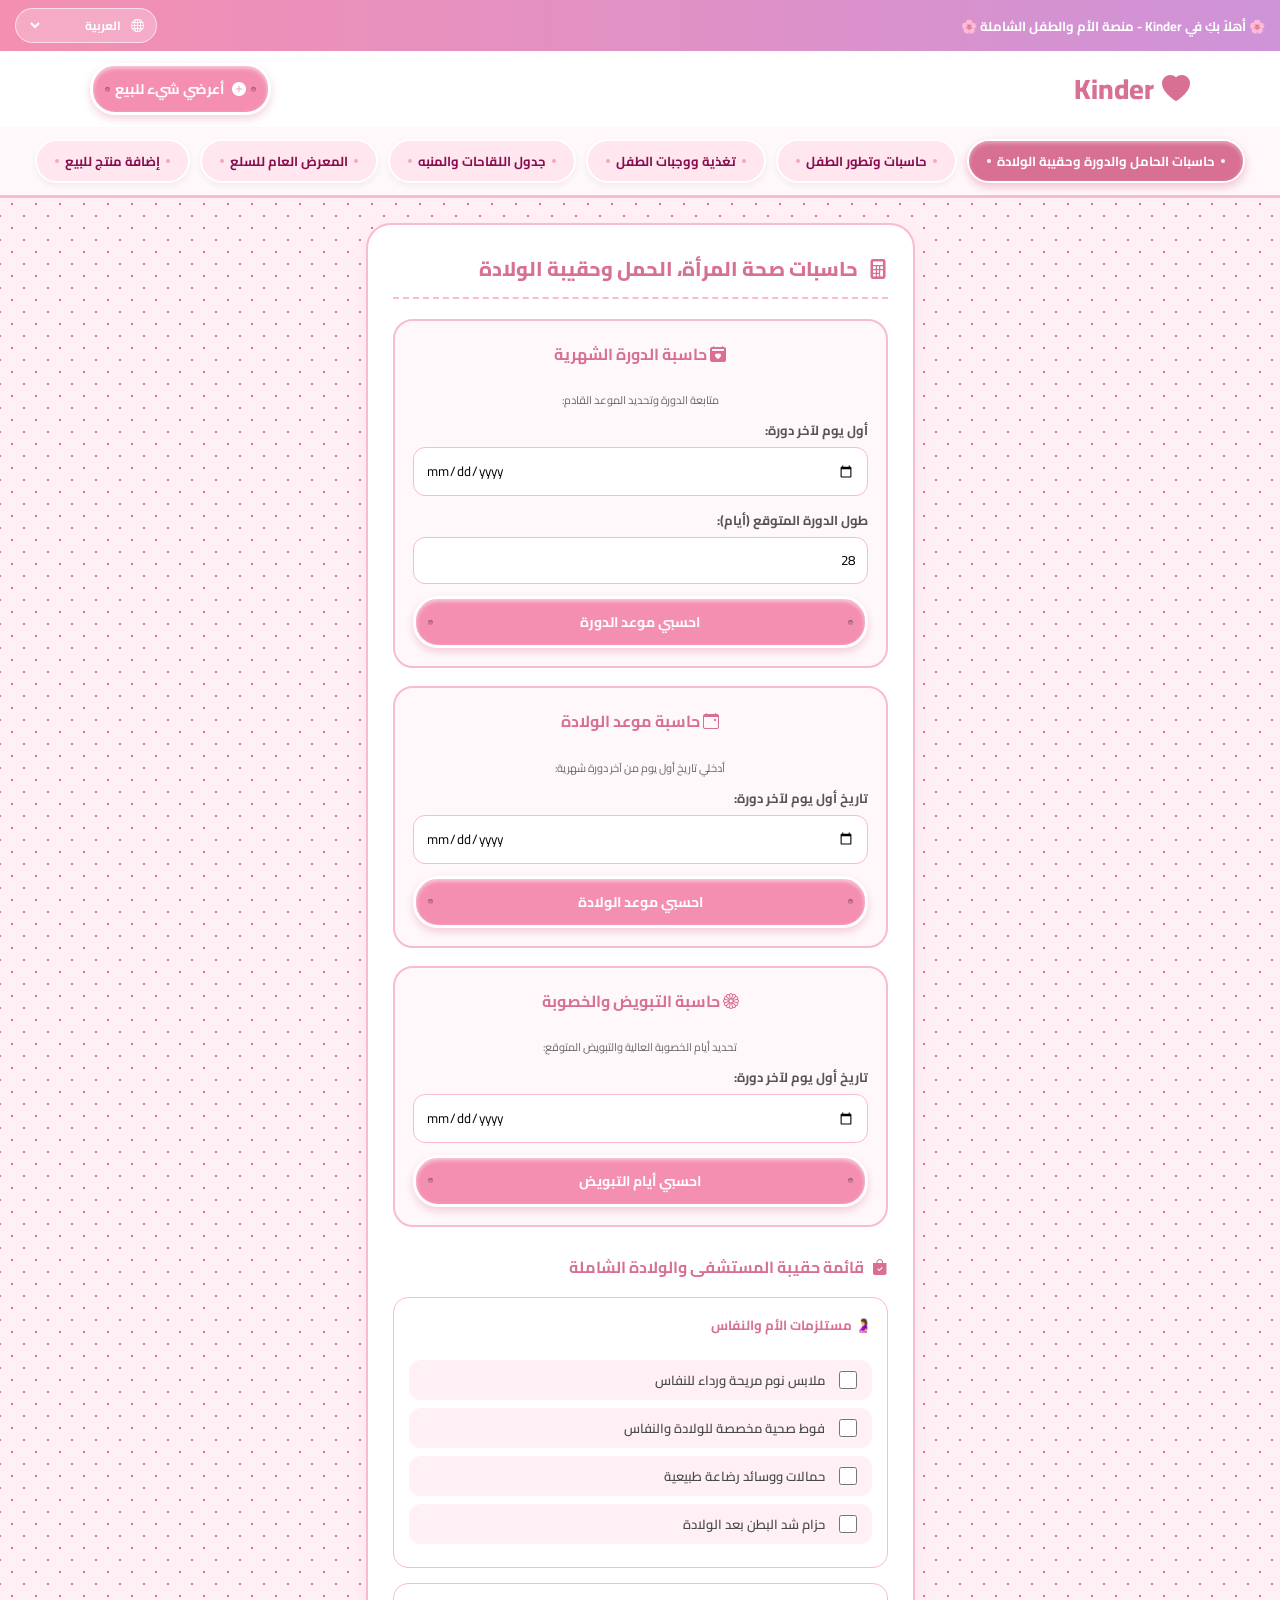
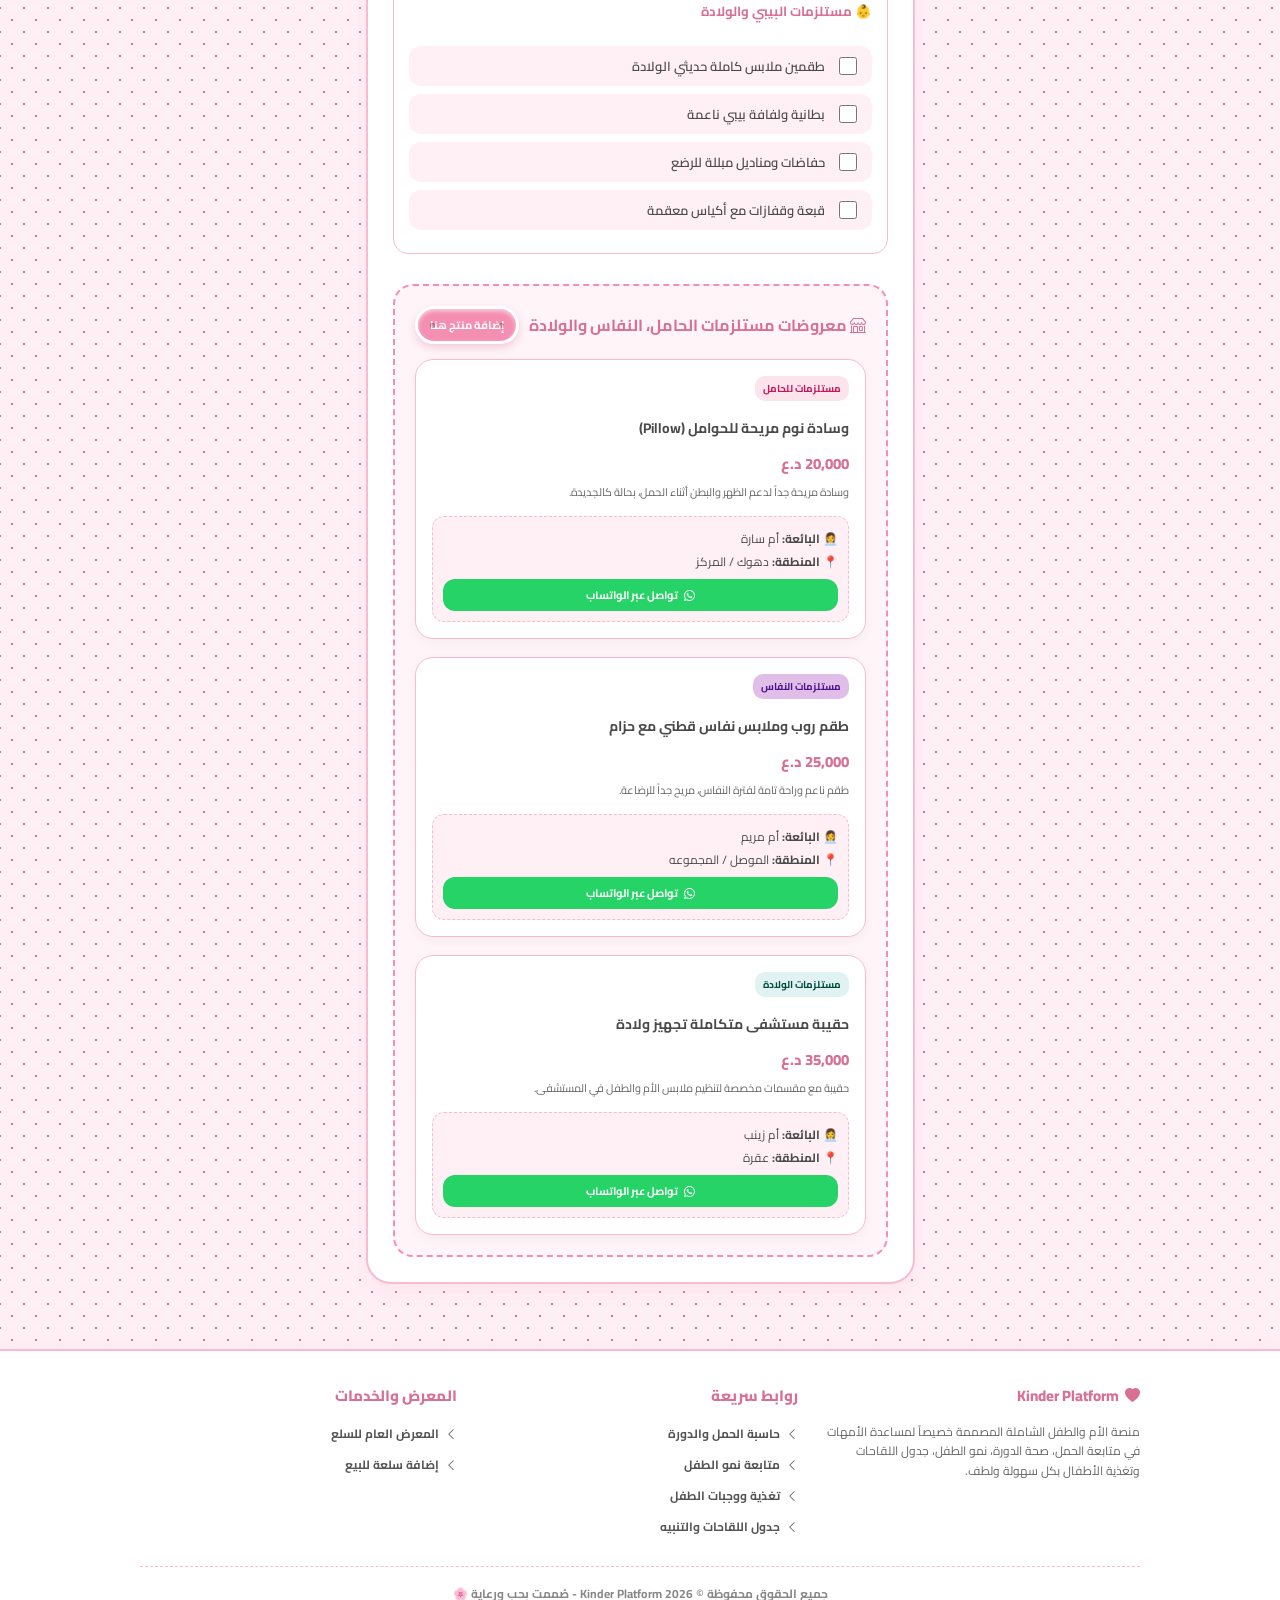
==== commit 056e61db: "Update print statement from 'Hello' to 'Goodbye'" ====
--- a/index.html
+++ b/index.html
@@ -26,6 +26,9 @@
             color: var(--text-main);
             font-family: 'Cairo', sans-serif;
             margin: 0; padding: 0;
+            display: flex;
+            flex-direction: column;
+            min-height: 100vh;
         }
 
         .top-banner {
@@ -111,7 +114,7 @@
         }
         .nav-btn.active::before, .nav-btn.active::after { background-color: white; opacity: 0.9; }
 
-        .container { max-width: 980px; margin: 25px auto; padding: 0 15px; }
+        .container { max-width: 980px; margin: 25px auto; padding: 0 15px; flex: 1; }
 
         .tab-content {
             display: none; background: var(--card-bg); border-radius: 25px; padding: 25px;
@@ -193,6 +196,41 @@
         .vaccine-table { width:100%; border-collapse:collapse; font-size:13px; }
         .vaccine-table th, .vaccine-table td { padding: 10px 12px; border-bottom: 1px solid var(--border-color); }
         .vaccine-table th { background: #f8bbd0; color: white; }
+
+        /* تصميم شريط التذييل (Footer) */
+        footer {
+            background: #ffffff;
+            border-top: 2px solid var(--border-color);
+            margin-top: 40px;
+            padding: 30px 20px 15px 20px;
+            box-shadow: 0 -4px 15px rgba(248, 187, 208, 0.15);
+        }
+
+        .footer-content {
+            max-width: 1000px; margin: 0 auto;
+            display: grid; grid-template-columns: repeat(auto-fit, minmax(220px, 1fr)); gap: 25px;
+            padding-bottom: 20px; border-bottom: 1px dashed var(--border-color);
+        }
+
+        .footer-col h5 {
+            color: var(--primary-dark); font-size: 15px; font-weight: 800; margin-top: 0; margin-bottom: 12px;
+            display: flex; align-items: center; gap: 6px;
+        }
+
+        .footer-col p { font-size: 12px; color: #666; line-height: 1.6; margin: 0; }
+
+        .footer-links { list-style: none; padding: 0; margin: 0; }
+        .footer-links li { margin-bottom: 8px; }
+        .footer-links a {
+            color: #555; text-decoration: none; font-size: 12px; font-weight: 700; transition: 0.2s;
+            display: flex; align-items: center; gap: 6px;
+        }
+        .footer-links a:hover { color: var(--primary-dark); transform: translateX(-3px); }
+        [dir="ltr"] .footer-links a:hover { transform: translateX(3px); }
+
+        .footer-bottom {
+            text-align: center; padding-top: 15px; font-size: 12px; color: #888; font-weight: 700;
+        }
     </style>
 </head>
 <body>
@@ -437,7 +475,7 @@
             </div>
         </section>
 
-        <!-- 3. قسم تغذية ووجبات الطفل المضاف حديثاً -->
+        <!-- 3. قسم تغذية ووجبات الطفل -->
         <section id="babyFoodTab" class="tab-content">
             <div class="section-title"><i class="bi bi-apple"></i> <span id="food-title">جدول ودليل تغذية الطفل والوجبات الصلبة</span></div>
             
@@ -658,8 +696,39 @@
 
     </div>
 
+    <!-- شريط التذييل (Footer) المضاف حديثاً -->
+    <footer>
+        <div class="footer-content">
+            <div class="footer-col">
+                <h5><i class="bi bi-heart-fill"></i> Kinder Platform</h5>
+                <p id="ft-desc">منصة الأم والطفل الشاملة المصممة خصيصاً لمساعدة الأمهات في متابعة الحمل، صحة الدورة، نمو الطفل، جدول اللقاحات وتغذية الأطفال بكل سهولة ولطف.</p>
+            </div>
+            
+            <div class="footer-col">
+                <h5 id="ft-quick">روابط سريعة</h5>
+                <ul class="footer-links">
+                    <li><a href="#" onclick="openTab('calculatorsTab')"><i class="bi bi-chevron-left"></i> <span id="fl-1">حاسبة الحمل والدورة</span></a></li>
+                    <li><a href="#" onclick="openTab('babyToolsTab')"><i class="bi bi-chevron-left"></i> <span id="fl-2">متابعة نمو الطفل</span></a></li>
+                    <li><a href="#" onclick="openTab('babyFoodTab')"><i class="bi bi-chevron-left"></i> <span id="fl-3">تغذية ووجبات الطفل</span></a></li>
+                    <li><a href="#" onclick="openTab('vaccinesTab')"><i class="bi bi-chevron-left"></i> <span id="fl-4">جدول اللقاحات والتنبيه</span></a></li>
+                </ul>
+            </div>
+
+            <div class="footer-col">
+                <h5 id="ft-market">المعرض والخدمات</h5>
+                <ul class="footer-links">
+                    <li><a href="#" onclick="openTab('usedMarketTab')"><i class="bi bi-chevron-left"></i> <span id="fl-5">المعرض العام للسلع</span></a></li>
+                    <li><a href="#" onclick="openTab('sellFormTab')"><i class="bi bi-chevron-left"></i> <span id="fl-6">إضافة سلعة للبيع</span></a></li>
+                </ul>
+            </div>
+        </div>
+
+        <div class="footer-bottom">
+            <span id="ft-copy">جميع الحقوق محفوظة © Kinder Platform 2026 - صُممت بحب ورعاية 🌸</span>
+        </div>
+    </footer>
+
     <script>
-        // قاموس اللغات الشامل (تصحيح الترجمة بالكامل للنصوص والمضمون)
         const translations = {
             ar: {
                 welcome: "🌸 أهلاً بكِ في Kinder - منصة الأم والطفل الشاملة 🌸",
@@ -687,6 +756,10 @@
                 mAllTitle: "المعرض العام والتسوق المرن", formHead: "أعلني عن منتجكِ واعرضيه للبيع",
                 lblTitle: "اسم السلعة / المنتج *", lblCat: "تصنيف السلعة *", lblPrice: "السعر المطلوب (دينار) *", lblCond: "حالة المنتج *",
                 lblSellerName: "اسم البائع / الكنية *", lblSellerPhone: "رقم الهاتف / الواتساب *", lblSellerCity: "المحافظة / المنطقة *", lblDesc: "وصف المنتج والتفاصيل الإضافية", lblSubmit: "نشر السلعة في قسمها المخصص الآن ✨",
+                ftDesc: "منصة الأم والطفل الشاملة المصممة خصيصاً لمساعدة الأمهات في متابعة الحمل، صحة الدورة، نمو الطفل، جدول اللقاحات وتغذية الأطفال بكل سهولة ولطف.",
+                ftQuick: "روابط سريعة", fl1: "حاسبة الحمل والدورة", fl2: "متابعة نمو الطفل", fl3: "تغذية ووجبات الطفل", fl4: "جدول اللقاحات والتنبيه",
+                ftMarket: "المعرض والخدمات", fl5: "المعرض العام للسلع", fl6: "إضافة سلعة للبيع",
+                ftCopy: "جميع الحقوق محفوظة © Kinder Platform 2026 - صُممت بحب ورعاية 🌸",
                 dir: "rtl"
             },
             ku: {
@@ -715,6 +788,10 @@
                 mAllTitle: "پیشانگەها گشتی", formHead: "تشتێ خۆ بفروشه",
                 lblTitle: "ناڤێ تشتی *", lblCat: "جۆرێ تشتی *", lblPrice: "بهرا خواستی (دينار) *", lblCond: "بارێ تشتی *",
                 lblSellerName: "ناڤێ فروشەری *", lblSellerPhone: "ژمارا تەلەفۆنێ / واتساپ *", lblSellerCity: "باژێر / دەڤەر *", lblDesc: "ڕوونکرنێن زێدە", lblSubmit: "بلا بێته بەلاڤکرن ✨",
+                ftDesc: "پلاتفۆڕما تەمام يا دایک و زارۆکی بۆ دووڤچوونا دووگیانیێ، گەشەکرنا زارۆکی، کوتان و خوارنێ ب شێوازەکێ ئاسان.",
+                ftQuick: "بەشێن بلەز", fl1: "حسابکرنا دووگیانیێ", fl2: "گەشەکرنا زارۆکی", fl3: "خوارنا زارۆکی", fl4: "جەدولێ کوتانێ",
+                ftMarket: "پیشانگەهـ", fl5: "پیشانگەها گشتی", fl6: "زێدەکرنا تشتی",
+                ftCopy: "هەمی ماف پاراستينە © Kinder Platform 2026 - ب حەز و خەمخۆری هاتیە چێکرن 🌸",
                 dir: "rtl"
             },
             en: {
@@ -743,6 +820,10 @@
                 mAllTitle: "General Marketplace", formHead: "List Your Item For Sale",
                 lblTitle: "Item Name *", lblCat: "Category *", lblPrice: "Price (IQD) *", lblCond: "Condition *",
                 lblSellerName: "Seller Name *", lblSellerPhone: "Phone / WhatsApp *", lblSellerCity: "City / Area *", lblDesc: "Product Description", lblSubmit: "Post Item Now ✨",
+                ftDesc: "Comprehensive Mother & Baby Platform designed to help mothers track pregnancy, period health, child growth, vaccines, and nutrition with ease.",
+                ftQuick: "Quick Links", fl1: "Pregnancy & Period", fl2: "Baby Growth", fl3: "Baby Food", fl4: "Vaccine Schedule",
+                ftMarket: "Market & Services", fl5: "General Marketplace", fl6: "Post New Item",
+                ftCopy: "All Rights Reserved © Kinder Platform 2026 - Built with love 🌸",
                 dir: "ltr"
             }
         };
@@ -751,7 +832,6 @@
             const t = translations[lang];
             document.dir = t.dir;
 
-            // تحديث كافة النصوص الواجهية والمضمون الفعلي
             document.getElementById('txt-welcome').innerText = t.welcome;
             document.getElementById('txt-sellBtnTop').innerText = t.sellBtnTop;
             document.getElementById('nav-1').innerText = t.nav1;
@@ -825,6 +905,14 @@
             document.getElementById('lbl-seller-city').innerText = t.lblSellerCity;
             document.getElementById('lbl-desc').innerText = t.lblDesc;
             document.getElementById('lbl-submit').innerText = t.lblSubmit;
+
+            document.getElementById('ft-desc').innerText = t.ftDesc;
+            document.getElementById('ft-quick').innerText = t.ftQuick;
+            document.getElementById('fl-1').innerText = t.fl1; document.getElementById('fl-2').innerText = t.fl2;
+            document.getElementById('fl-3').innerText = t.fl3; document.getElementById('fl-4').innerText = t.fl4;
+            document.getElementById('ft-market').innerText = t.ftMarket;
+            document.getElementById('fl-5').innerText = t.fl5; document.getElementById('fl-6').innerText = t.fl6;
+            document.getElementById('ft-copy').innerText = t.ftCopy;
         }
 
         function openTab(tabId) {
@@ -956,7 +1044,6 @@
             if(category === 'postpartum') { badgeClass = 'tag-postpartum'; badgeText = 'مستلزمات النفاس'; }
             if(category === 'birth') { badgeClass = 'tag-birth'; badgeText = 'مستلزمات الولادة'; }
 
-            // تنظيف رقم الهاتف وإضافة رمز الواتساب
             let cleanPhone = phone.replace(/[^0-9]/g, '');
             if(cleanPhone.startsWith('07')) cleanPhone = '964' + cleanPhone.substring(1);
 
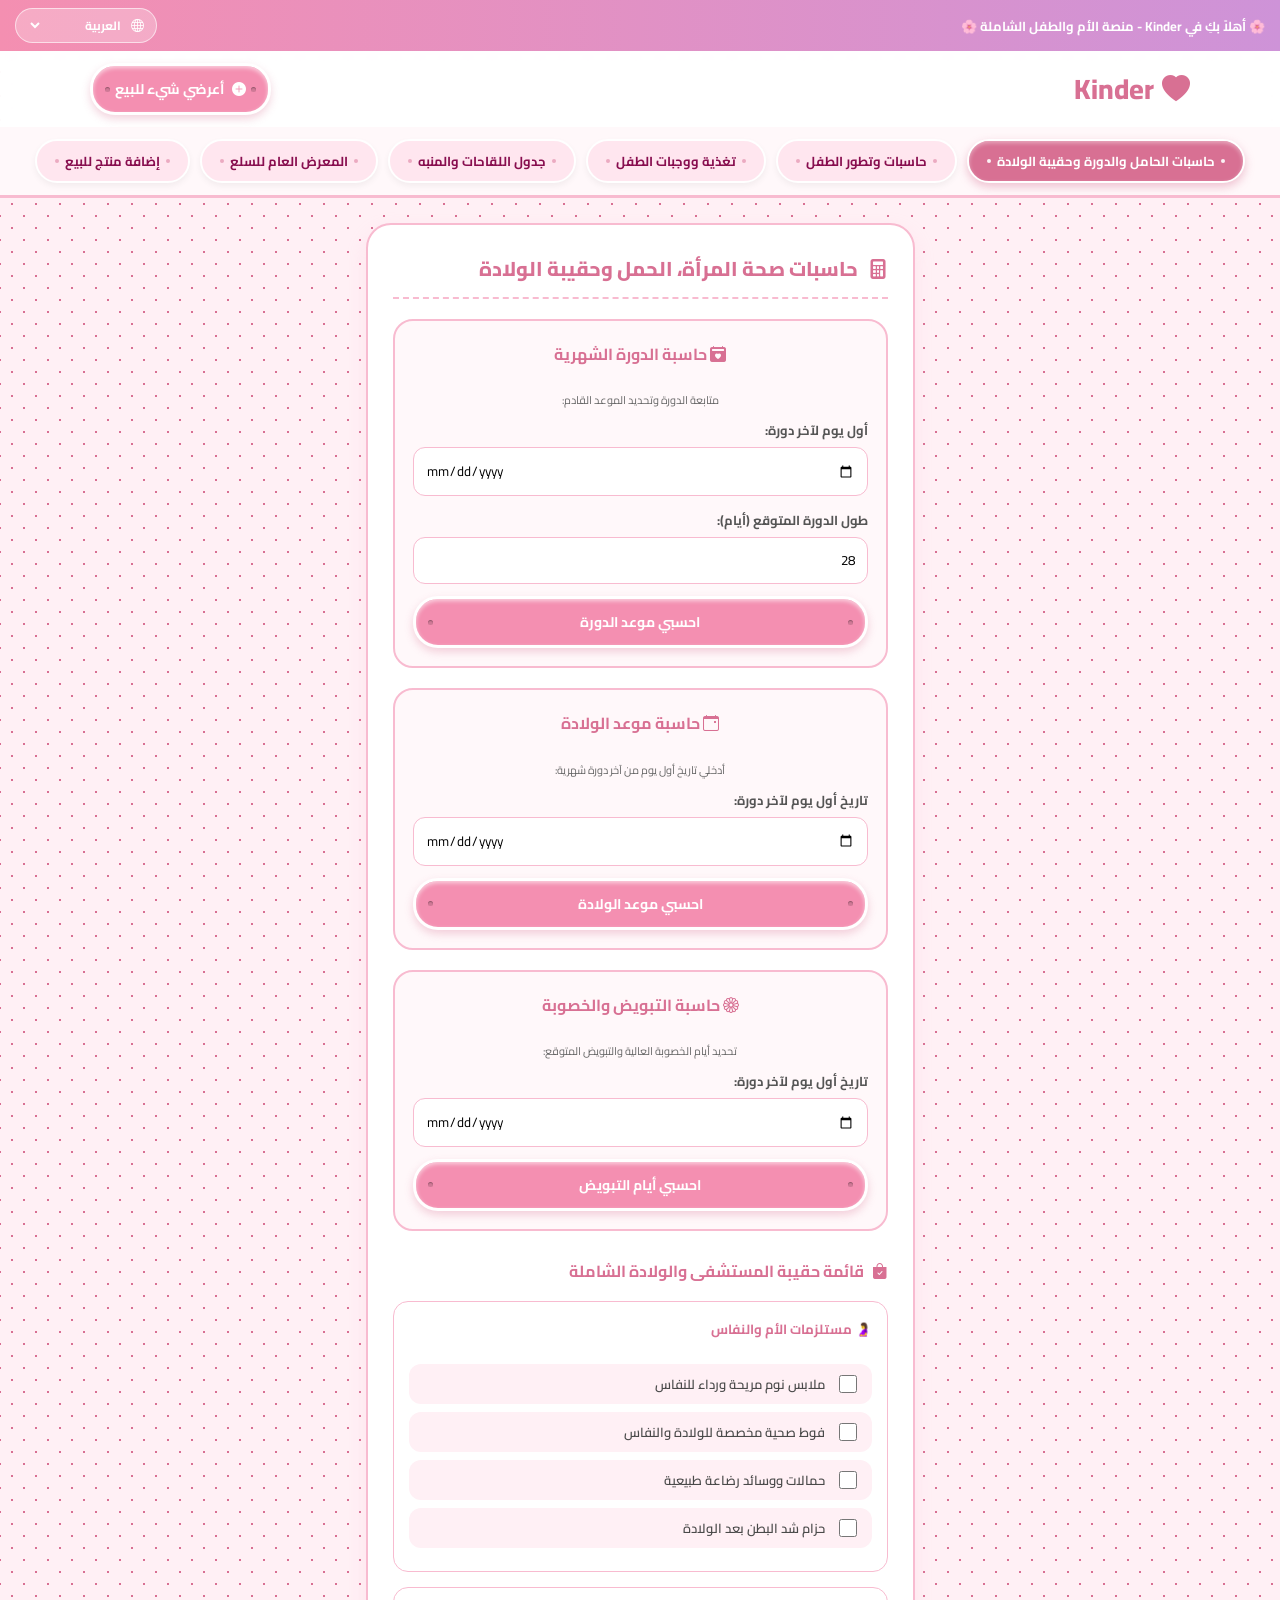
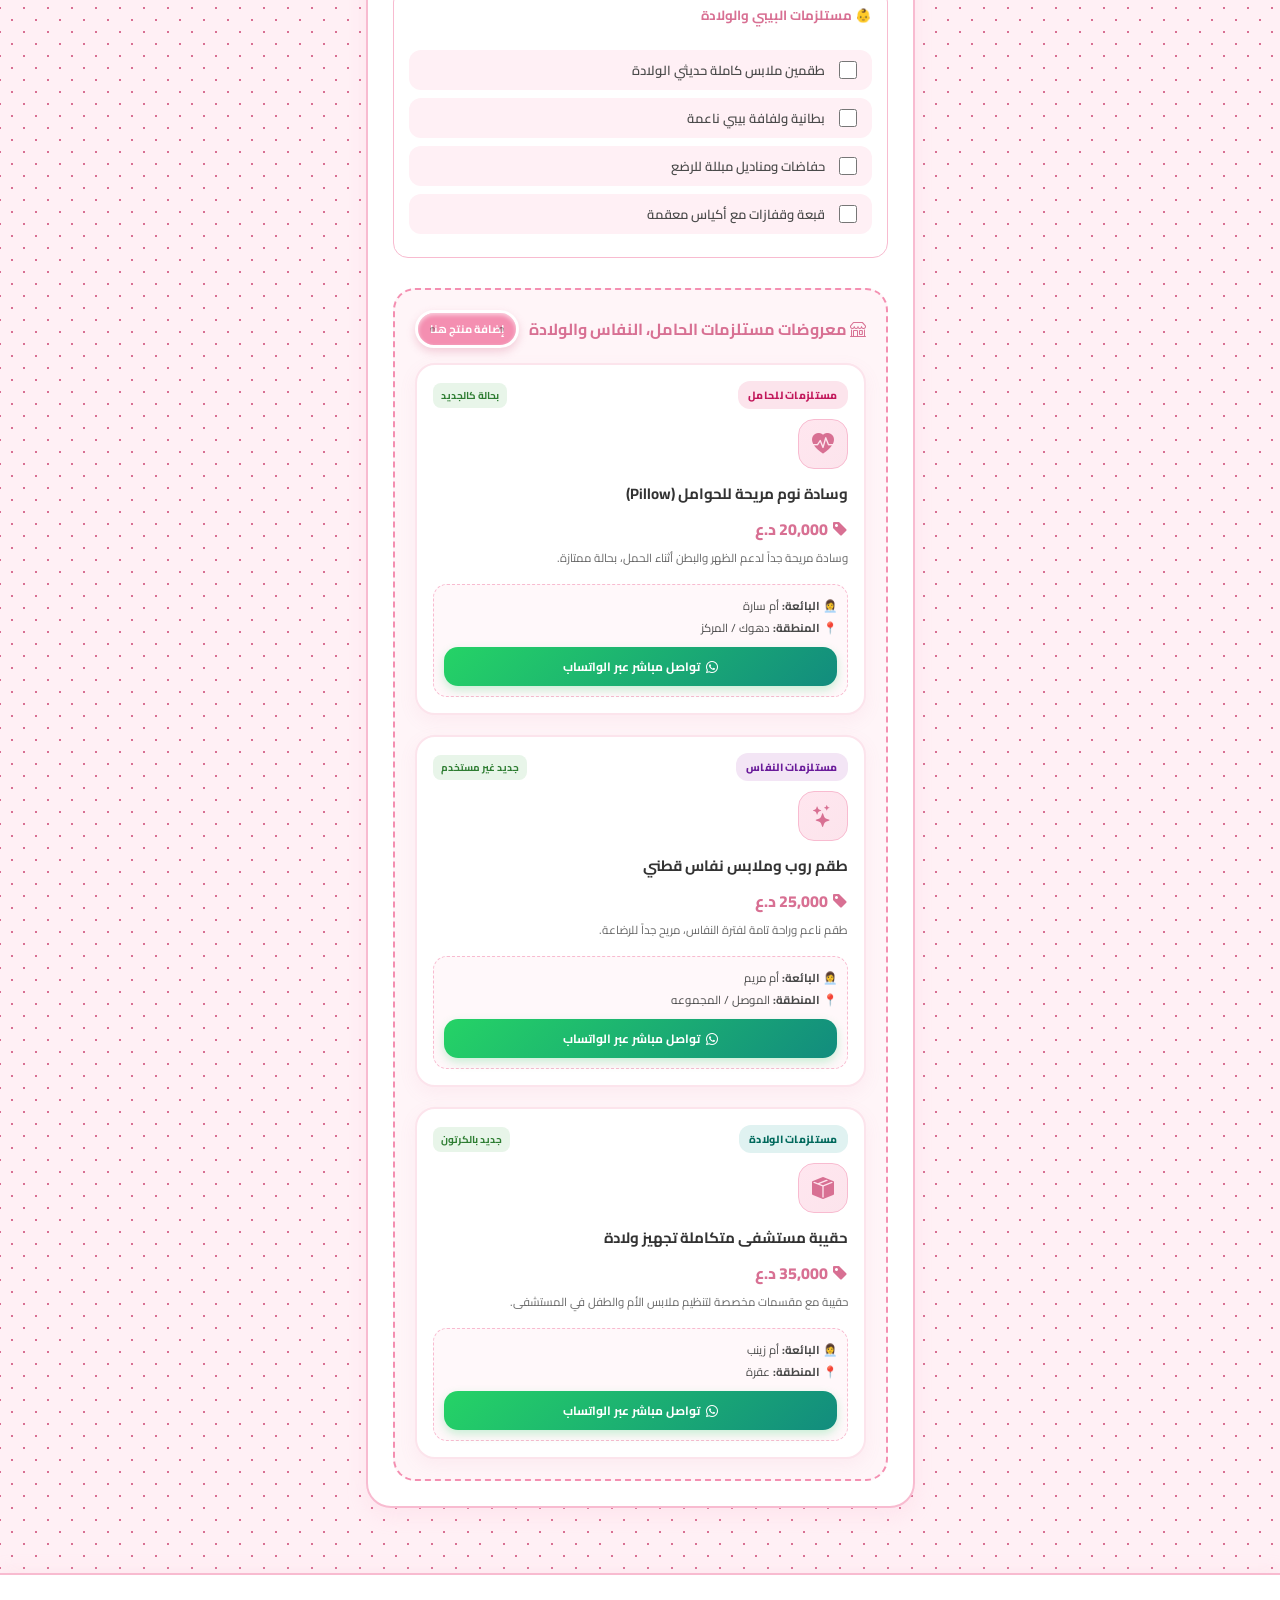
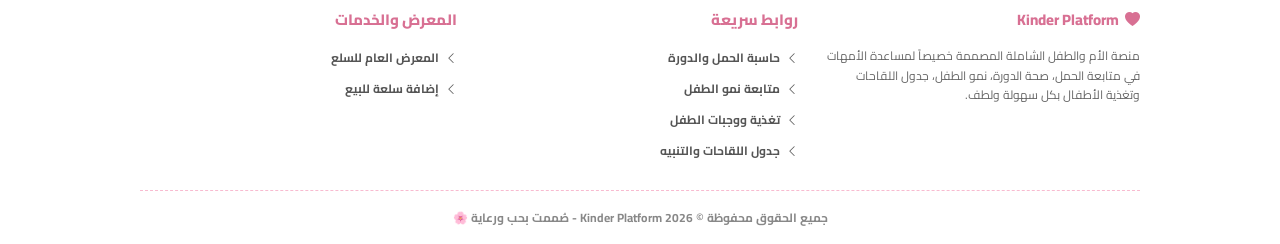
==== commit f45a4463: "Update print statement from 'Hello' to 'Goodbye'" ====
--- a/index.html
+++ b/index.html
@@ -138,7 +138,7 @@
             display: flex; align-items: center; gap: 8px;
         }
 
-        .tools-grid { display: grid; grid-template-columns: repeat(auto-fill, minmax(280px, 1fr)); gap: 18px; }
+        .tools-grid { display: grid; grid-template-columns: repeat(auto-fill, minmax(280px, 1fr)); gap: 20px; }
 
         .tool-card {
             background: #fff8fa; border: 2px solid var(--border-color); border-radius: 20px;
@@ -159,33 +159,69 @@
             margin-top: 12px; font-weight: 700; font-size: 12px; display: none; line-height: 1.5;
         }
 
+        /* التصميم الاحترافي والجديد لكروت عرض السلع (Pro Item Card Style) */
         .market-section-box {
-            background: #fff5f8; border: 2px dashed var(--btn-pink); border-radius: 20px; padding: 20px; margin-top: 30px;
-        }
-
-        .sell-item-card {
-            border: 1.5px solid var(--border-color); border-radius: 18px; padding: 16px; background: white;
-            box-shadow: 0 4px 12px rgba(0,0,0,0.04); display: flex; flex-direction: column; justify-content: space-between;
+            background: #fff5f8; border: 2px dashed var(--btn-pink); border-radius: 22px; padding: 20px; margin-top: 30px;
+        }
+
+        .pro-item-card {
+            background: #ffffff;
+            border: 2px solid #fce4ec;
+            border-radius: 20px;
+            padding: 16px;
+            box-shadow: 0 6px 18px rgba(216, 112, 147, 0.08);
+            transition: all 0.25s ease-in-out;
+            display: flex;
+            flex-direction: column;
+            justify-content: space-between;
             position: relative;
+            overflow: hidden;
+        }
+
+        .pro-item-card:hover {
+            transform: translateY(-4px);
+            box-shadow: 0 10px 24px rgba(216, 112, 147, 0.18);
+            border-color: var(--btn-pink);
+        }
+
+        .card-header-tags {
+            display: flex; justify-content: space-between; align-items: center; margin-bottom: 10px;
         }
 
         .badge-tag {
-            padding:3px 8px; border-radius:10px; font-size:10px; font-weight:700; width:fit-content; margin-bottom: 6px;
+            padding: 4px 10px; border-radius: 12px; font-size: 10.5px; font-weight: 800; letter-spacing: 0.3px;
         }
         .tag-preg { background: #fce4ec; color: #c2185b; }
-        .tag-postpartum { background: #e1bee7; color: #4a148c; }
-        .tag-birth { background: #e0f2f1; color: #004d40; }
+        .tag-postpartum { background: #f3e5f5; color: #6a1b9a; }
+        .tag-birth { background: #e0f2f1; color: #00695c; }
+        .tag-stroller { background: #e3f2fd; color: #1565c0; }
+
+        .item-icon-avatar {
+            width: 48px; height: 48px; border-radius: 16px;
+            background: linear-gradient(135deg, #ffe6ef, #fce4ec);
+            display: flex; align-items: center; justify-content: center;
+            font-size: 22px; color: var(--primary-dark);
+            margin-bottom: 10px; border: 1px solid var(--border-color);
+        }
+
+        .item-price-tag {
+            font-size: 16px; font-weight: 800; color: var(--primary-dark); margin: 6px 0;
+            display: flex; align-items: center; gap: 4px;
+        }
 
         .seller-info-box {
-            background: #fff0f5; padding: 10px; border-radius: 12px; margin-top: 10px;
-            font-size: 12px; border: 1px dashed var(--border-color);
+            background: #fff8fa; border: 1.5px dashed var(--border-color);
+            border-radius: 14px; padding: 10px; margin-top: 12px; font-size: 11.5px;
         }
 
         .whatsapp-btn {
             display: inline-flex; align-items: center; justify-content: center; gap: 6px;
-            background: #25d366; color: white; border: none; padding: 6px 12px; border-radius: 12px;
-            font-weight: 700; font-size: 11px; text-decoration: none; margin-top: 6px; width: 100%; box-sizing: border-box;
-        }
+            background: linear-gradient(135deg, #25d366, #128c7e);
+            color: white; border: none; padding: 8px 14px; border-radius: 14px;
+            font-weight: 700; font-size: 12px; text-decoration: none; margin-top: 8px; width: 100%; box-sizing: border-box;
+            box-shadow: 0 4px 10px rgba(37, 211, 102, 0.25); transition: 0.2s ease;
+        }
+        .whatsapp-btn:hover { opacity: 0.92; transform: scale(1.01); }
 
         .checklist-item {
             display: flex; align-items: center; gap: 10px; padding: 8px 12px; background: #fff0f5;
@@ -197,7 +233,6 @@
         .vaccine-table th, .vaccine-table td { padding: 10px 12px; border-bottom: 1px solid var(--border-color); }
         .vaccine-table th { background: #f8bbd0; color: white; }
 
-        /* تصميم شريط التذييل (Footer) */
         footer {
             background: #ffffff;
             border-top: 2px solid var(--border-color);
@@ -235,7 +270,7 @@
 </head>
 <body>
 
-    <!-- الشريط العلوي المستقل للغات -->
+    <!-- الشريط العلوي للغات -->
     <div class="top-banner">
         <span id="txt-welcome">🌸 أهلاً بكِ في Kinder - منصة الأم والطفل الشاملة 🌸</span>
         <div class="lang-picker-box">
@@ -276,7 +311,7 @@
             <div class="section-title"><i class="bi bi-calculator-fill"></i> <span id="title-preg">حاسبات صحة المرأة، الحمل وحقيبة الولادة</span></div>
             
             <div class="tools-grid">
-                <!-- حاسبة الدورة الشهرية -->
+                <!-- حاسبة الدورة -->
                 <div class="tool-card">
                     <div>
                         <h4 style="color:var(--primary-dark); margin-top:0;"><i class="bi bi-calendar2-heart-fill"></i> <span id="c0-title">حاسبة الدورة الشهرية</span></h4>
@@ -329,7 +364,7 @@
                 </div>
             </div>
 
-            <!-- حقيبة الولادة والمستشفى -->
+            <!-- حقيبة الولادة -->
             <div class="sub-title"><i class="bi bi-bag-check-fill"></i> <span id="bag-title">قائمة حقيبة المستشفى والولادة الشاملة</span></div>
             <div style="display:grid; grid-template-columns: repeat(auto-fill, minmax(280px, 1fr)); gap:15px;">
                 <div style="background:#fff; padding:15px; border-radius:15px; border:1px solid var(--border-color);">
@@ -348,46 +383,66 @@
                 </div>
             </div>
 
-            <!-- المعرض المصغر الملحق -->
+            <!-- طريقة عرض السلع الاحترافية الملحقة بصلب القسم -->
             <div class="market-section-box">
                 <div style="display:flex; justify-content:space-between; align-items:center; margin-bottom:15px; flex-wrap:wrap; gap:10px;">
                     <h4 style="margin:0; color:var(--primary-dark);"><i class="bi bi-shop"></i> <span id="m-preg-title">معروضات مستلزمات الحامل، النفاس والولادة</span></h4>
                     <button class="sewing-btn" style="font-size:11px; padding:6px 12px;" onclick="openTab('sellFormTab')"><span id="m-add-btn">إضافة منتج هنا</span></button>
                 </div>
+                
                 <div class="tools-grid" id="pregnancyItemsList">
-                    <div class="sell-item-card" data-cat="pregnancy">
-                        <span class="badge-tag tag-preg">مستلزمات للحامل</span>
-                        <h4 style="margin:8px 0; font-size:14px;">وسادة نوم مريحة للحوامل (Pillow)</h4>
-                        <div style="font-weight:800; color:var(--primary-dark); font-size:15px;">20,000 د.ع</div>
-                        <p style="font-size:11px; color:#666; margin:4px 0;">وسادة مريحة جداً لدعم الظهر والبطن أثناء الحمل، بحالة كالجديدة.</p>
+                    <!-- كروت مميزة مصممة برقي -->
+                    <div class="pro-item-card" data-cat="pregnancy">
+                        <div>
+                            <div class="card-header-tags">
+                                <span class="badge-tag tag-preg">مستلزمات للحامل</span>
+                                <span style="background:#e8f5e9; color:#2e7d32; padding:3px 8px; border-radius:8px; font-size:10px; font-weight:700;">بحالة كالجديد</span>
+                            </div>
+                            <div class="item-icon-avatar"><i class="bi bi-heart-pulse-fill"></i></div>
+                            <h4 style="margin:4px 0 6px 0; font-size:15px; color:#333;">وسادة نوم مريحة للحوامل (Pillow)</h4>
+                            <div class="item-price-tag"><i class="bi bi-tag-fill"></i> 20,000 د.ع</div>
+                            <p style="font-size:11.5px; color:#666; margin:6px 0; line-height:1.4;">وسادة مريحة جداً لدعم الظهر والبطن أثناء الحمل، بحالة ممتازة.</p>
+                        </div>
                         <div class="seller-info-box">
                             <div><strong>👩‍💼 البائعة:</strong> أم سارة</div>
                             <div><strong>📍 المنطقة:</strong> دهوك / المركز</div>
-                            <a href="https://wa.me/9647500000000" target="_blank" class="whatsapp-btn"><i class="bi bi-whatsapp"></i> تواصل عبر الواتساب</a>
-                        </div>
-                    </div>
-
-                    <div class="sell-item-card" data-cat="postpartum">
-                        <span class="badge-tag tag-postpartum">مستلزمات النفاس</span>
-                        <h4 style="margin:8px 0; font-size:14px;">طقم روب وملابس نفاس قطني مع حزام</h4>
-                        <div style="font-weight:800; color:var(--primary-dark); font-size:15px;">25,000 د.ع</div>
-                        <p style="font-size:11px; color:#666; margin:4px 0;">طقم ناعم وراحة تامة لفترة النفاس، مريح جداً للرضاعة.</p>
+                            <a href="https://wa.me/9647500000000" target="_blank" class="whatsapp-btn"><i class="bi bi-whatsapp"></i> تواصل مباشر عبر الواتساب</a>
+                        </div>
+                    </div>
+
+                    <div class="pro-item-card" data-cat="postpartum">
+                        <div>
+                            <div class="card-header-tags">
+                                <span class="badge-tag tag-postpartum">مستلزمات النفاس</span>
+                                <span style="background:#e8f5e9; color:#2e7d32; padding:3px 8px; border-radius:8px; font-size:10px; font-weight:700;">جديد غير مستخدم</span>
+                            </div>
+                            <div class="item-icon-avatar"><i class="bi bi-stars"></i></div>
+                            <h4 style="margin:4px 0 6px 0; font-size:15px; color:#333;">طقم روب وملابس نفاس قطني</h4>
+                            <div class="item-price-tag"><i class="bi bi-tag-fill"></i> 25,000 د.ع</div>
+                            <p style="font-size:11.5px; color:#666; margin:6px 0; line-height:1.4;">طقم ناعم وراحة تامة لفترة النفاس، مريح جداً للرضاعة.</p>
+                        </div>
                         <div class="seller-info-box">
                             <div><strong>👩‍💼 البائعة:</strong> أم مريم</div>
                             <div><strong>📍 المنطقة:</strong> الموصل / المجموعه</div>
-                            <a href="https://wa.me/9647700000000" target="_blank" class="whatsapp-btn"><i class="bi bi-whatsapp"></i> تواصل عبر الواتساب</a>
-                        </div>
-                    </div>
-
-                    <div class="sell-item-card" data-cat="birth">
-                        <span class="badge-tag tag-birth">مستلزمات الولادة</span>
-                        <h4 style="margin:8px 0; font-size:14px;">حقيبة مستشفى متكاملة تجهيز ولادة</h4>
-                        <div style="font-weight:800; color:var(--primary-dark); font-size:15px;">35,000 د.ع</div>
-                        <p style="font-size:11px; color:#666; margin:4px 0;">حقيبة مع مقسمات مخصصة لتنظيم ملابس الأم والطفل في المستشفى.</p>
+                            <a href="https://wa.me/9647700000000" target="_blank" class="whatsapp-btn"><i class="bi bi-whatsapp"></i> تواصل مباشر عبر الواتساب</a>
+                        </div>
+                    </div>
+
+                    <div class="pro-item-card" data-cat="birth">
+                        <div>
+                            <div class="card-header-tags">
+                                <span class="badge-tag tag-birth">مستلزمات الولادة</span>
+                                <span style="background:#e8f5e9; color:#2e7d32; padding:3px 8px; border-radius:8px; font-size:10px; font-weight:700;">جديد بالكرتون</span>
+                            </div>
+                            <div class="item-icon-avatar"><i class="bi bi-box-seam-fill"></i></div>
+                            <h4 style="margin:4px 0 6px 0; font-size:15px; color:#333;">حقيبة مستشفى متكاملة تجهيز ولادة</h4>
+                            <div class="item-price-tag"><i class="bi bi-tag-fill"></i> 35,000 د.ع</div>
+                            <p style="font-size:11.5px; color:#666; margin:6px 0; line-height:1.4;">حقيبة مع مقسمات مخصصة لتنظيم ملابس الأم والطفل في المستشفى.</p>
+                        </div>
                         <div class="seller-info-box">
                             <div><strong>👩‍💼 البائعة:</strong> أم زينب</div>
                             <div><strong>📍 المنطقة:</strong> عقرة</div>
-                            <a href="https://wa.me/9647510000000" target="_blank" class="whatsapp-btn"><i class="bi bi-whatsapp"></i> تواصل عبر الواتساب</a>
+                            <a href="https://wa.me/9647510000000" target="_blank" class="whatsapp-btn"><i class="bi bi-whatsapp"></i> تواصل مباشر عبر الواتساب</a>
                         </div>
                     </div>
                 </div>
@@ -399,7 +454,6 @@
             <div class="section-title"><i class="bi bi-emoji-smile-fill"></i> <span id="title-baby">حاسبات عمر الطفل وتتبع النمو الطبيعي</span></div>
             
             <div class="tools-grid">
-                <!-- حاسبة العمر -->
                 <div class="tool-card">
                     <div>
                         <h4 style="color:var(--primary-dark); margin-top:0;"><i class="bi bi-balloon-fill"></i> <span id="bc1-title">حاسبة عمر الطفل الدقيقة</span></h4>
@@ -414,7 +468,6 @@
                     </div>
                 </div>
 
-                <!-- حاسبة الوزن والطول المثالي -->
                 <div class="tool-card">
                     <div>
                         <h4 style="color:var(--primary-dark); margin-top:0;"><i class="bi bi-speedometer"></i> <span id="growth-title">حاسبة الوزن والطول الطبيعي</span></h4>
@@ -433,7 +486,6 @@
                     </div>
                 </div>
 
-                <!-- مراحل التطور -->
                 <div class="tool-card">
                     <div>
                         <h4 style="color:var(--primary-dark); margin-top:0;"><i class="bi bi-graph-up-arrow"></i> <span id="bc2-title">متابعة تطورات الطفل</span></h4>
@@ -460,15 +512,21 @@
                     <button class="sewing-btn" style="font-size:11px; padding:6px 12px;" onclick="openTab('sellFormTab')">إضافة منتج هنا</button>
                 </div>
                 <div class="tools-grid" id="babyItemsList">
-                    <div class="sell-item-card" data-cat="strollers">
-                        <span class="badge-tag tag-birth">عربات ومقاعد</span>
-                        <h4 style="margin:8px 0; font-size:14px;">عربة أطفال خفيفة قابلة للطي للسفر</h4>
-                        <div style="font-weight:800; color:var(--primary-dark); font-size:15px;">45,000 د.ع</div>
-                        <p style="font-size:11px; color:#666; margin:4px 0;">ماركة ممتازة خفيفة الوزن ومناسبة للرحلات.</p>
+                    <div class="pro-item-card" data-cat="strollers">
+                        <div>
+                            <div class="card-header-tags">
+                                <span class="badge-tag tag-stroller">عربات ومقاعد</span>
+                                <span style="background:#e8f5e9; color:#2e7d32; padding:3px 8px; border-radius:8px; font-size:10px; font-weight:700;">بحالة كالجديد</span>
+                            </div>
+                            <div class="item-icon-avatar"><i class="bi bi-scooter"></i></div>
+                            <h4 style="margin:4px 0 6px 0; font-size:15px; color:#333;">عربة أطفال خفيفة قابلة للطي للسفر</h4>
+                            <div class="item-price-tag"><i class="bi bi-tag-fill"></i> 45,000 د.ع</div>
+                            <p style="font-size:11.5px; color:#666; margin:6px 0; line-height:1.4;">ماركة ممتازة خفيفة الوزن ومناسبة للرحلات والسفر.</p>
+                        </div>
                         <div class="seller-info-box">
                             <div><strong>👩‍💼 البائعة:</strong> أم إيلين</div>
                             <div><strong>📍 المنطقة:</strong> الموصل / الزهور</div>
-                            <a href="https://wa.me/9647700000000" target="_blank" class="whatsapp-btn"><i class="bi bi-whatsapp"></i> تواصل عبر الواتساب</a>
+                            <a href="https://wa.me/9647700000000" target="_blank" class="whatsapp-btn"><i class="bi bi-whatsapp"></i> تواصل مباشر عبر الواتساب</a>
                         </div>
                     </div>
                 </div>
@@ -696,7 +754,7 @@
 
     </div>
 
-    <!-- شريط التذييل (Footer) المضاف حديثاً -->
+    <!-- شريط التذييل -->
     <footer>
         <div class="footer-content">
             <div class="footer-col">
@@ -1041,23 +1099,31 @@
 
             let badgeClass = 'tag-preg';
             let badgeText = 'مستلزمات للحامل';
-            if(category === 'postpartum') { badgeClass = 'tag-postpartum'; badgeText = 'مستلزمات النفاس'; }
-            if(category === 'birth') { badgeClass = 'tag-birth'; badgeText = 'مستلزمات الولادة'; }
+            let iconClass = 'bi-heart-pulse-fill';
+
+            if(category === 'postpartum') { badgeClass = 'tag-postpartum'; badgeText = 'مستلزمات النفاس'; iconClass = 'bi-stars'; }
+            if(category === 'birth') { badgeClass = 'tag-birth'; badgeText = 'مستلزمات الولادة'; iconClass = 'bi-box-seam-fill'; }
+            if(category === 'strollers') { badgeClass = 'tag-stroller'; badgeText = 'عربات ومقاعد'; iconClass = 'bi-scooter'; }
 
             let cleanPhone = phone.replace(/[^0-9]/g, '');
             if(cleanPhone.startsWith('07')) cleanPhone = '964' + cleanPhone.substring(1);
 
             const cardHtml = `
-                <div class="sell-item-card" data-cat="${category}">
-                    <span class="badge-tag ${badgeClass}">${badgeText}</span>
-                    <span style="background:#e8f5e9; color:#2e7d32; padding:3px 8px; border-radius:10px; font-size:10px; font-weight:700; width:fit-content; margin-bottom:4px;">${condition}</span>
-                    <h4 style="margin:6px 0; font-size:14px;">${title}</h4>
-                    <div style="font-weight:800; color:var(--primary-dark); font-size:15px;">${parseInt(price).toLocaleString()} د.ع</div>
-                    <p style="font-size:11px; color:#666; margin:4px 0;">${desc}</p>
+                <div class="pro-item-card" data-cat="${category}">
+                    <div>
+                        <div class="card-header-tags">
+                            <span class="badge-tag ${badgeClass}">${badgeText}</span>
+                            <span style="background:#e8f5e9; color:#2e7d32; padding:3px 8px; border-radius:8px; font-size:10px; font-weight:700;">${condition}</span>
+                        </div>
+                        <div class="item-icon-avatar"><i class="bi ${iconClass}"></i></div>
+                        <h4 style="margin:4px 0 6px 0; font-size:15px; color:#333;">${title}</h4>
+                        <div class="item-price-tag"><i class="bi bi-tag-fill"></i> ${parseInt(price).toLocaleString()} د.ع</div>
+                        <p style="font-size:11.5px; color:#666; margin:6px 0; line-height:1.4;">${desc}</p>
+                    </div>
                     <div class="seller-info-box">
                         <div><strong>👩‍💼 البائعة:</strong> ${name}</div>
                         <div><strong>📍 المنطقة:</strong> ${city}</div>
-                        <a href="https://wa.me/${cleanPhone}" target="_blank" class="whatsapp-btn"><i class="bi bi-whatsapp"></i> تواصل عبر الواتساب</a>
+                        <a href="https://wa.me/${cleanPhone}" target="_blank" class="whatsapp-btn"><i class="bi bi-whatsapp"></i> تواصل مباشر عبر الواتساب</a>
                     </div>
                 </div>
             `;
@@ -1081,7 +1147,7 @@
         }
 
         function filterMarket(category) {
-            const cards = document.querySelectorAll('#allMarketItemsList .sell-item-card');
+            const cards = document.querySelectorAll('#allMarketItemsList .pro-item-card');
             cards.forEach(card => {
                 if(category === 'all' || card.getAttribute('data-cat') === category) {
                     card.style.display = 'flex';
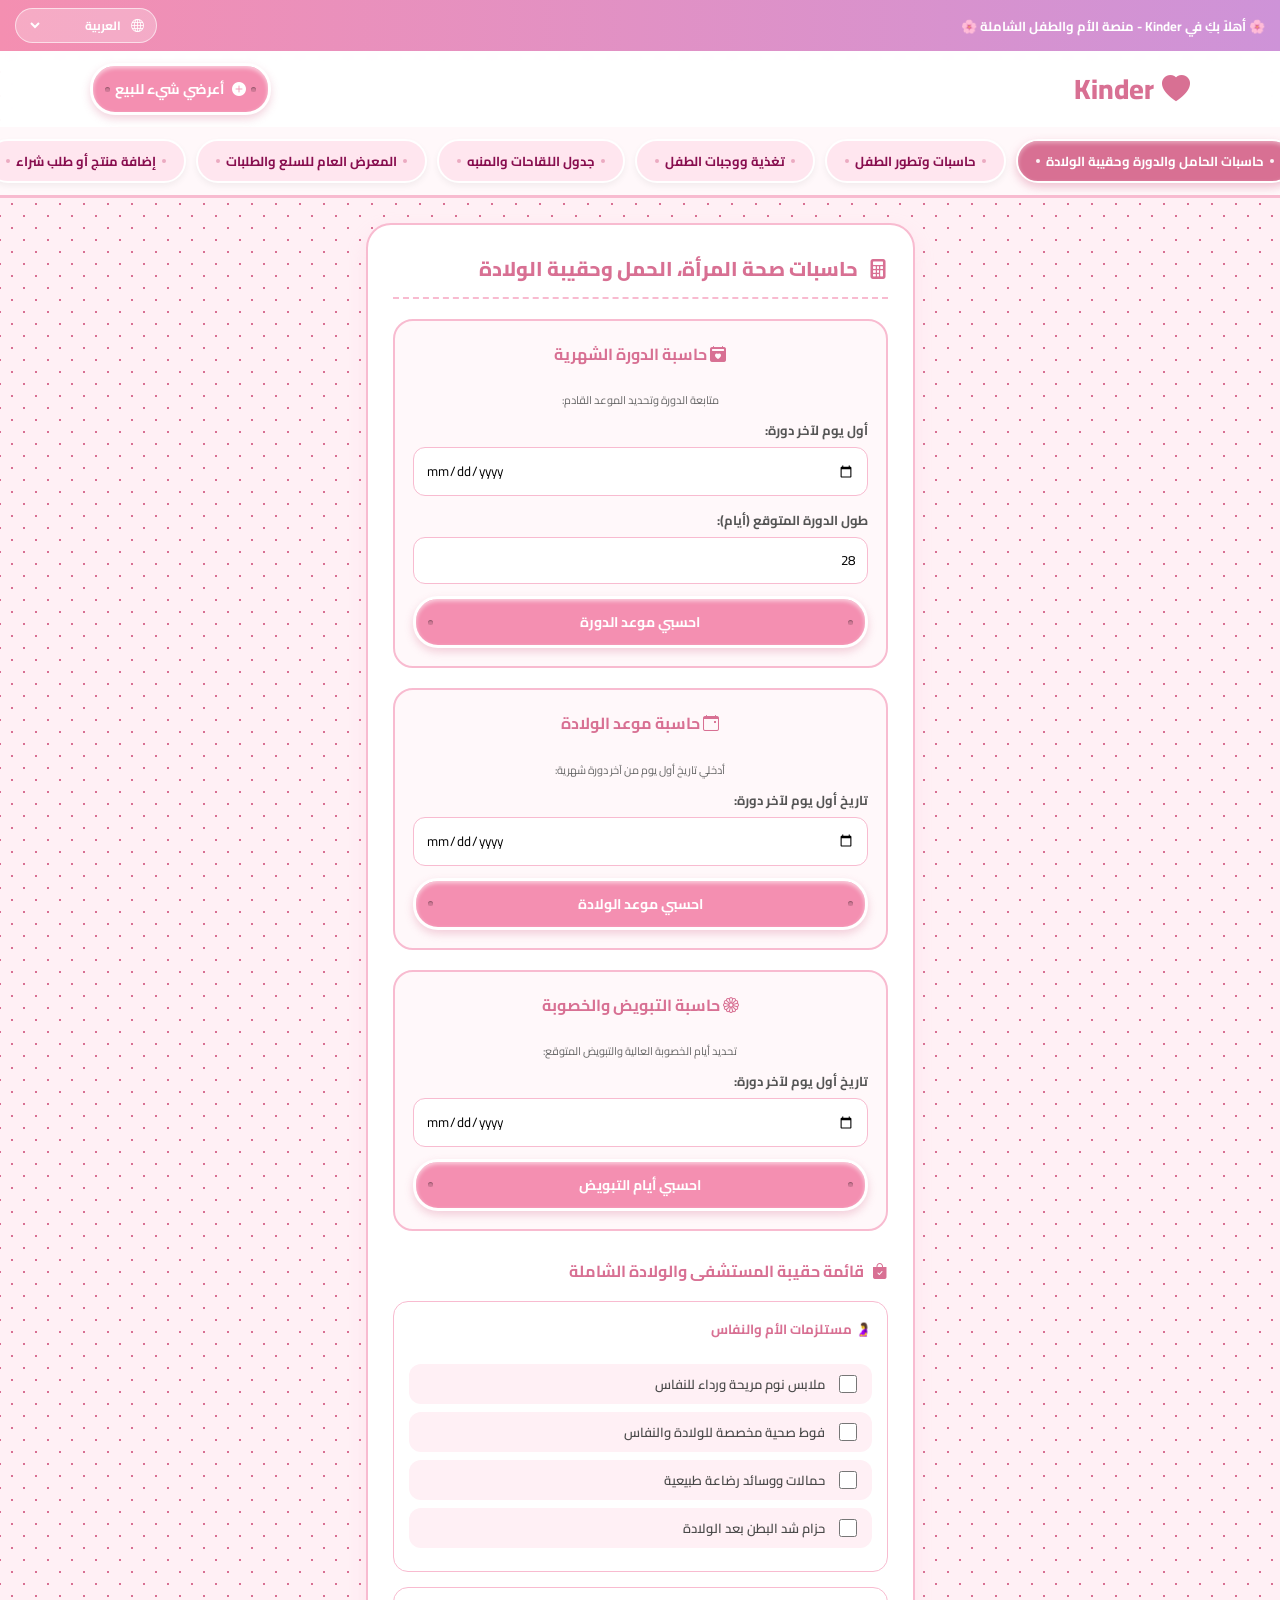
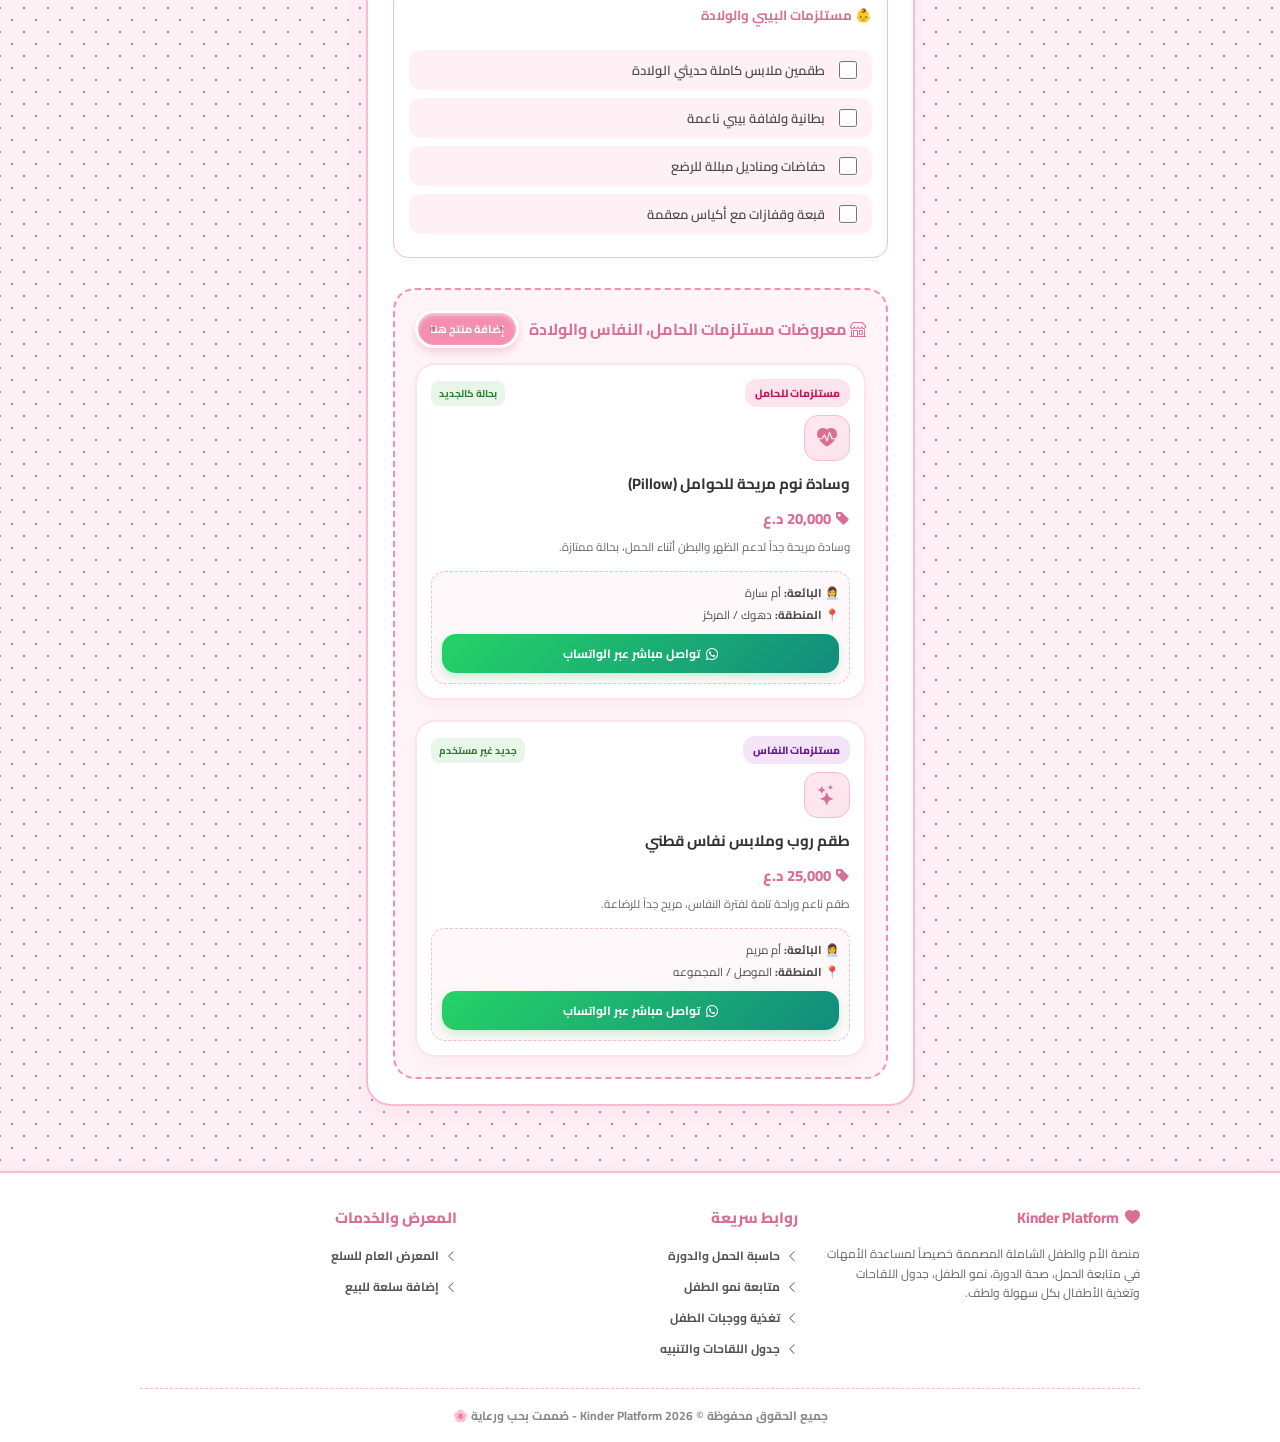
==== commit 9a7a6c68: "Update print statement from 'Hello' to 'Goodbye'" ====
--- a/index.html
+++ b/index.html
@@ -26,9 +26,7 @@
             color: var(--text-main);
             font-family: 'Cairo', sans-serif;
             margin: 0; padding: 0;
-            display: flex;
-            flex-direction: column;
-            min-height: 100vh;
+            display: flex; flex-direction: column; min-height: 100vh;
         }
 
         .top-banner {
@@ -159,118 +157,97 @@
             margin-top: 12px; font-weight: 700; font-size: 12px; display: none; line-height: 1.5;
         }
 
-        /* التصميم الاحترافي والجديد لكروت عرض السلع (Pro Item Card Style) */
+        /* شريط البحث المطور المائل والمميز */
+        .search-bar-wrapper {
+            position: relative; margin-bottom: 20px;
+        }
+        .search-bar-input {
+            width: 100%; padding: 14px 45px 14px 20px; border-radius: 25px;
+            border: 2px solid var(--btn-pink); background: #ffffff; font-size: 14px;
+            font-family: 'Cairo', sans-serif; outline: none; box-sizing: border-box;
+            box-shadow: 0 4px 12px rgba(248, 187, 208, 0.25);
+        }
+        .search-bar-icon {
+            position: absolute; right: 18px; top: 50%; transform: translateY(-50%);
+            font-size: 18px; color: var(--primary-dark);
+        }
+        [dir="ltr"] .search-bar-icon { right: auto; left: 18px; }
+        [dir="ltr"] .search-bar-input { padding: 14px 20px 14px 45px; }
+
+        /* أجهزة التصنيفات المصورة بأسلوب الصورة الأولى */
+        .visual-cats-grid {
+            display: grid; grid-template-columns: repeat(auto-fill, minmax(130px, 1fr)); gap: 12px; margin-bottom: 25px;
+        }
+        .v-cat-card {
+            background: #ffffff; border: 2px solid var(--border-color); border-radius: 18px;
+            padding: 12px 8px; text-align: center; cursor: pointer; transition: 0.2s;
+            display: flex; flex-direction: column; align-items: center; gap: 6px;
+        }
+        .v-cat-card:hover { transform: translateY(-3px); border-color: var(--primary-dark); background: #fff5f8; }
+        .v-cat-icon { font-size: 26px; color: var(--primary-dark); }
+        .v-cat-title { font-size: 12px; font-weight: 700; color: #333; }
+
+        /* كروت المعروضات الاحترافية بحسب الصورة الثالثة */
         .market-section-box {
             background: #fff5f8; border: 2px dashed var(--btn-pink); border-radius: 22px; padding: 20px; margin-top: 30px;
         }
 
         .pro-item-card {
-            background: #ffffff;
-            border: 2px solid #fce4ec;
-            border-radius: 20px;
-            padding: 16px;
-            box-shadow: 0 6px 18px rgba(216, 112, 147, 0.08);
-            transition: all 0.25s ease-in-out;
-            display: flex;
-            flex-direction: column;
-            justify-content: space-between;
-            position: relative;
-            overflow: hidden;
+            background: #ffffff; border: 2px solid #fce4ec; border-radius: 20px; padding: 14px;
+            box-shadow: 0 6px 18px rgba(216, 112, 147, 0.08); transition: all 0.25s ease-in-out;
+            display: flex; flex-direction: column; justify-content: space-between; position: relative; overflow: hidden;
         }
 
         .pro-item-card:hover {
-            transform: translateY(-4px);
-            box-shadow: 0 10px 24px rgba(216, 112, 147, 0.18);
-            border-color: var(--btn-pink);
-        }
-
-        .card-header-tags {
-            display: flex; justify-content: space-between; align-items: center; margin-bottom: 10px;
-        }
-
-        .badge-tag {
-            padding: 4px 10px; border-radius: 12px; font-size: 10.5px; font-weight: 800; letter-spacing: 0.3px;
-        }
+            transform: translateY(-4px); box-shadow: 0 10px 24px rgba(216, 112, 147, 0.18); border-color: var(--btn-pink);
+        }
+
+        .card-header-tags { display: flex; justify-content: space-between; align-items: center; margin-bottom: 8px; }
+
+        .badge-tag { padding: 4px 10px; border-radius: 12px; font-size: 10.5px; font-weight: 800; }
         .tag-preg { background: #fce4ec; color: #c2185b; }
         .tag-postpartum { background: #f3e5f5; color: #6a1b9a; }
         .tag-birth { background: #e0f2f1; color: #00695c; }
         .tag-stroller { background: #e3f2fd; color: #1565c0; }
+        .tag-wanted { background: #fff3e0; color: #e65100; border: 1px solid #ffe0b2; }
 
         .item-icon-avatar {
-            width: 48px; height: 48px; border-radius: 16px;
-            background: linear-gradient(135deg, #ffe6ef, #fce4ec);
-            display: flex; align-items: center; justify-content: center;
-            font-size: 22px; color: var(--primary-dark);
-            margin-bottom: 10px; border: 1px solid var(--border-color);
-        }
-
-        .item-price-tag {
-            font-size: 16px; font-weight: 800; color: var(--primary-dark); margin: 6px 0;
-            display: flex; align-items: center; gap: 4px;
-        }
-
-        .seller-info-box {
-            background: #fff8fa; border: 1.5px dashed var(--border-color);
-            border-radius: 14px; padding: 10px; margin-top: 12px; font-size: 11.5px;
-        }
+            width: 44px; height: 44px; border-radius: 14px; background: linear-gradient(135deg, #ffe6ef, #fce4ec);
+            display: flex; align-items: center; justify-content: center; font-size: 20px; color: var(--primary-dark);
+            margin-bottom: 8px; border: 1px solid var(--border-color);
+        }
+
+        .item-price-tag { font-size: 15px; font-weight: 800; color: var(--primary-dark); margin: 4px 0; display: flex; align-items: center; gap: 4px; }
+
+        .seller-info-box { background: #fff8fa; border: 1.5px dashed var(--border-color); border-radius: 14px; padding: 10px; margin-top: 10px; font-size: 11.5px; }
 
         .whatsapp-btn {
             display: inline-flex; align-items: center; justify-content: center; gap: 6px;
-            background: linear-gradient(135deg, #25d366, #128c7e);
-            color: white; border: none; padding: 8px 14px; border-radius: 14px;
-            font-weight: 700; font-size: 12px; text-decoration: none; margin-top: 8px; width: 100%; box-sizing: border-box;
-            box-shadow: 0 4px 10px rgba(37, 211, 102, 0.25); transition: 0.2s ease;
-        }
-        .whatsapp-btn:hover { opacity: 0.92; transform: scale(1.01); }
-
-        .checklist-item {
-            display: flex; align-items: center; gap: 10px; padding: 8px 12px; background: #fff0f5;
-            border-radius: 12px; margin-bottom: 8px; font-size: 13px; font-weight: 600;
-        }
+            background: linear-gradient(135deg, #25d366, #128c7e); color: white; border: none;
+            padding: 8px 14px; border-radius: 14px; font-weight: 700; font-size: 12px; text-decoration: none;
+            margin-top: 8px; width: 100%; box-sizing: border-box; box-shadow: 0 4px 10px rgba(37, 211, 102, 0.25);
+        }
+
+        .checklist-item { display: flex; align-items: center; gap: 10px; padding: 8px 12px; background: #fff0f5; border-radius: 12px; margin-bottom: 8px; font-size: 13px; font-weight: 600; }
         .checklist-item input { width: 18px; height: 18px; accent-color: var(--primary-dark); cursor: pointer; }
 
         .vaccine-table { width:100%; border-collapse:collapse; font-size:13px; }
         .vaccine-table th, .vaccine-table td { padding: 10px 12px; border-bottom: 1px solid var(--border-color); }
         .vaccine-table th { background: #f8bbd0; color: white; }
 
-        footer {
-            background: #ffffff;
-            border-top: 2px solid var(--border-color);
-            margin-top: 40px;
-            padding: 30px 20px 15px 20px;
-            box-shadow: 0 -4px 15px rgba(248, 187, 208, 0.15);
-        }
-
-        .footer-content {
-            max-width: 1000px; margin: 0 auto;
-            display: grid; grid-template-columns: repeat(auto-fit, minmax(220px, 1fr)); gap: 25px;
-            padding-bottom: 20px; border-bottom: 1px dashed var(--border-color);
-        }
-
-        .footer-col h5 {
-            color: var(--primary-dark); font-size: 15px; font-weight: 800; margin-top: 0; margin-bottom: 12px;
-            display: flex; align-items: center; gap: 6px;
-        }
-
+        footer { background: #ffffff; border-top: 2px solid var(--border-color); margin-top: 40px; padding: 30px 20px 15px 20px; box-shadow: 0 -4px 15px rgba(248, 187, 208, 0.15); }
+        .footer-content { max-width: 1000px; margin: 0 auto; display: grid; grid-template-columns: repeat(auto-fit, minmax(220px, 1fr)); gap: 25px; padding-bottom: 20px; border-bottom: 1px dashed var(--border-color); }
+        .footer-col h5 { color: var(--primary-dark); font-size: 15px; font-weight: 800; margin-top: 0; margin-bottom: 12px; display: flex; align-items: center; gap: 6px; }
         .footer-col p { font-size: 12px; color: #666; line-height: 1.6; margin: 0; }
-
         .footer-links { list-style: none; padding: 0; margin: 0; }
         .footer-links li { margin-bottom: 8px; }
-        .footer-links a {
-            color: #555; text-decoration: none; font-size: 12px; font-weight: 700; transition: 0.2s;
-            display: flex; align-items: center; gap: 6px;
-        }
+        .footer-links a { color: #555; text-decoration: none; font-size: 12px; font-weight: 700; transition: 0.2s; display: flex; align-items: center; gap: 6px; }
         .footer-links a:hover { color: var(--primary-dark); transform: translateX(-3px); }
-        [dir="ltr"] .footer-links a:hover { transform: translateX(3px); }
-
-        .footer-bottom {
-            text-align: center; padding-top: 15px; font-size: 12px; color: #888; font-weight: 700;
-        }
+        .footer-bottom { text-align: center; padding-top: 15px; font-size: 12px; color: #888; font-weight: 700; }
     </style>
 </head>
 <body>
 
-    <!-- الشريط العلوي للغات -->
     <div class="top-banner">
         <span id="txt-welcome">🌸 أهلاً بكِ في Kinder - منصة الأم والطفل الشاملة 🌸</span>
         <div class="lang-picker-box">
@@ -287,7 +264,7 @@
         <div class="header-container">
             <a href="#" class="brand-logo" onclick="openTab('calculatorsTab')"><i class="bi bi-heart-fill"></i> Kinder</a>
             
-            <div>
+            <div style="display:flex; gap:8px;">
                 <button class="sewing-btn" onclick="openTab('sellFormTab')">
                     <i class="bi bi-plus-circle-fill"></i> <span id="txt-sellBtnTop">أعرضي شيء للبيع</span>
                 </button>
@@ -299,19 +276,18 @@
             <button class="nav-btn" id="btn-babyToolsTab" onclick="openTab('babyToolsTab')"><span id="nav-2">حاسبات وتطور الطفل</span></button>
             <button class="nav-btn" id="btn-babyFoodTab" onclick="openTab('babyFoodTab')"><span id="nav-food">تغذية ووجبات الطفل</span></button>
             <button class="nav-btn" id="btn-vaccinesTab" onclick="openTab('vaccinesTab')"><span id="nav-3">جدول اللقاحات والمنبه</span></button>
-            <button class="nav-btn" id="btn-usedMarketTab" onclick="openTab('usedMarketTab')"><span id="nav-4">المعرض العام للسلع</span></button>
-            <button class="nav-btn" id="btn-sellFormTab" onclick="openTab('sellFormTab')"><span id="nav-5">إضافة منتج للبيع</span></button>
+            <button class="nav-btn" id="btn-usedMarketTab" onclick="openTab('usedMarketTab')"><span id="nav-4">المعرض العام للسلع والطلبات</span></button>
+            <button class="nav-btn" id="btn-sellFormTab" onclick="openTab('sellFormTab')"><span id="nav-5">إضافة منتج أو طلب شراء</span></button>
         </nav>
     </header>
 
     <div class="container">
 
-        <!-- 1. قسم صحة الحامل والدورة الشهرية وحقيبة الولادة -->
+        <!-- 1. قسم صحة الحامل والدورة وحقيبة الولادة -->
         <section id="calculatorsTab" class="tab-content active">
             <div class="section-title"><i class="bi bi-calculator-fill"></i> <span id="title-preg">حاسبات صحة المرأة، الحمل وحقيبة الولادة</span></div>
             
             <div class="tools-grid">
-                <!-- حاسبة الدورة -->
                 <div class="tool-card">
                     <div>
                         <h4 style="color:var(--primary-dark); margin-top:0;"><i class="bi bi-calendar2-heart-fill"></i> <span id="c0-title">حاسبة الدورة الشهرية</span></h4>
@@ -331,7 +307,6 @@
                     </div>
                 </div>
 
-                <!-- حاسبة موعد الولادة -->
                 <div class="tool-card">
                     <div>
                         <h4 style="color:var(--primary-dark); margin-top:0;"><i class="bi bi-calendar-event"></i> <span id="c1-title">حاسبة موعد الولادة</span></h4>
@@ -347,7 +322,6 @@
                     </div>
                 </div>
 
-                <!-- حاسبة التبويض -->
                 <div class="tool-card">
                     <div>
                         <h4 style="color:var(--primary-dark); margin-top:0;"><i class="bi bi-flower1"></i> <span id="c2-title">حاسبة التبويض والخصوبة</span></h4>
@@ -364,7 +338,6 @@
                 </div>
             </div>
 
-            <!-- حقيبة الولادة -->
             <div class="sub-title"><i class="bi bi-bag-check-fill"></i> <span id="bag-title">قائمة حقيبة المستشفى والولادة الشاملة</span></div>
             <div style="display:grid; grid-template-columns: repeat(auto-fill, minmax(280px, 1fr)); gap:15px;">
                 <div style="background:#fff; padding:15px; border-radius:15px; border:1px solid var(--border-color);">
@@ -383,7 +356,6 @@
                 </div>
             </div>
 
-            <!-- طريقة عرض السلع الاحترافية الملحقة بصلب القسم -->
             <div class="market-section-box">
                 <div style="display:flex; justify-content:space-between; align-items:center; margin-bottom:15px; flex-wrap:wrap; gap:10px;">
                     <h4 style="margin:0; color:var(--primary-dark);"><i class="bi bi-shop"></i> <span id="m-preg-title">معروضات مستلزمات الحامل، النفاس والولادة</span></h4>
@@ -391,7 +363,6 @@
                 </div>
                 
                 <div class="tools-grid" id="pregnancyItemsList">
-                    <!-- كروت مميزة مصممة برقي -->
                     <div class="pro-item-card" data-cat="pregnancy">
                         <div>
                             <div class="card-header-tags">
@@ -425,24 +396,6 @@
                             <div><strong>👩‍💼 البائعة:</strong> أم مريم</div>
                             <div><strong>📍 المنطقة:</strong> الموصل / المجموعه</div>
                             <a href="https://wa.me/9647700000000" target="_blank" class="whatsapp-btn"><i class="bi bi-whatsapp"></i> تواصل مباشر عبر الواتساب</a>
-                        </div>
-                    </div>
-
-                    <div class="pro-item-card" data-cat="birth">
-                        <div>
-                            <div class="card-header-tags">
-                                <span class="badge-tag tag-birth">مستلزمات الولادة</span>
-                                <span style="background:#e8f5e9; color:#2e7d32; padding:3px 8px; border-radius:8px; font-size:10px; font-weight:700;">جديد بالكرتون</span>
-                            </div>
-                            <div class="item-icon-avatar"><i class="bi bi-box-seam-fill"></i></div>
-                            <h4 style="margin:4px 0 6px 0; font-size:15px; color:#333;">حقيبة مستشفى متكاملة تجهيز ولادة</h4>
-                            <div class="item-price-tag"><i class="bi bi-tag-fill"></i> 35,000 د.ع</div>
-                            <p style="font-size:11.5px; color:#666; margin:6px 0; line-height:1.4;">حقيبة مع مقسمات مخصصة لتنظيم ملابس الأم والطفل في المستشفى.</p>
-                        </div>
-                        <div class="seller-info-box">
-                            <div><strong>👩‍💼 البائعة:</strong> أم زينب</div>
-                            <div><strong>📍 المنطقة:</strong> عقرة</div>
-                            <a href="https://wa.me/9647510000000" target="_blank" class="whatsapp-btn"><i class="bi bi-whatsapp"></i> تواصل مباشر عبر الواتساب</a>
                         </div>
                     </div>
                 </div>
@@ -671,33 +624,90 @@
             </div>
         </section>
 
-        <!-- 5. المعرض العام للسلع -->
+        <!-- 5. المعرض العام المطور مع شريط البحث والطلبات والمشاهد المصورة -->
         <section id="usedMarketTab" class="tab-content">
-            <div class="section-title"><i class="bi bi-tag-fill"></i> <span id="m-all-title">المعرض العام والتسوق المرن</span></div>
-            
+            <div class="section-title"><i class="bi bi-tag-fill"></i> <span id="m-all-title">المعرض العام للسلع والطلبات</span></div>
+            
+            <!-- شريط البحث المباشر السريع -->
+            <div class="search-bar-wrapper">
+                <i class="bi bi-search search-bar-icon"></i>
+                <input type="text" class="search-bar-input" id="marketSearchInput" onkeyup="searchMarket()" placeholder="ابحثي عن عربة، ملابس، سرير، أو اسم منتج...">
+            </div>
+
+            <!-- كروت التصنيفات المرئية المصورة بأسلوب الصورة الأولى -->
+            <div class="visual-cats-grid">
+                <div class="v-cat-card" onclick="filterMarket('pregnancy')">
+                    <i class="bi bi-heart-pulse v-cat-icon"></i>
+                    <span class="v-cat-title">الحمل والنفاس</span>
+                </div>
+                <div class="v-cat-card" onclick="filterMarket('strollers')">
+                    <i class="bi bi-scooter v-cat-icon"></i>
+                    <span class="v-cat-title">عربات ومقاعد</span>
+                </div>
+                <div class="v-cat-card" onclick="filterMarket('clothes')">
+                    <i class="bi bi-person-arms-up v-cat-icon"></i>
+                    <span class="v-cat-title">ملابس وأحذية</span>
+                </div>
+                <div class="v-cat-card" onclick="filterMarket('toys')">
+                    <i class="bi bi-controller v-cat-icon"></i>
+                    <span class="v-cat-title">ألعاب ومستلزمات</span>
+                </div>
+                <div class="v-cat-card" onclick="filterMarket('wanted')">
+                    <i class="bi bi-search-heart v-cat-icon"></i>
+                    <span class="v-cat-title">طلبات شراء 🎯</span>
+                </div>
+            </div>
+
+            <!-- أشرطة تصفية إضافية -->
             <div style="display:flex; gap:8px; margin-bottom:20px; overflow-x:auto; padding-bottom:10px;">
                 <button class="sewing-btn" style="font-size:12px; padding:6px 14px;" onclick="filterMarket('all')">الكل</button>
                 <button class="sewing-btn" style="font-size:12px; padding:6px 14px; background:#ce93d8;" onclick="filterMarket('pregnancy')">مستلزمات للحامل</button>
                 <button class="sewing-btn" style="font-size:12px; padding:6px 14px; background:#ce93d8;" onclick="filterMarket('postpartum')">مستلزمات النفاس</button>
-                <button class="sewing-btn" style="font-size:12px; padding:6px 14px; background:#ce93d8;" onclick="filterMarket('birth')">مستلزمات الولادة</button>
                 <button class="sewing-btn" style="font-size:12px; padding:6px 14px; background:#ce93d8;" onclick="filterMarket('strollers')">عربات ومقاعد</button>
-                <button class="sewing-btn" style="font-size:12px; padding:6px 14px; background:#ce93d8;" onclick="filterMarket('clothes')">ملابس وأحذية</button>
-                <button class="sewing-btn" style="font-size:12px; padding:6px 14px; background:#ce93d8;" onclick="filterMarket('toys')">ألعاب ومستلزمات</button>
+                <button class="sewing-btn" style="font-size:12px; padding:6px 14px; background:#e65100; color:white;" onclick="filterMarket('wanted')">قسم الطلبات المطلوبة 🎯</button>
             </div>
 
             <div class="tools-grid" id="allMarketItemsList">
+                <!-- طلب نموذج للسلع المطلوبة -->
+                <div class="pro-item-card" data-cat="wanted">
+                    <div>
+                        <div class="card-header-tags">
+                            <span class="badge-tag tag-wanted">مطلوب شراء 🎯</span>
+                            <span style="background:#fff3e0; color:#e65100; padding:3px 8px; border-radius:8px; font-size:10px; font-weight:700;">طلب أم</span>
+                        </div>
+                        <div class="item-icon-avatar"><i class="bi bi-question-circle-fill"></i></div>
+                        <h4 style="margin:4px 0 6px 0; font-size:15px; color:#333;">مطلوب عربة أطفال خفيفة للسفر بحالة ممتازة</h4>
+                        <div class="item-price-tag"><i class="bi bi-wallet2"></i> السعر الميزانية: حسب الاتفاق</div>
+                        <p style="font-size:11.5px; color:#666; margin:6px 0; line-height:1.4;">أبحث عن عربة أطفال تكون سهلة الطي وخفيفة في دهوك، يرجى التواصل إذا توفرت.</p>
+                    </div>
+                    <div class="seller-info-box">
+                        <div><strong>👩‍💼 صاحب الطلب:</strong> أم جيهان</div>
+                        <div><strong>📍 المنطقة:</strong> دهوك / فايدة</div>
+                        <a href="https://wa.me/9647500000000" target="_blank" class="whatsapp-btn"><i class="bi bi-whatsapp"></i> تواصل مع صاحبة الطلب</a>
+                    </div>
+                </div>
             </div>
         </section>
 
-        <!-- 6. قسم إضافة منتج للبيع -->
+        <!-- 6. قسم إضافة منتج للبيع أو طلب شراء جديد -->
         <section id="sellFormTab" class="tab-content">
-            <div class="section-title"><i class="bi bi-shop"></i> <span id="form-head">أعلني عن منتجكِ واعرضيه للبيع</span></div>
+            <div class="section-title"><i class="bi bi-shop"></i> <span id="form-head">أعلني عن منتج للبيع أو اطلبي سلعة تبحثين عنها</span></div>
             <form onsubmit="postItemForSale(event)">
                 <div style="display:grid; grid-template-columns: 1fr 1fr; gap:15px;">
                     <div class="form-group">
+                        <label id="lbl-type">نوع الإعلان *</label>
+                        <select id="sellType" required onchange="toggleFormType(this.value)">
+                            <option value="offer">إعلان بيع منتج (عندي سلعة للبيع)</option>
+                            <option value="wanted">طلب شراء (أبحث عن سلعة أريد شراءها)</option>
+                        </select>
+                    </div>
+                    <div class="form-group">
                         <label id="lbl-title">اسم السلعة / المنتج *</label>
-                        <input type="text" id="sellTitle" required placeholder="مثال: وسادة حمل / طقم نفاس / عربة">
-                    </div>
+                        <input type="text" id="sellTitle" required placeholder="مثال: وسادة حمل / مطلوب عربة أطفال">
+                    </div>
+                </div>
+
+                <div style="display:grid; grid-template-columns: 1fr 1fr; gap:15px;">
                     <div class="form-group">
                         <label id="lbl-cat">تصنيف السلعة *</label>
                         <select id="sellCategory" required>
@@ -709,28 +719,26 @@
                             <option value="toys">ألعاب ومستلزمات تعليمية</option>
                         </select>
                     </div>
-                </div>
-
-                <div style="display:grid; grid-template-columns: 1fr 1fr; gap:15px;">
                     <div class="form-group">
-                        <label id="lbl-price">السعر المطلوب (دينار) *</label>
+                        <label id="lbl-price">السعر / الميزانية المتوقعة (دينار) *</label>
                         <input type="number" id="sellPrice" required placeholder="مثال: 25000">
                     </div>
-                    <div class="form-group">
-                        <label id="lbl-cond">حالة المنتج *</label>
-                        <select id="sellCondition">
-                            <option value="مستعمل بحالة كالجديد">مستعمل بحالة كالجديد</option>
-                            <option value="جديد غير مستخدم">جديد غير مستخدم</option>
-                            <option value="مستعمل بحالة جيدة">مستعمل بحالة جيدة</option>
-                        </select>
-                    </div>
+                </div>
+
+                <div class="form-group" id="condGroup">
+                    <label id="lbl-cond">حالة المنتج *</label>
+                    <select id="sellCondition">
+                        <option value="مستعمل بحالة كالجديد">مستعمل بحالة كالجديد</option>
+                        <option value="جديد غير مستخدم">جديد غير مستخدم</option>
+                        <option value="مستعمل بحالة جيدة">مستعمل بحالة جيدة</option>
+                    </select>
                 </div>
 
                 <div style="background:#fff0f5; padding:15px; border-radius:15px; border:1px dashed var(--border-color); margin-bottom:15px;">
-                    <h5 style="margin:0 0 10px 0; color:var(--primary-dark);"><i class="bi bi-person-lines-fill"></i> معلومات البائع والتواصل</h5>
+                    <h5 style="margin:0 0 10px 0; color:var(--primary-dark);"><i class="bi bi-person-lines-fill"></i> معلومات صاحب الإعلان والتواصل</h5>
                     <div style="display:grid; grid-template-columns: repeat(auto-fit, minmax(200px, 1fr)); gap:12px;">
                         <div class="form-group" style="margin:0;">
-                            <label id="lbl-seller-name">اسم البائع / الكنية *</label>
+                            <label id="lbl-seller-name">الاسم / الكنية *</label>
                             <input type="text" id="sellerName" required placeholder="مثال: أم سارة">
                         </div>
                         <div class="form-group" style="margin:0;">
@@ -739,22 +747,21 @@
                         </div>
                         <div class="form-group" style="margin:0;">
                             <label id="lbl-seller-city">المحافظة / المنطقة *</label>
-                            <input type="text" id="sellerCity" required placeholder="مثال: دهوك / عقرة">
+                            <input type="text" id="sellerCity" required placeholder="مثال: دهوك / فايدة">
                         </div>
                     </div>
                 </div>
 
                 <div class="form-group">
-                    <label id="lbl-desc">وصف المنتج والتفاصيل الإضافية</label>
-                    <textarea id="sellDesc" rows="3" placeholder="اكتبي تفاصيل المنتج ونوعه وأسباب البيع..."></textarea>
-                </div>
-                <button type="submit" class="sewing-btn" style="width:100%; justify-content:center;"><span id="lbl-submit">نشر السلعة في قسمها المخصص الآن ✨</span></button>
+                    <label id="lbl-desc">وصف المنتج أو تفاصيل السلعة المطلوبة</label>
+                    <textarea id="sellDesc" rows="3" placeholder="اكتبي تفاصيل السلعة أو مواصفات الشيء الذي تبحثين عنه..."></textarea>
+                </div>
+                <button type="submit" class="sewing-btn" style="width:100%; justify-content:center;"><span id="lbl-submit">نشر الإعلان فوراً ✨</span></button>
             </form>
         </section>
 
     </div>
 
-    <!-- شريط التذييل -->
     <footer>
         <div class="footer-content">
             <div class="footer-col">
@@ -791,7 +798,7 @@
             ar: {
                 welcome: "🌸 أهلاً بكِ في Kinder - منصة الأم والطفل الشاملة 🌸",
                 sellBtnTop: "أعرضي شيء للبيع",
-                nav1: "حاسبات الحامل والدورة وحقيبة الولادة", nav2: "حاسبات وتطور الطفل", navFood: "تغذية ووجبات الطفل", nav3: "جدول اللقاحات والمنبه", nav4: "المعرض العام للسلع", nav5: "إضافة منتج للبيع",
+                nav1: "حاسبات الحامل والدورة وحقيبة الولادة", nav2: "حاسبات وتطور الطفل", navFood: "تغذية ووجبات الطفل", nav3: "جدول اللقاحات والمنبه", nav4: "المعرض العام للسلع والطلبات", nav5: "إضافة منتج أو طلب شراء",
                 titlePreg: "حاسبات صحة المرأة، الحمل وحقيبة الولادة",
                 c0Title: "حاسبة الدورة الشهرية", c0Sub: "متابعة الدورة وتحديد الموعد القادم:", c0Btn: "احسبي موعد الدورة",
                 lblC0Date: "أول يوم لآخر دورة:", lblC0Days: "طول الدورة المتوقع (أيام):",
@@ -811,9 +818,9 @@
                 vacTitle: "جدول اللقاحات الكامل وأداة التنبيه", vacAlarmTitle: "منبه مواعيد لقاحات طفلكِ",
                 vacDateLbl: "تاريخ ميلاد الطفل:", vacSelectLbl: "حدد الجرعة القادمة:", vacCalcBtn: "حساب موعد اللقاح القادم",
                 vacTableHead: "الجدول الوطني المعتمد للقاحات الأطفال", vt1: "العمر المستهدف", vt2: "اسم اللقاح / التطعيم", vt3: "طريقة الإعطاء", vt4: "الأمراض المحمية منها",
-                mAllTitle: "المعرض العام والتسوق المرن", formHead: "أعلني عن منتجكِ واعرضيه للبيع",
-                lblTitle: "اسم السلعة / المنتج *", lblCat: "تصنيف السلعة *", lblPrice: "السعر المطلوب (دينار) *", lblCond: "حالة المنتج *",
-                lblSellerName: "اسم البائع / الكنية *", lblSellerPhone: "رقم الهاتف / الواتساب *", lblSellerCity: "المحافظة / المنطقة *", lblDesc: "وصف المنتج والتفاصيل الإضافية", lblSubmit: "نشر السلعة في قسمها المخصص الآن ✨",
+                mAllTitle: "المعرض العام للسلع والطلبات", formHead: "أعلني عن منتج للبيع أو اطلبي سلعة تبحثين عنها",
+                lblTitle: "اسم السلعة / المنتج *", lblCat: "تصنيف السلعة *", lblPrice: "السعر المطلوبة (دينار) *", lblCond: "حالة المنتج *",
+                lblSellerName: "الاسم / الكنية *", lblSellerPhone: "رقم الهاتف / الواتساب *", lblSellerCity: "المحافظة / المنطقة *", lblDesc: "وصف المنتج والتفاصيل الإضافية", lblSubmit: "نشر الإعلان فوراً ✨",
                 ftDesc: "منصة الأم والطفل الشاملة المصممة خصيصاً لمساعدة الأمهات في متابعة الحمل، صحة الدورة، نمو الطفل، جدول اللقاحات وتغذية الأطفال بكل سهولة ولطف.",
                 ftQuick: "روابط سريعة", fl1: "حاسبة الحمل والدورة", fl2: "متابعة نمو الطفل", fl3: "تغذية ووجبات الطفل", fl4: "جدول اللقاحات والتنبيه",
                 ftMarket: "المعرض والخدمات", fl5: "المعرض العام للسلع", fl6: "إضافة سلعة للبيع",
@@ -823,7 +830,7 @@
             ku: {
                 welcome: "🌸 بێخێر بێن بۆ Kinder - پلاتفۆڕما دایک و زارۆکان 🌸",
                 sellBtnTop: "تشته‌كی بفروشه",
-                nav1: "حساباتا دووگیانیێ و سوڕا هەیڤانە", nav2: "گەشەکرنا زارۆکی", navFood: "خوارنا زارۆکی", nav3: "جەدولێ کوتانێ (ڤاکسین)", nav4: "پیشانگەها گشتی", nav5: "زێدەکرنا تشتان",
+                nav1: "حساباتا دووگیانیێ و سوڕا هەیڤانە", nav2: "گەشەکرنا زارۆکی", navFood: "خوارنا زارۆکی", nav3: "جەدولێ کوتانێ (ڤاکسین)", nav4: "پیشانگەها گشتی و داخوازى", nav5: "زێدەکرنا تشتان یان داخوازيا",
                 titlePreg: "ساخلەمیا ئافرەتێ، دووگیانیێ و كيسکێ نەخۆشخانێ",
                 c0Title: "حسابکرنا سوڕا هەیڤانە", c0Sub: "دیارکرنا ژڤانێ سوڕا بهێت:", c0Btn: "حساب بکه",
                 lblC0Date: "ڕۆژا ئێکێ يا دوماهیک سوڕ:", lblC0Days: "درێژیا خولێ (ڕۆژ):",
@@ -843,7 +850,7 @@
                 vacTitle: "جەدولێ کوتانێ و ئاگەهدارکەر", vacAlarmTitle: "ئاگەهدارکەرا ژڤانێن کوتانێ",
                 vacDateLbl: "مێژووا ژدایکبوونا زارۆکی:", vacSelectLbl: "ژڤانێ بهێت هەلبژێره:", vacCalcBtn: "حسابکرنا ژڤانی",
                 vacTableHead: "جەدولێ نیشتمانی یێ کوتانا زارۆکان", vt1: "تەمەنێ مەبەست", vt2: "ناڤێ کوتانێ", vt3: "ڕێكا دانێ", vt4: "پاراستن ژ نەخۆشیان",
-                mAllTitle: "پیشانگەها گشتی", formHead: "تشتێ خۆ بفروشه",
+                mAllTitle: "پیشانگەها گشتی و داخوازى", formHead: "تشتێ خۆ بفروشه یان داخوازیەکێ بنڤێسه",
                 lblTitle: "ناڤێ تشتی *", lblCat: "جۆرێ تشتی *", lblPrice: "بهرا خواستی (دينار) *", lblCond: "بارێ تشتی *",
                 lblSellerName: "ناڤێ فروشەری *", lblSellerPhone: "ژمارا تەلەفۆنێ / واتساپ *", lblSellerCity: "باژێر / دەڤەر *", lblDesc: "ڕوونکرنێن زێدە", lblSubmit: "بلا بێته بەلاڤکرن ✨",
                 ftDesc: "پلاتفۆڕما تەمام يا دایک و زارۆکی بۆ دووڤچوونا دووگیانیێ، گەشەکرنا زارۆکی، کوتان و خوارنێ ب شێوازەکێ ئاسان.",
@@ -855,7 +862,7 @@
             en: {
                 welcome: "🌸 Welcome to Kinder - Mother & Baby Platform 🌸",
                 sellBtnTop: "Sell an Item",
-                nav1: "Pregnancy, Period & Hospital Bag", nav2: "Baby Growth & Calculators", navFood: "Baby Nutrition & Food", nav3: "Vaccination & Alarm", nav4: "General Market", nav5: "Add Product",
+                nav1: "Pregnancy, Period & Hospital Bag", nav2: "Baby Growth & Calculators", navFood: "Baby Nutrition & Food", nav3: "Vaccination & Alarm", nav4: "Marketplace & Requests", nav5: "Add Product or Request",
                 titlePreg: "Women's Health, Pregnancy & Hospital Bag",
                 c0Title: "Period Tracker", c0Sub: "Track cycle and next expected date:", c0Btn: "Calculate Period",
                 lblC0Date: "First day of last period:", lblC0Days: "Expected cycle length (days):",
@@ -875,9 +882,9 @@
                 vacTitle: "Complete Vaccine Schedule & Reminder", vacAlarmTitle: "Baby Vaccine Schedule Alarm",
                 vacDateLbl: "Baby's Birth Date:", vacSelectLbl: "Select Next Dose:", vacCalcBtn: "Calculate Vaccine Date",
                 vacTableHead: "National Child Immunization Schedule", vt1: "Target Age", vt2: "Vaccine Name", vt3: "Administration Route", vt4: "Protected Diseases",
-                mAllTitle: "General Marketplace", formHead: "List Your Item For Sale",
-                lblTitle: "Item Name *", lblCat: "Category *", lblPrice: "Price (IQD) *", lblCond: "Condition *",
-                lblSellerName: "Seller Name *", lblSellerPhone: "Phone / WhatsApp *", lblSellerCity: "City / Area *", lblDesc: "Product Description", lblSubmit: "Post Item Now ✨",
+                mAllTitle: "Marketplace & Requests", formHead: "List Item For Sale or Post a Request",
+                lblTitle: "Item Name *", lblCat: "Category *", lblPrice: "Expected Price (IQD) *", lblCond: "Condition *",
+                lblSellerName: "Name *", lblSellerPhone: "Phone / WhatsApp *", lblSellerCity: "City / Area *", lblDesc: "Description & Details", lblSubmit: "Post Now ✨",
                 ftDesc: "Comprehensive Mother & Baby Platform designed to help mothers track pregnancy, period health, child growth, vaccines, and nutrition with ease.",
                 ftQuick: "Quick Links", fl1: "Pregnancy & Period", fl2: "Baby Growth", fl3: "Baby Food", fl4: "Vaccine Schedule",
                 ftMarket: "Market & Services", fl5: "General Marketplace", fl6: "Post New Item",
@@ -987,6 +994,29 @@
             if(tabId === 'usedMarketTab') refreshAllMarket();
         }
 
+        function toggleFormType(val) {
+            const condGroup = document.getElementById('condGroup');
+            if(val === 'wanted') {
+                condGroup.style.display = 'none';
+            } else {
+                condGroup.style.display = 'block';
+            }
+        }
+
+        function searchMarket() {
+            const query = document.getElementById('marketSearchInput').value.toLowerCase();
+            const cards = document.querySelectorAll('#allMarketItemsList .pro-item-card');
+            
+            cards.forEach(card => {
+                const text = card.innerText.toLowerCase();
+                if(text.includes(query)) {
+                    card.style.display = 'flex';
+                } else {
+                    card.style.display = 'none';
+                }
+            });
+        }
+
         function calcPeriod() {
             const dateVal = document.getElementById('periodStartDate').value;
             const cycleDays = parseInt(document.getElementById('periodCycleDays').value) || 28;
@@ -1088,6 +1118,7 @@
 
         function postItemForSale(e) {
             e.preventDefault();
+            const type = document.getElementById('sellType').value;
             const title = document.getElementById('sellTitle').value;
             const category = document.getElementById('sellCategory').value;
             const price = document.getElementById('sellPrice').value;
@@ -1101,19 +1132,25 @@
             let badgeText = 'مستلزمات للحامل';
             let iconClass = 'bi-heart-pulse-fill';
 
-            if(category === 'postpartum') { badgeClass = 'tag-postpartum'; badgeText = 'مستلزمات النفاس'; iconClass = 'bi-stars'; }
-            if(category === 'birth') { badgeClass = 'tag-birth'; badgeText = 'مستلزمات الولادة'; iconClass = 'bi-box-seam-fill'; }
-            if(category === 'strollers') { badgeClass = 'tag-stroller'; badgeText = 'عربات ومقاعد'; iconClass = 'bi-scooter'; }
+            if(type === 'wanted') {
+                badgeClass = 'tag-wanted';
+                badgeText = 'مطلوب شراء 🎯';
+                iconClass = 'bi-question-circle-fill';
+            } else {
+                if(category === 'postpartum') { badgeClass = 'tag-postpartum'; badgeText = 'مستلزمات النفاس'; iconClass = 'bi-stars'; }
+                if(category === 'birth') { badgeClass = 'tag-birth'; badgeText = 'مستلزمات الولادة'; iconClass = 'bi-box-seam-fill'; }
+                if(category === 'strollers') { badgeClass = 'tag-stroller'; badgeText = 'عربات ومقاعد'; iconClass = 'bi-scooter'; }
+            }
 
             let cleanPhone = phone.replace(/[^0-9]/g, '');
             if(cleanPhone.startsWith('07')) cleanPhone = '964' + cleanPhone.substring(1);
 
             const cardHtml = `
-                <div class="pro-item-card" data-cat="${category}">
+                <div class="pro-item-card" data-cat="${type === 'wanted' ? 'wanted' : category}">
                     <div>
                         <div class="card-header-tags">
                             <span class="badge-tag ${badgeClass}">${badgeText}</span>
-                            <span style="background:#e8f5e9; color:#2e7d32; padding:3px 8px; border-radius:8px; font-size:10px; font-weight:700;">${condition}</span>
+                            <span style="background:#e8f5e9; color:#2e7d32; padding:3px 8px; border-radius:8px; font-size:10px; font-weight:700;">${type === 'wanted' ? 'طلب جديد' : condition}</span>
                         </div>
                         <div class="item-icon-avatar"><i class="bi ${iconClass}"></i></div>
                         <h4 style="margin:4px 0 6px 0; font-size:15px; color:#333;">${title}</h4>
@@ -1121,14 +1158,17 @@
                         <p style="font-size:11.5px; color:#666; margin:6px 0; line-height:1.4;">${desc}</p>
                     </div>
                     <div class="seller-info-box">
-                        <div><strong>👩‍💼 البائعة:</strong> ${name}</div>
+                        <div><strong>👩‍💼 ${type === 'wanted' ? 'صاحبة الطلب' : 'البائعة'}:</strong> ${name}</div>
                         <div><strong>📍 المنطقة:</strong> ${city}</div>
                         <a href="https://wa.me/${cleanPhone}" target="_blank" class="whatsapp-btn"><i class="bi bi-whatsapp"></i> تواصل مباشر عبر الواتساب</a>
                     </div>
                 </div>
             `;
 
-            if(category === 'pregnancy' || category === 'postpartum' || category === 'birth') {
+            if(type === 'wanted') {
+                document.getElementById('allMarketItemsList').insertAdjacentHTML('afterbegin', cardHtml);
+                openTab('usedMarketTab');
+            } else if(category === 'pregnancy' || category === 'postpartum' || category === 'birth') {
                 document.getElementById('pregnancyItemsList').insertAdjacentHTML('afterbegin', cardHtml);
                 openTab('calculatorsTab');
             } else {
@@ -1136,14 +1176,17 @@
                 openTab('babyToolsTab');
             }
 
-            alert('تم نشر السلعة بنجاح وإضافتها للمعرض!');
+            alert('تم نشر الإعلان بنجاح وإضافته للمعرض!');
             e.target.reset();
         }
 
         function refreshAllMarket() {
             const pregItems = document.getElementById('pregnancyItemsList').innerHTML;
             const babyItems = document.getElementById('babyItemsList').innerHTML;
-            document.getElementById('allMarketItemsList').innerHTML = pregItems + babyItems;
+            const currentList = document.getElementById('allMarketItemsList').innerHTML;
+            if(!currentList.includes('pro-item-card')) {
+                document.getElementById('allMarketItemsList').innerHTML = currentList + pregItems + babyItems;
+            }
         }
 
         function filterMarket(category) {
